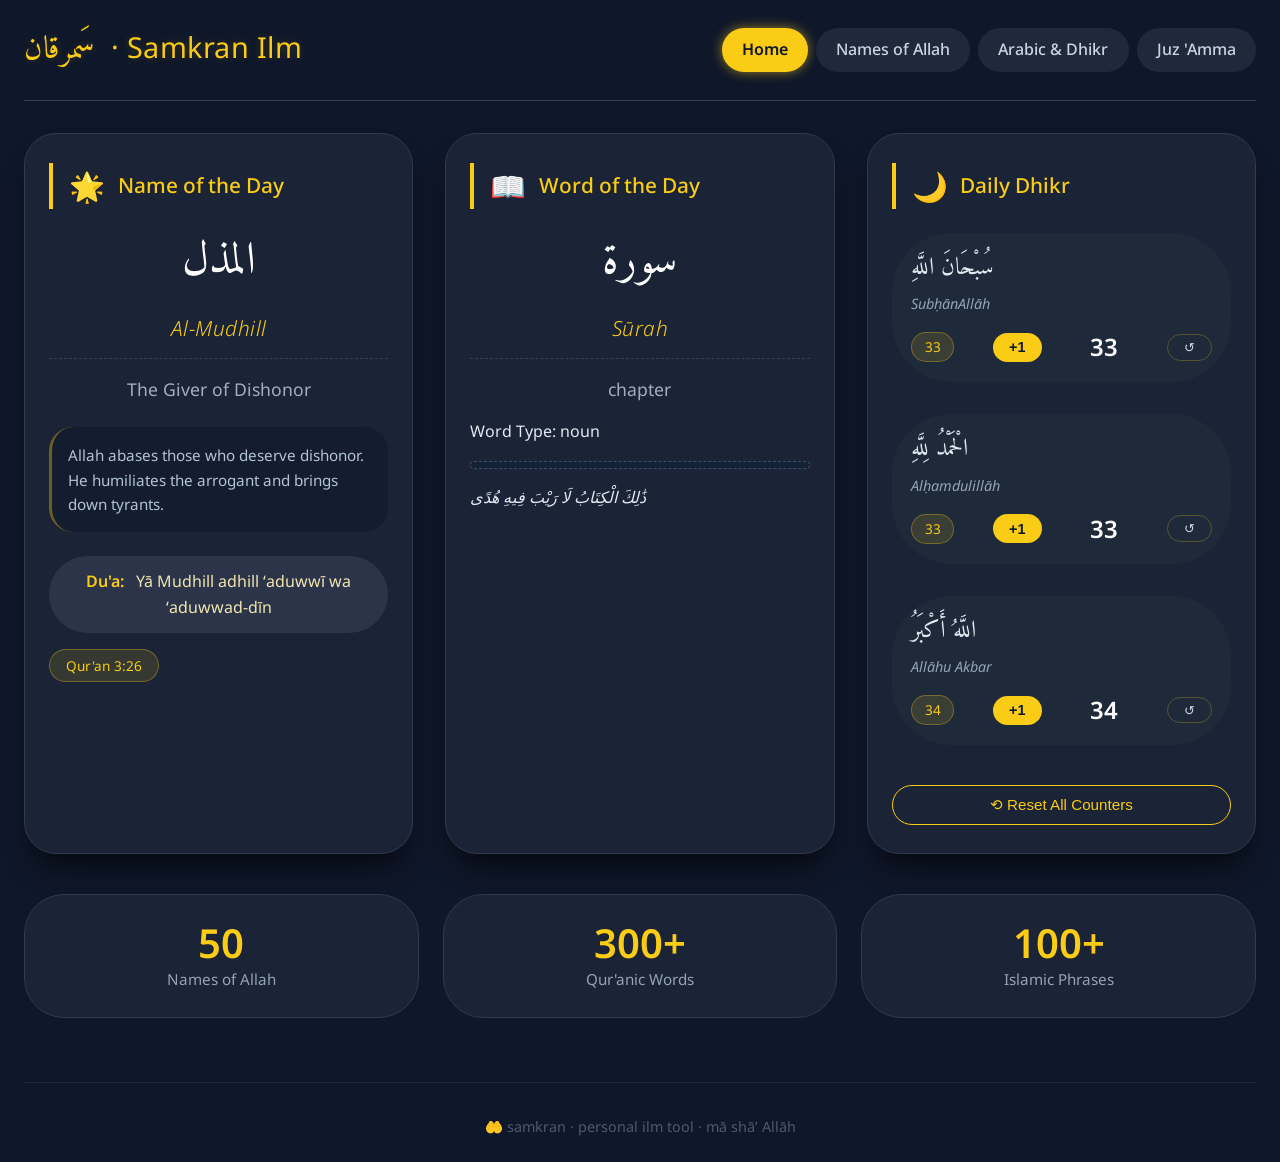
==== index.html @ 715481ab "Added Juz Amma tab and updated Swahili translations" ====
<!DOCTYPE html>
<html lang="en">
<head>
  <meta charset="UTF-8">
  <meta name="viewport" content="width=device-width, initial-scale=1.0">
  <title>Samkran Ilm · Home</title>
  <link rel="stylesheet" href="css/style.css">
  <link rel="preconnect" href="https://fonts.googleapis.com">
  <link rel="preconnect" href="https://fonts.gstatic.com" crossorigin>
  <link href="https://fonts.googleapis.com/css2?family=Amiri:wght@400;700&family=Noto+Sans:ital,wght@0,400;0,600;1,400&display=swap" rel="stylesheet">
</head>
<body>
  <div class="container">
    <header class="header">
      <div class="logo">
        <h1><span class="arabic-logo">سَمرقان</span> · Samkran Ilm</h1>
      </div>
      <nav class="nav">
        <a href="index.html" class="active">Home</a>
        <a href="names.html">Names of Allah</a>
        <a href="arabic.html">Arabic & Dhikr</a>
        <a href="juzAmma.html">Juz 'Amma</a>
      </nav>
    </header>

    <main>
      <div class="dashboard">
        <!-- Name of the Day Card -->
        <div class="card" id="nameOfDayCard">
          <div class="card-header">
            <span class="card-icon">🌟</span>
            <h2>Name of the Day</h2>
          </div>
          <div class="card-body">
            <div class="arabic-large" id="dailyNameArabic">الرحمن</div>
            <div class="transliteration" id="dailyNameTranslit">Ar-Raḥmān</div>
            <div class="meaning" id="dailyNameMeaning">The Most Gracious</div>
            <div class="reflection-box" id="dailyNameReflection">
              Allah's mercy encompasses all of creation.
            </div>
            <div class="dua-box" id="dailyNameDua">
              <span class="dua-label">Du'a:</span> Yā Raḥmān irḥamnī
            </div>
            <div class="evidence-badge" id="dailyNameEvidence">Qur'an 1:3</div>
          </div>
        </div>

        <!-- Arabic Word of the Day Card -->
        <div class="card" id="wordOfDayCard">
          <div class="card-header">
            <span class="card-icon">📖</span>
            <h2>Word of the Day</h2>
          </div>
          <div class="card-body">
            <div class="arabic-large" id="dailyWordArabic">هدى</div>
            <div class="transliteration" id="dailyWordTranslit">Hudā</div>
            <div class="meaning" id="dailyWordMeaning">guidance</div>
            <div class="root-box" id="dailyWordRoot">Root: هـ-د-ي (H-D-Y)</div>
            <div class="tajweed-note" id="dailyWordTajweed">ـ</div>
            <div class="example-box" id="dailyWordExample">
              <em>ذَٰلِكَ الْكِتَابُ لَا رَيْبَ فِيهِ هُدًى</em>
            </div>
          </div>
        </div>

        <!-- Daily Dhikr Card -->
        <div class="card">
          <div class="card-header">
            <span class="card-icon">🌙</span>
            <h2>Daily Dhikr</h2>
          </div>
          <div class="card-body">
            <div class="dhikr-item">
              <span class="dhikr-text">سُبْحَانَ اللَّهِ</span>
              <span class="dhikr-translit">SubḥānAllāh</span>
              <div class="counter-controls">
                <span class="badge" id="subhanTarget">33</span>
                <button class="counter-btn" id="subhanPlus">+1</button>
                <span class="counter-value" id="subhanValue">33</span>
                <button class="reset-btn" id="subhanReset">↺</button>
              </div>
            </div>
            
            <div class="dhikr-item">
              <span class="dhikr-text">الْحَمْدُ لِلَّهِ</span>
              <span class="dhikr-translit">Alḥamdulillāh</span>
              <div class="counter-controls">
                <span class="badge" id="hamdTarget">33</span>
                <button class="counter-btn" id="hamdPlus">+1</button>
                <span class="counter-value" id="hamdValue">33</span>
                <button class="reset-btn" id="hamdReset">↺</button>
              </div>
            </div>
            
            <div class="dhikr-item">
              <span class="dhikr-text">اللَّهُ أَكْبَرُ</span>
              <span class="dhikr-translit">Allāhu Akbar</span>
              <div class="counter-controls">
                <span class="badge" id="akbarTarget">34</span>
                <button class="counter-btn" id="akbarPlus">+1</button>
                <span class="counter-value" id="akbarValue">34</span>
                <button class="reset-btn" id="akbarReset">↺</button>
              </div>
            </div>
            
            <button class="btn-secondary" id="resetAllDhikr">⟲ Reset All Counters</button>
          </div>
        </div>
      </div>

      <!-- Quick Stats Row -->
      <div class="stats-row">
        <div class="stat-card">
          <span class="stat-value">50</span>
          <span class="stat-label">Names of Allah</span>
        </div>
        <div class="stat-card">
          <span class="stat-value">300+</span>
          <span class="stat-label">Qur'anic Words</span>
        </div>
        <div class="stat-card">
          <span class="stat-value">100+</span>
          <span class="stat-label">Islamic Phrases</span>
        </div>
      </div>
    </main>

    <footer class="footer">
      <p>🤲 samkran · personal ilm tool · mā shā’ Allāh</p>
    </footer>
  </div>

  <script src="js/namesData.js"></script>
  <script src="js/arabicData.js"></script>
  <script src="js/main.js"></script>
</body>
</html>
---- css/style.css ----
/* ===== SAMKRAN ILM · MAIN STYLESHEET ===== */
/* Dark navy · Gold accent · Academic transliteration */

* {
  margin: 0;
  padding: 0;
  box-sizing: border-box;
}

body {
  background-color: #0f172a; /* deep navy */
  color: #e2e8f0;
  font-family: 'Noto Sans', -apple-system, BlinkMacSystemFont, 'Segoe UI', sans-serif;
  line-height: 1.6;
  min-height: 100vh;
}

.container {
  max-width: 1400px;
  margin: 0 auto;
  padding: 1.5rem;
}

/* ===== HEADER & NAVIGATION ===== */
.header {
  display: flex;
  justify-content: space-between;
  align-items: center;
  flex-wrap: wrap;
  padding-bottom: 1.5rem;
  margin-bottom: 2rem;
  border-bottom: 1px solid #334155;
}

.logo h1 {
  font-size: 1.8rem;
  font-weight: 400;
  color: #facc15; /* gold */
  text-shadow: 0 0 8px rgba(250, 204, 21, 0.2);
  letter-spacing: 0.5px;
}

.arabic-logo {
  font-family: 'Amiri', serif;
  font-size: 2rem;
  margin-right: 0.5rem;
}

.nav {
  display: flex;
  gap: 0.5rem;
  flex-wrap: wrap;
}

.nav a {
  color: #cbd5e1;
  text-decoration: none;
  padding: 0.5rem 1.2rem;
  border-radius: 40px;
  background-color: #1e293b;
  border: 1px solid transparent;
  transition: all 0.2s ease;
  font-weight: 500;
}

.nav a:hover {
  border-color: #facc1540;
  color: #facc15;
  background-color: #2d3a4f;
}

.nav a.active {
  background-color: #facc15;
  color: #0f172a;
  font-weight: 600;
  box-shadow: 0 0 12px #facc1590;
}

/* ===== CARDS & GRIDS ===== */
.dashboard {
  display: grid;
  grid-template-columns: repeat(auto-fit, minmax(320px, 1fr));
  gap: 2rem;
  margin-bottom: 2.5rem;
}

.card {
  background: #1a2436;
  border-radius: 32px;
  padding: 1.8rem 1.5rem;
  border: 1px solid #2d3a4f;
  box-shadow: 0 20px 30px -10px rgba(0, 0, 0, 0.7);
  transition: transform 0.2s, border-color 0.2s;
}

.card:hover {
  border-color: #facc1550;
  transform: translateY(-4px);
}

.card-header {
  display: flex;
  align-items: center;
  gap: 0.8rem;
  margin-bottom: 1.5rem;
  border-left: 4px solid #facc15;
  padding-left: 1rem;
}

.card-header h2 {
  font-size: 1.3rem;
  font-weight: 500;
  color: #facc15;
}

.card-icon {
  font-size: 1.8rem;
}

.card-body {
  display: flex;
  flex-direction: column;
  gap: 1rem;
}

/* ===== TYPOGRAPHY ===== */
.arabic-large {
  font-family: 'Amiri', 'Traditional Arabic', serif;
  font-size: 2.8rem;
  color: #ffffff;
  line-height: 1.3;
  text-align: center;
  margin-bottom: 0.3rem;
}

.transliteration {
  font-size: 1.3rem;
  color: #facc15;
  font-style: italic;
  font-weight: 300;
  text-align: center;
  letter-spacing: 0.5px;
  border-bottom: 1px dashed #334155;
  padding-bottom: 0.8rem;
}

.meaning {
  font-size: 1.1rem;
  color: #a0afc0;
  text-align: center;
  font-weight: 400;
}

.reflection-box {
  background: #0f172a80;
  border-radius: 24px;
  padding: 1rem;
  font-size: 0.95rem;
  color: #b1c3d9;
  border-left: 3px solid #facc1560;
  margin: 0.5rem 0;
}

.dua-box {
  background: #2b3448;
  padding: 0.8rem 1rem;
  border-radius: 60px;
  font-size: 1rem;
  color: #f1e5b0;
  text-align: center;
}

.dua-label {
  color: #facc15;
  font-weight: 600;
  margin-right: 0.5rem;
}

.evidence-badge {
  background: #facc1520;
  color: #facc15;
  padding: 0.3rem 1rem;
  border-radius: 40px;
  font-size: 0.85rem;
  display: inline-block;
  align-self: flex-start;
  border: 1px solid #facc1550;
}

.badge {
  background: #facc1520;
  color: #facc15;
  padding: 0.2rem 0.8rem;
  border-radius: 30px;
  font-size: 0.85rem;
  border: 1px solid #facc1550;
  white-space: nowrap;
}

.badge.large {
  font-size: 1rem;
  padding: 0.4rem 1.2rem;
}

/* ===== COUNTERS ===== */
.dhikr-item {
  background: #1e2a3a;
  border-radius: 60px;
  padding: 1rem 1.2rem;
  margin-bottom: 1rem;
}

.dhikr-text {
  font-family: 'Amiri', serif;
  font-size: 1.5rem;
  display: block;
  margin-bottom: 0.3rem;
}

.dhikr-translit {
  font-size: 0.9rem;
  color: #94a3b8;
  font-style: italic;
  display: block;
  margin-bottom: 0.8rem;
}

.counter-controls {
  display: flex;
  align-items: center;
  justify-content: space-between;
  gap: 0.5rem;
}

.counter-btn {
  background: #facc15;
  border: none;
  color: #0f172a;
  font-weight: bold;
  padding: 0.4rem 1rem;
  border-radius: 30px;
  cursor: pointer;
  transition: 0.15s;
  font-size: 0.9rem;
}

.counter-btn:hover {
  background: #ffd966;
  transform: scale(1.02);
}

.counter-value {
  font-size: 1.5rem;
  font-weight: 600;
  color: white;
  min-width: 3rem;
  text-align: center;
}

.reset-btn {
  background: transparent;
  border: 1px solid #facc1540;
  color: #cbd5e1;
  padding: 0.3rem 1rem;
  border-radius: 30px;
  cursor: pointer;
  transition: 0.1s;
}

.reset-btn:hover {
  background: #facc1510;
  border-color: #facc15;
}

.btn-secondary {
  background: transparent;
  border: 1px solid #facc15;
  color: #facc15;
  padding: 0.6rem 1.5rem;
  border-radius: 40px;
  cursor: pointer;
  font-size: 0.95rem;
  margin-top: 0.5rem;
  width: 100%;
  transition: 0.15s;
}

.btn-secondary:hover {
  background: #facc1510;
}

/* ===== STATS ROW ===== */
.stats-row {
  display: grid;
  grid-template-columns: repeat(auto-fit, minmax(150px, 1fr));
  gap: 1.5rem;
  margin: 2rem 0;
}

.stat-card {
  background: #1a2436;
  border-radius: 40px;
  padding: 1.5rem;
  text-align: center;
  border: 1px solid #2d3a4f;
}

.stat-value {
  font-size: 2.5rem;
  font-weight: 600;
  color: #facc15;
  display: block;
  line-height: 1.2;
}

.stat-label {
  font-size: 0.95rem;
  color: #94a3b8;
}

/* ===== NAMES GRID ===== */
.names-grid {
  display: grid;
  grid-template-columns: repeat(auto-fill, minmax(280px, 1fr));
  gap: 1.8rem;
  margin: 2rem 0;
}

.name-card {
  background: #1a2436;
  border-radius: 32px;
  padding: 1.8rem 1.2rem;
  border: 1px solid #2d3a4f;
  cursor: pointer;
  transition: all 0.2s;
  display: flex;
  flex-direction: column;
  gap: 0.8rem;
}

.name-card:hover {
  border-color: #facc15;
  transform: translateY(-5px);
  box-shadow: 0 20px 25px -10px #000000cc;
}

.name-card .arabic-name {
  font-family: 'Amiri', serif;
  font-size: 2.2rem;
  color: white;
  text-align: center;
}

.name-card .transliteration {
  font-size: 1.1rem;
  border-bottom: none;
  padding-bottom: 0;
}

.name-card .meaning {
  font-size: 0.95rem;
}

/* ===== DETAIL VIEW ===== */
.hidden {
  display: none !important;
}

.btn-back {
  background: #1e2a3a;
  border: 1px solid #facc1540;
  color: white;
  padding: 0.6rem 1.8rem;
  border-radius: 40px;
  cursor: pointer;
  margin-bottom: 1.5rem;
  font-size: 1rem;
}

.btn-back:hover {
  background: #2a3a50;
  border-color: #facc15;
}

.detail-card {
  background: #1a2436;
  border-radius: 40px;
  padding: 2.5rem;
  border: 1px solid #2d3a4f;
}

.detail-header {
  text-align: center;
  margin-bottom: 2rem;
  border-bottom: 1px solid #334155;
  padding-bottom: 1.5rem;
}

.name-arabic-large {
  font-family: 'Amiri', serif;
  font-size: 4.5rem;
  color: #facc15;
  line-height: 1.3;
}

.name-translit-large {
  font-size: 2rem;
  color: #e2e8f0;
  font-style: italic;
}

.detail-row {
  display: flex;
  flex-wrap: wrap;
  border-bottom: 1px dashed #334155;
  padding: 1rem 0;
}

.detail-label {
  flex: 0 0 140px;
  color: #94a3b8;
  font-weight: 500;
}

.detail-value {
  flex: 1;
  color: white;
}

.personal-note-section {
  margin-top: 2rem;
  padding-top: 1rem;
}

.personal-note {
  width: 100%;
  background: #1e2a3a;
  border: 1px solid #3d4e66;
  border-radius: 28px;
  padding: 1.2rem;
  color: white;
  font-family: inherit;
  margin-top: 0.5rem;
  resize: vertical;
}

/* ===== WORDS GRID ===== */
.words-grid {
  display: grid;
  grid-template-columns: repeat(auto-fill, minmax(300px, 1fr));
  gap: 1.2rem;
  max-height: 600px;
  overflow-y: auto;
  padding-right: 0.5rem;
  margin: 1.5rem 0;
}

.word-card {
  background: #1b2538;
  border-radius: 24px;
  padding: 1.2rem;
  border: 1px solid #2e3b50;
  display: flex;
  flex-direction: column;
  gap: 0.5rem;
}

.word-arabic {
  font-family: 'Amiri', serif;
  font-size: 2rem;
  color: white;
}

.word-translit {
  color: #facc15;
  font-style: italic;
  font-size: 1rem;
}

.word-meaning {
  color: #a0afc0;
  font-size: 0.95rem;
}

.word-root {
  font-size: 0.85rem;
  color: #64748b;
  background: #0f172a;
  padding: 0.2rem 0.8rem;
  border-radius: 20px;
  display: inline-block;
  align-self: flex-start;
}

.tajweed-note {
  font-size: 0.8rem;
  background: #132237;
  padding: 0.2rem 1rem;
  border-radius: 30px;
  color: #aaccff;
  border: 1px dashed #3b4e6b;
  cursor: help;
}

/* ===== TABS ===== */
.tabs-container {
  display: flex;
  flex-wrap: wrap;
  gap: 0.5rem;
  margin: 2rem 0;
  background: #1a2436;
  padding: 0.8rem;
  border-radius: 60px;
  border: 1px solid #2d3a4f;
}

.tab-btn {
  background: transparent;
  border: none;
  color: #94a3b8;
  padding: 0.7rem 1.5rem;
  border-radius: 40px;
  cursor: pointer;
  font-size: 1rem;
  transition: all 0.2s;
  flex: 1;
  min-width: 120px;
}

.tab-btn:hover {
  background: #2d3a4f;
  color: white;
}

.tab-btn.active {
  background: #facc15;
  color: #0f172a;
  font-weight: 600;
}

.tab-content {
  display: block;
}

.tab-content.hidden {
  display: none;
}

/* ===== SEARCH BOX ===== */
.search-box {
  background: #1e2a3a;
  border: 1px solid #3d4e66;
  border-radius: 60px;
  padding: 0.8rem 1.5rem;
  color: white;
  font-size: 1rem;
  width: 100%;
  max-width: 400px;
  margin: 1rem 0;
}

.search-box:focus {
  outline: none;
  border-color: #facc15;
}

/* ===== PHRASES LIST ===== */
.phrases-list {
  max-height: 600px;
  overflow-y: auto;
  padding-right: 0.5rem;
}

.phrase-item {
  background: #1b2538;
  border-radius: 28px;
  padding: 1.2rem;
  margin-bottom: 0.8rem;
  border: 1px solid #2e3b50;
}

.phrase-arabic {
  font-family: 'Amiri', serif;
  font-size: 1.8rem;
  color: white;
  margin-right: 1rem;
}

.phrase-translit {
  color: #facc15;
  font-style: italic;
  font-size: 1rem;
}

.phrase-meaning {
  color: #a0afc0;
  margin: 0.5rem 0;
}

.phrase-usage {
  font-size: 0.85rem;
  color: #64748b;
  background: #0f172a;
  padding: 0.2rem 0.8rem;
  border-radius: 20px;
  display: inline-block;
}

/* ===== SLIDESHOW ===== */
.slideshow-container {
  background: #111e2e;
  border-radius: 48px;
  padding: 2.5rem 2rem;
  text-align: center;
  margin: 2rem 0;
  border: 1px solid #facc1520;
}

.slideshow-arabic {
  font-family: 'Amiri', serif;
  font-size: 3.5rem;
  color: #facc15;
  line-height: 1.4;
  margin-bottom: 0.5rem;
}

.slideshow-translit {
  font-size: 1.8rem;
  color: #e2e8f0;
  font-style: italic;
  margin-bottom: 1rem;
}

.slideshow-meaning {
  font-size: 1.3rem;
  color: #94a3b8;
  margin-bottom: 1.5rem;
}

.slideshow-count {
  background: #facc1520;
  color: #facc15;
  padding: 0.5rem 2rem;
  border-radius: 60px;
  display: inline-block;
  font-size: 1.2rem;
  border: 1px solid #facc1540;
  margin-bottom: 1.5rem;
}

.slideshow-nav {
  display: flex;
  justify-content: center;
  gap: 1rem;
  margin: 1.5rem 0;
}

.nav-btn {
  background: #1e2a3a;
  border: 1px solid #facc1540;
  color: white;
  padding: 0.6rem 2rem;
  border-radius: 40px;
  font-size: 1rem;
  cursor: pointer;
  transition: 0.1s;
}

.nav-btn:hover {
  background: #2a3a50;
  border-color: #facc15;
}

.timer-note {
  color: #64748b;
  font-size: 0.9rem;
}

.counter-card {
  background: #1a2436;
  border-radius: 40px;
  padding: 2rem;
  margin: 2rem 0;
  text-align: center;
  border: 1px solid #2d3a4f;
}

.current-dhikr {
  font-size: 2rem;
  color: #facc15;
  margin-bottom: 1rem;
}

.counter-large {
  display: flex;
  align-items: center;
  justify-content: center;
  gap: 2rem;
  margin: 1.5rem 0;
}

.counter-large-btn {
  background: #facc15;
  border: none;
  color: #0f172a;
  font-size: 2rem;
  width: 60px;
  height: 60px;
  border-radius: 50%;
  cursor: pointer;
  font-weight: bold;
}

.counter-large-value {
  font-size: 3rem;
  font-weight: 600;
  color: white;
  min-width: 80px;
}

.counter-presets {
  display: flex;
  gap: 1rem;
  justify-content: center;
}

.preset-btn {
  background: transparent;
  border: 1px solid #facc1540;
  color: #cbd5e1;
  padding: 0.5rem 1.5rem;
  border-radius: 30px;
  cursor: pointer;
}

.preset-btn:hover {
  border-color: #facc15;
  color: white;
}

/* ===== ROOTS & KHUTBAH ===== */
.roots-grid {
  display: grid;
  grid-template-columns: repeat(auto-fit, minmax(250px, 1fr));
  gap: 1.5rem;
  margin: 2rem 0;
}

.root-card {
  background: #1a2436;
  border-radius: 28px;
  padding: 1.5rem;
  border: 1px solid #2d3a4f;
}

.root-letters {
  font-family: 'Amiri', serif;
  font-size: 2.5rem;
  color: #facc15;
  margin-bottom: 0.5rem;
}

.root-meaning {
  color: white;
  font-weight: 500;
  margin-bottom: 1rem;
}

.root-words {
  list-style: none;
}

.root-words li {
  padding: 0.3rem 0;
  border-bottom: 1px dashed #334155;
  display: flex;
  justify-content: space-between;
}

.khutbah-grid {
  display: grid;
  grid-template-columns: repeat(auto-fill, minmax(200px, 1fr));
  gap: 1rem;
  margin: 1.5rem 0;
}

.khutbah-item {
  background: #1b2538;
  border-radius: 20px;
  padding: 1rem;
  text-align: center;
}

.khutbah-arabic {
  font-family: 'Amiri', serif;
  font-size: 1.8rem;
  color: white;
}

.khutbah-translit {
  color: #facc15;
  font-style: italic;
  font-size: 0.9rem;
}

.khutbah-meaning {
  color: #94a3b8;
  font-size: 0.85rem;
  margin-top: 0.3rem;
}

/* ===== FOOTER ===== */
.footer {
  margin-top: 4rem;
  text-align: center;
  color: #4b5b73;
  font-size: 0.9rem;
  border-top: 1px solid #1e2a3a;
  padding-top: 2rem;
}

/* ===== UTILITY CLASSES ===== */
.section-header {
  display: flex;
  justify-content: space-between;
  align-items: center;
  flex-wrap: wrap;
  margin: 1.5rem 0;
}

.section-header h2 {
  color: #facc15;
  font-weight: 500;
}

.info-box {
  background: #1a2436;
  border-radius: 28px;
  padding: 1.5rem;
  margin: 1.5rem 0;
  border-left: 4px solid #facc15;
}

/* ===== SCROLLBAR STYLING ===== */
::-webkit-scrollbar {
  width: 8px;
}

::-webkit-scrollbar-track {
  background: #1a2436;
  border-radius: 10px;
}

::-webkit-scrollbar-thumb {
  background: #3d4e66;
  border-radius: 10px;
}

::-webkit-scrollbar-thumb:hover {
  background: #facc1540;
}










/* ===== JUZ 'AMMA STYLES ===== */

.juz-content {
    min-height: 60vh;
    padding: 1rem 0;
}

/* Header Styles */
.juz-header {
    margin-bottom: 2rem;
}

.juz-header h2 {
    font-size: 2.2rem;
    color: #facc15;
    margin-bottom: 1rem;
    font-weight: 500;
}

.progress-summary {
    background: #1a2436;
    border-radius: 60px;
    padding: 1.5rem;
    margin-bottom: 2rem;
    border: 1px solid #2d3a4f;
}

.summary-stats {
    display: flex;
    justify-content: space-between;
    margin-bottom: 1rem;
    color: #e2e8f0;
}

.stat {
    font-size: 1.1rem;
}

.overall-progress-bar {
    height: 8px;
    background: #2d3a4f;
    border-radius: 10px;
    overflow: hidden;
}

.progress-fill {
    height: 100%;
    background: linear-gradient(90deg, #facc15, #4ade80);
    transition: width 0.3s ease;
}

/* Surah Grid */
.surah-grid {
    display: flex;
    flex-direction: column;
    gap: 1rem;
}

.surah-card {
    background: #1a2436;
    border-radius: 24px;
    padding: 1.2rem 1.5rem;
    border: 1px solid #2d3a4f;
    display: flex;
    align-items: center;
    gap: 1.5rem;
    position: relative;
    transition: all 0.2s ease;
    cursor: pointer;
}

.surah-card:hover {
    border-color: #facc15;
    transform: translateX(8px);
    box-shadow: 0 4px 12px rgba(250, 204, 21, 0.1);
}

.surah-card.memorized {
    border-left: 4px solid #4ade80;
}

.surah-number {
    font-size: 1.8rem;
    font-weight: 600;
    color: #facc15;
    opacity: 0.5;
    min-width: 50px;
    text-align: center;
}

.surah-info {
    flex: 1;
}

.surah-arabic {
    font-family: 'Amiri', serif;
    font-size: 1.8rem;
    color: white;
    line-height: 1.4;
}

.surah-english {
    font-size: 1.2rem;
    color: #e2e8f0;
    margin-bottom: 0.3rem;
}

.surah-ayahs {
    font-size: 0.9rem;
    color: #94a3b8;
}

.surah-progress {
    width: 100px;
    height: 4px;
    background: #2d3a4f;
    border-radius: 4px;
    overflow: hidden;
}

.surah-progress .progress-bar {
    height: 100%;
    background: #4ade80;
    transition: width 0.3s ease;
}

.memorized-badge {
    position: absolute;
    top: -8px;
    right: 20px;
    background: #4ade80;
    color: #0f172a;
    padding: 0.2rem 1rem;
    border-radius: 30px;
    font-size: 0.8rem;
    font-weight: 600;
}

.play-btn-small {
    background: #facc15;
    border: none;
    color: #0f172a;
    width: 40px;
    height: 40px;
    border-radius: 50%;
    font-size: 1.2rem;
    cursor: pointer;
    transition: all 0.2s;
    display: flex;
    align-items: center;
    justify-content: center;
}

.play-btn-small:hover {
    transform: scale(1.1);
    box-shadow: 0 0 20px #facc15;
}

/* Surah View */
.surah-view {
    animation: fadeIn 0.3s ease;
}

@keyframes fadeIn {
    from { opacity: 0; transform: translateY(10px); }
    to { opacity: 1; transform: translateY(0); }
}

.back-btn {
    background: #1e2a3a;
    border: 1px solid #facc1540;
    color: white;
    padding: 0.6rem 1.5rem;
    border-radius: 40px;
    cursor: pointer;
    margin-bottom: 2rem;
    font-size: 1rem;
    transition: all 0.2s;
}

.back-btn:hover {
    background: #2a3a50;
    border-color: #facc15;
}

.surah-header {
    text-align: center;
    margin-bottom: 2rem;
    padding: 2rem;
    background: #1a2436;
    border-radius: 40px;
    border: 1px solid #2d3a4f;
}

.surah-arabic-large {
    font-family: 'Amiri', serif;
    font-size: 3.5rem;
    color: #facc15;
    margin-bottom: 0.5rem;
}

.surah-english-large {
    font-size: 1.8rem;
    color: #e2e8f0;
    margin-bottom: 0.5rem;
}

.surah-meta {
    color: #94a3b8;
    font-size: 1rem;
}

/* Audio Player */
.audio-player {
    background: #1a2436;
    border-radius: 60px;
    padding: 1.5rem;
    margin-bottom: 2rem;
    border: 1px solid #2d3a4f;
}

.player-controls {
    display: flex;
    gap: 1rem;
    justify-content: center;
    flex-wrap: wrap;
    margin-bottom: 1rem;
}

.control-btn {
    background: #2d3a4f;
    border: none;
    color: white;
    padding: 0.6rem 1.5rem;
    border-radius: 40px;
    cursor: pointer;
    font-size: 1rem;
    transition: all 0.2s;
    min-width: 100px;
}

.control-btn:hover {
    background: #facc15;
    color: #0f172a;
}

.speed-control {
    display: flex;
    align-items: center;
    gap: 0.5rem;
}

.speed-control select {
    background: #2d3a4f;
    border: 1px solid #facc1540;
    color: white;
    padding: 0.5rem 1rem;
    border-radius: 30px;
    cursor: pointer;
}

.progress-container {
    position: relative;
    height: 10px;
    background: #2d3a4f;
    border-radius: 10px;
    overflow: hidden;
}

.progress-container .progress-bar {
    position: absolute;
    top: 0;
    left: 0;
    height: 100%;
    background: linear-gradient(90deg, #facc15, #4ade80);
    pointer-events: none;
}

.seek-slider {
    position: absolute;
    top: 0;
    left: 0;
    width: 100%;
    height: 100%;
    opacity: 0;
    cursor: pointer;
    z-index: 2;
}

.seek-slider:hover {
    opacity: 0.3;
}

/* View Controls */
.view-controls {
    display: flex;
    gap: 0.5rem;
    justify-content: center;
    margin-bottom: 2rem;
    flex-wrap: wrap;
}

.view-btn {
    background: transparent;
    border: 1px solid #2d3a4f;
    color: #94a3b8;
    padding: 0.6rem 1.2rem;
    border-radius: 40px;
    cursor: pointer;
    transition: all 0.2s;
    font-size: 0.95rem;
}

.view-btn:hover {
    border-color: #facc15;
    color: white;
}

.view-btn.active {
    background: #facc15;
    color: #0f172a;
    border-color: #facc15;
    font-weight: 600;
}

/* Ayah Container */
.ayah-container {
    background: #1a2436;
    border-radius: 40px;
    padding: 2rem;
    border: 1px solid #2d3a4f;
    max-height: 500px;
    overflow-y: auto;
}

.ayah {
    padding: 1rem;
    border-bottom: 1px solid #2d3a4f;
    transition: all 0.2s;
    font-size: 1.2rem;
    line-height: 1.8;
}

.ayah:last-child {
    border-bottom: none;
}

.ayah:hover {
    background: #2d3a4f;
}

.ayah.active-ayah {
    background: #facc1510;
    border-left: 4px solid #facc15;
}

.ayah-number {
    color: #facc15;
    font-weight: 600;
    margin-right: 1rem;
}

.ayah-arabic {
    font-family: 'Amiri', serif;
    font-size: 1.5rem;
    color: white;
}

.ayah-swahili {
    color: #e2e8f0;
    font-style: italic;
}

/* Memorization Mode */
.ayah-container.memorization-mode .ayah:not(.active-ayah) .ayah-arabic,
.ayah-container.memorization-mode .ayah:not(.active-ayah) .ayah-swahili,
.ayah-container.memorization-mode .ayah:not(.active-ayah) .ayah-translit {
    filter: blur(5px);
    user-select: none;
}

.ayah-container.memorization-mode .ayah.active-ayah {
    background: #facc1530;
}

/* Scrollbar */
.ayah-container::-webkit-scrollbar {
    width: 8px;
}

.ayah-container::-webkit-scrollbar-track {
    background: #1a2436;
    border-radius: 10px;
}

.ayah-container::-webkit-scrollbar-thumb {
    background: #3d4e66;
    border-radius: 10px;
}

.ayah-container::-webkit-scrollbar-thumb:hover {
    background: #facc1540;
}

/* Loading State */
.loading {
    text-align: center;
    padding: 3rem;
    color: #94a3b8;
    font-size: 1.2rem;
}

/* Error Message */
.error-message {
    text-align: center;
    padding: 2rem;
    background: #1a2436;
    border-radius: 40px;
    color: #ef4444;
    border: 1px solid #ef4444;
}

/* Responsive Design */
@media (max-width: 768px) {
    .surah-card {
        flex-wrap: wrap;
        padding: 1rem;
    }
    
    .surah-number {
        font-size: 1.5rem;
        min-width: 40px;
    }
    
    .surah-arabic {
        font-size: 1.5rem;
    }
    
    .surah-english {
        font-size: 1rem;
    }
    
    .surah-arabic-large {
        font-size: 2.5rem;
    }
    
    .surah-english-large {
        font-size: 1.4rem;
    }
    
    .player-controls {
        flex-direction: column;
        align-items: center;
    }
    
    .control-btn {
        width: 100%;
    }
}


/* ===== AYAH STYLES ===== */
.ayah {
    padding: 1rem;
    border-bottom: 1px solid #2d3a4f;
    cursor: pointer;
    transition: all 0.2s ease;
    font-size: 1.2rem;
    line-height: 2;
    border-radius: 8px;
    margin: 0.25rem 0;
}

.ayah:hover {
    background: #2d3a4f;
    transform: translateX(5px);
}

.ayah.active-ayah {
    background: rgba(250, 204, 21, 0.15);
    border-left: 4px solid #facc15;
    border-radius: 0 8px 8px 0;
}

.ayah-number {
    color: #facc15;
    font-weight: 600;
    margin-right: 1rem;
    min-width: 40px;
    display: inline-block;
    font-size: 1rem;
}

.ayah-arabic {
    font-family: 'Amiri', 'Traditional Arabic', serif;
    font-size: 1.8rem;
    color: white;
    line-height: 2.2;
    direction: rtl;
    display: inline-block;
    width: 100%;
    text-align: right;
}

.ayah-translit {
    color: #e2e8f0;
    font-style: italic;
    font-size: 1.2rem;
    line-height: 1.8;
}

.ayah-swahili {
    color: #94a3b8;
    font-size: 1.1rem;
    line-height: 1.8;
}

/* ===== MEMORIZATION MODE ===== */
.ayah-container.memorization-mode .ayah:not(.active-ayah) .ayah-arabic,
.ayah-container.memorization-mode .ayah:not(.active-ayah) .ayah-translit,
.ayah-container.memorization-mode .ayah:not(.active-ayah) .ayah-swahili {
    filter: blur(5px);
    user-select: none;
    opacity: 0.5;
}

.ayah-container.memorization-mode .ayah.active-ayah .ayah-arabic,
.ayah-container.memorization-mode .ayah.active-ayah .ayah-translit,
.ayah-container.memorization-mode .ayah.active-ayah .ayah-swahili {
    filter: none;
    opacity: 1;
    font-weight: bold;
}

/* ===== SURAH NAVIGATION ===== */
.surah-navigation {
    display: flex;
    justify-content: space-between;
    margin-top: 2rem;
    gap: 1rem;
    flex-wrap: wrap;
}

.surah-navigation .nav-btn {
    background: #1e2a3a;
    border: 1px solid #facc1540;
    color: white;
    padding: 0.8rem 1.5rem;
    border-radius: 40px;
    cursor: pointer;
    font-size: 1rem;
    transition: all 0.2s;
    flex: 1;
    min-width: 150px;
}

.surah-navigation .nav-btn:hover:not(:disabled) {
    background: #2a3a50;
    border-color: #facc15;
}

.surah-navigation .nav-btn:disabled {
    opacity: 0.3;
    cursor: not-allowed;
}

/* ===== VIEW BUTTONS ===== */
.view-controls {
    display: flex;
    gap: 0.5rem;
    justify-content: center;
    margin: 2rem 0;
    flex-wrap: wrap;
}

.view-btn {
    background: transparent;
    border: 1px solid #2d3a4f;
    color: #94a3b8;
    padding: 0.8rem 1.5rem;
    border-radius: 40px;
    cursor: pointer;
    transition: all 0.2s;
    font-size: 1rem;
    font-weight: 500;
}

.view-btn:hover {
    border-color: #facc15;
    color: white;
    background: #2d3a4f;
}

.view-btn.active {
    background: #facc15;
    color: #0f172a;
    border-color: #facc15;
    font-weight: 600;
}

/* ===== AUDIO PLAYER IMPROVEMENTS ===== */
.audio-player {
    background: #1a2436;
    border-radius: 60px;
    padding: 1.5rem 2rem;
    margin-bottom: 2rem;
    border: 1px solid #2d3a4f;
}

.player-controls {
    display: flex;
    gap: 1rem;
    justify-content: center;
    flex-wrap: wrap;
    margin-bottom: 1.5rem;
}

.control-btn {
    background: #2d3a4f;
    border: none;
    color: white;
    padding: 0.8rem 2rem;
    border-radius: 40px;
    cursor: pointer;
    font-size: 1.1rem;
    transition: all 0.2s;
    min-width: 120px;
    font-weight: 500;
}

.control-btn:hover {
    background: #facc15;
    color: #0f172a;
    transform: translateY(-2px);
    box-shadow: 0 5px 15px rgba(250, 204, 21, 0.3);
}

.speed-control {
    display: flex;
    align-items: center;
    gap: 0.8rem;
    background: #2d3a4f;
    padding: 0.5rem 1.5rem;
    border-radius: 40px;
}

.speed-control label {
    color: #94a3b8;
    font-weight: 500;
}

.speed-control select {
    background: #1a2436;
    border: 1px solid #facc1540;
    color: white;
    padding: 0.5rem 1rem;
    border-radius: 30px;
    cursor: pointer;
    font-size: 1rem;
}

.progress-container {
    position: relative;
    height: 10px;
    background: #2d3a4f;
    border-radius: 10px;
    overflow: visible;
}

.progress-container .progress-bar {
    position: absolute;
    top: 0;
    left: 0;
    height: 100%;
    background: linear-gradient(90deg, #facc15, #4ade80);
    border-radius: 10px;
    pointer-events: none;
}

.seek-slider {
    position: absolute;
    top: -5px;
    left: 0;
    width: 100%;
    height: 20px;
    opacity: 0;
    cursor: pointer;
    z-index: 2;
}

.seek-slider:hover {
    opacity: 0.3;
}

/* ===== RESPONSIVE DESIGN ===== */
@media (max-width: 768px) {
    .ayah-arabic {
        font-size: 1.4rem;
    }
    
    .ayah-translit,
    .ayah-swahili {
        font-size: 1rem;
    }
    
    .surah-navigation {
        flex-direction: column;
    }
    
    .surah-navigation .nav-btn {
        width: 100%;
    }
    
    .player-controls {
        flex-direction: column;
    }
    
    .control-btn {
        width: 100%;
    }
    
    .speed-control {
        justify-content: center;
    }
}
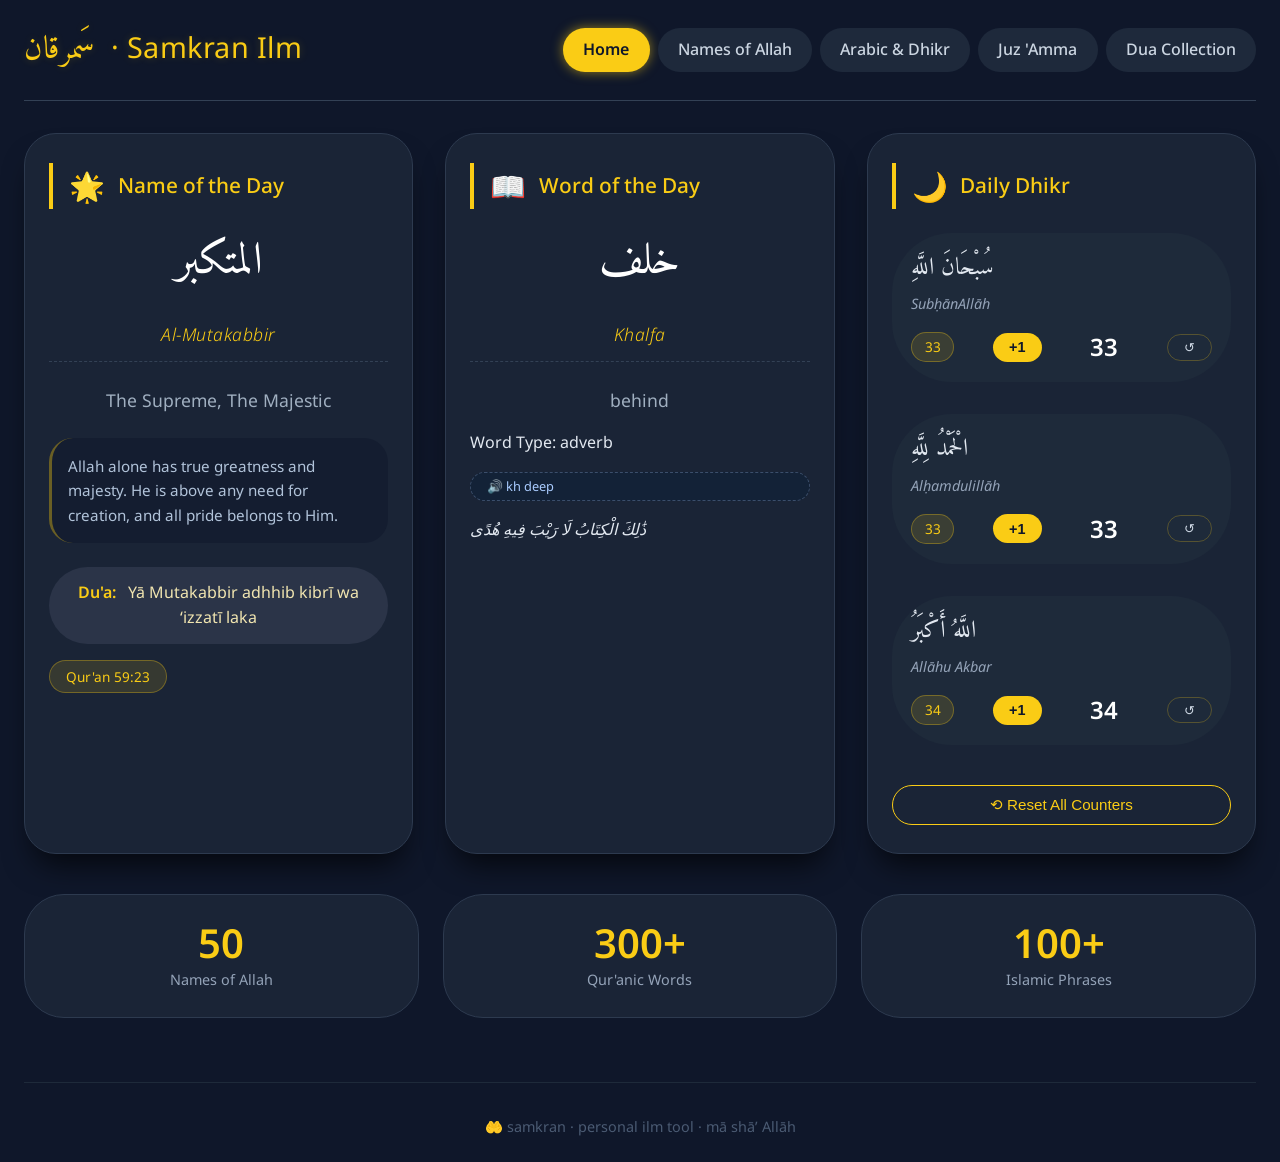
==== commit 354fbaaf: "Added Dua tab" ====
--- a/index.html
+++ b/index.html
@@ -20,6 +20,7 @@
         <a href="names.html">Names of Allah</a>
         <a href="arabic.html">Arabic & Dhikr</a>
         <a href="juzAmma.html">Juz 'Amma</a>
+        <a href="dua.html">Dua Collection</a>
       </nav>
     </header>
 
--- a/css/style.css
+++ b/css/style.css
@@ -1593,4 +1593,486 @@
     .speed-control {
         justify-content: center;
     }
+}
+
+
+
+
+
+
+
+
+
+
+
+
+
+
+
+/* ===== DUA TAB SPECIFIC STYLES ===== */
+/* Dark navy · Gold accent · Clean card design */
+
+.dua-container {
+    padding: 1rem 0;
+}
+
+/* Header Styles */
+.dua-header {
+    text-align: center;
+    margin-bottom: 2rem;
+    padding: 2rem;
+    background: linear-gradient(145deg, #1a2436, #0f1a2a);
+    border-radius: 60px;
+    border: 1px solid #2d3a4f;
+}
+
+.header-icon {
+    font-size: 4rem;
+    margin-bottom: 1rem;
+    animation: float 3s ease-in-out infinite;
+}
+
+@keyframes float {
+    0%, 100% { transform: translateY(0); }
+    50% { transform: translateY(-10px); }
+}
+
+.dua-header h2 {
+    font-size: 2.2rem;
+    color: #facc15;
+    margin-bottom: 0.5rem;
+    font-weight: 500;
+}
+
+.header-subtitle {
+    color: #94a3b8;
+    font-size: 1.1rem;
+}
+
+/* Stats Bar */
+.stats-bar {
+    display: grid;
+    grid-template-columns: repeat(auto-fit, minmax(120px, 1fr));
+    gap: 1rem;
+    margin-bottom: 2rem;
+    background: #1a2436;
+    border-radius: 60px;
+    padding: 1.5rem;
+    border: 1px solid #2d3a4f;
+}
+
+.stat-item {
+    text-align: center;
+    padding: 0.5rem;
+    border-right: 1px solid #2d3a4f;
+}
+
+.stat-item:last-child {
+    border-right: none;
+}
+
+.stat-number {
+    display: block;
+    font-size: 2rem;
+    font-weight: 600;
+    color: #facc15;
+    line-height: 1.2;
+}
+
+.stat-label {
+    font-size: 0.9rem;
+    color: #94a3b8;
+}
+
+/* Filter Bar */
+.filter-bar {
+    display: flex;
+    flex-wrap: wrap;
+    gap: 1rem;
+    margin-bottom: 1.5rem;
+    align-items: center;
+}
+
+.search-box-container {
+    flex: 1;
+    min-width: 280px;
+}
+
+.search-box {
+    width: 100%;
+    background: #1e2a3a;
+    border: 1px solid #3d4e66;
+    border-radius: 60px;
+    padding: 1rem 1.5rem;
+    color: white;
+    font-size: 1rem;
+    transition: all 0.2s;
+}
+
+.search-box:focus {
+    outline: none;
+    border-color: #facc15;
+    box-shadow: 0 0 0 3px rgba(250, 204, 21, 0.1);
+}
+
+.filter-buttons {
+    display: flex;
+    gap: 0.5rem;
+    flex-wrap: wrap;
+}
+
+.filter-btn {
+    background: #1e2a3a;
+    border: 1px solid #2d3a4f;
+    color: #94a3b8;
+    padding: 0.8rem 1.5rem;
+    border-radius: 40px;
+    cursor: pointer;
+    font-size: 0.95rem;
+    transition: all 0.2s;
+    font-weight: 500;
+}
+
+.filter-btn:hover {
+    border-color: #facc15;
+    color: white;
+    background: #2d3a4f;
+}
+
+.filter-btn.active {
+    background: #facc15;
+    color: #0f172a;
+    border-color: #facc15;
+    font-weight: 600;
+}
+
+/* Category Pills */
+.category-pills {
+    display: flex;
+    flex-wrap: wrap;
+    gap: 0.5rem;
+    margin-bottom: 1rem;
+    padding: 0.5rem 0;
+}
+
+.category-pill {
+    background: transparent;
+    border: 1px solid #2d3a4f;
+    color: #94a3b8;
+    padding: 0.5rem 1.2rem;
+    border-radius: 30px;
+    cursor: pointer;
+    font-size: 0.9rem;
+    transition: all 0.2s;
+}
+
+.category-pill:hover {
+    border-color: #facc15;
+    color: white;
+}
+
+.category-pill.active {
+    background: #facc15;
+    color: #0f172a;
+    border-color: #facc15;
+    font-weight: 500;
+}
+
+/* Prophet Strip */
+.prophet-strip {
+    background: #1a2436;
+    border-radius: 60px;
+    padding: 1rem 1.5rem;
+    margin-bottom: 2rem;
+    border: 1px solid #2d3a4f;
+    display: flex;
+    align-items: center;
+    gap: 1rem;
+    flex-wrap: wrap;
+}
+
+.prophet-label {
+    color: #facc15;
+    font-weight: 600;
+    font-size: 1rem;
+}
+
+.prophet-pills {
+    display: flex;
+    flex-wrap: wrap;
+    gap: 0.5rem;
+    flex: 1;
+}
+
+.prophet-pill {
+    background: transparent;
+    border: 1px solid #2d3a4f;
+    color: #94a3b8;
+    padding: 0.4rem 1rem;
+    border-radius: 30px;
+    cursor: pointer;
+    font-size: 0.85rem;
+    transition: all 0.2s;
+    white-space: nowrap;
+}
+
+.prophet-pill:hover {
+    border-color: #facc15;
+    color: white;
+    background: #2d3a4f;
+}
+
+.prophet-pill.active {
+    background: #facc15;
+    color: #0f172a;
+    border-color: #facc15;
+    font-weight: 600;
+}
+
+/* Duas Grid */
+.duas-grid {
+    display: grid;
+    grid-template-columns: repeat(auto-fill, minmax(350px, 1fr));
+    gap: 1.5rem;
+    margin: 2rem 0;
+    min-height: 400px;
+}
+
+/* Dua Card */
+.dua-card {
+    background: #1a2436;
+    border-radius: 32px;
+    padding: 1.8rem;
+    border: 1px solid #2d3a4f;
+    transition: all 0.3s ease;
+    position: relative;
+    animation: fadeIn 0.5s ease;
+}
+
+@keyframes fadeIn {
+    from { opacity: 0; transform: translateY(10px); }
+    to { opacity: 1; transform: translateY(0); }
+}
+
+.dua-card:hover {
+    border-color: #facc15;
+    transform: translateY(-5px);
+    box-shadow: 0 20px 25px -10px rgba(0, 0, 0, 0.7);
+}
+
+.card-badges {
+    display: flex;
+    justify-content: space-between;
+    align-items: center;
+    margin-bottom: 1rem;
+    flex-wrap: wrap;
+    gap: 0.5rem;
+}
+
+.source-badge {
+    background: #facc1520;
+    color: #facc15;
+    padding: 0.3rem 1rem;
+    border-radius: 30px;
+    font-size: 0.8rem;
+    font-weight: 500;
+    border: 1px solid #facc1540;
+}
+
+.source-badge.quran {
+    background: #4ade8020;
+    color: #4ade80;
+    border-color: #4ade8040;
+}
+
+.source-badge.hadith {
+    background: #60a5fa20;
+    color: #60a5fa;
+    border-color: #60a5fa40;
+}
+
+.category-badge {
+    background: #2d3a4f;
+    color: #e2e8f0;
+    padding: 0.3rem 1rem;
+    border-radius: 30px;
+    font-size: 0.8rem;
+}
+
+.favorite-btn {
+    background: transparent;
+    border: none;
+    color: #64748b;
+    font-size: 1.5rem;
+    cursor: pointer;
+    transition: all 0.2s;
+    padding: 0.2rem 0.5rem;
+    line-height: 1;
+}
+
+.favorite-btn:hover {
+    transform: scale(1.2);
+    color: #f43f5e;
+}
+
+.favorite-btn.active {
+    color: #f43f5e;
+    text-shadow: 0 0 10px #f43f5e80;
+}
+
+.prophet-name {
+    color: #94a3b8;
+    font-size: 0.95rem;
+    margin-bottom: 0.8rem;
+    padding-bottom: 0.5rem;
+    border-bottom: 1px dashed #2d3a4f;
+}
+
+.arabic-text {
+    font-family: 'Amiri', serif;
+    font-size: 2rem;
+    color: white;
+    text-align: center;
+    margin: 1rem 0;
+    line-height: 1.6;
+    direction: rtl;
+}
+
+.transliteration {
+    font-style: italic;
+    color: #facc15;
+    font-size: 1.1rem;
+    text-align: center;
+    margin: 0.5rem 0;
+}
+
+.swahili-text {
+    color: #a0afc0;
+    font-size: 1rem;
+    text-align: center;
+    margin: 0.5rem 0;
+    padding: 0.8rem;
+    background: #0f172a80;
+    border-radius: 24px;
+    border-left: 3px solid #facc1560;
+}
+
+.reference {
+    color: #64748b;
+    font-size: 0.9rem;
+    text-align: right;
+    margin-top: 1rem;
+    padding-top: 0.8rem;
+    border-top: 1px solid #2d3a4f;
+}
+
+/* No Results */
+.no-results {
+    text-align: center;
+    padding: 4rem;
+    background: #1a2436;
+    border-radius: 60px;
+    border: 1px solid #2d3a4f;
+}
+
+.no-results-icon {
+    font-size: 4rem;
+    margin-bottom: 1rem;
+    opacity: 0.5;
+}
+
+.no-results h3 {
+    color: #94a3b8;
+    font-size: 1.5rem;
+    margin-bottom: 0.5rem;
+}
+
+.no-results p {
+    color: #64748b;
+}
+
+/* Loading Spinner */
+.loading-spinner {
+    text-align: center;
+    padding: 4rem;
+}
+
+.spinner {
+    width: 50px;
+    height: 50px;
+    border: 3px solid #2d3a4f;
+    border-top-color: #facc15;
+    border-radius: 50%;
+    animation: spin 1s linear infinite;
+    margin: 0 auto 1rem;
+}
+
+@keyframes spin {
+    to { transform: rotate(360deg); }
+}
+
+/* Hidden Class */
+.hidden {
+    display: none !important;
+}
+
+/* Responsive Design */
+@media (max-width: 768px) {
+    .dua-header h2 {
+        font-size: 1.8rem;
+    }
+    
+    .header-icon {
+        font-size: 3rem;
+    }
+    
+    .stats-bar {
+        grid-template-columns: repeat(2, 1fr);
+    }
+    
+    .stat-item {
+        border-right: none;
+        border-bottom: 1px solid #2d3a4f;
+    }
+    
+    .stat-item:nth-child(even) {
+        border-right: none;
+    }
+    
+    .prophet-strip {
+        flex-direction: column;
+        align-items: flex-start;
+    }
+    
+    .prophet-pills {
+        width: 100%;
+        overflow-x: auto;
+        padding-bottom: 0.5rem;
+        -webkit-overflow-scrolling: touch;
+    }
+    
+    .prophet-pill {
+        white-space: nowrap;
+    }
+    
+    .duas-grid {
+        grid-template-columns: 1fr;
+    }
+    
+    .arabic-text {
+        font-size: 1.6rem;
+    }
+}
+
+/* Print Styles */
+@media print {
+    .header, .nav, .filter-bar, .category-pills, 
+    .prophet-strip, .footer, .favorite-btn {
+        display: none;
+    }
+    
+    .dua-card {
+        break-inside: avoid;
+        border: 1px solid #000;
+    }
 }
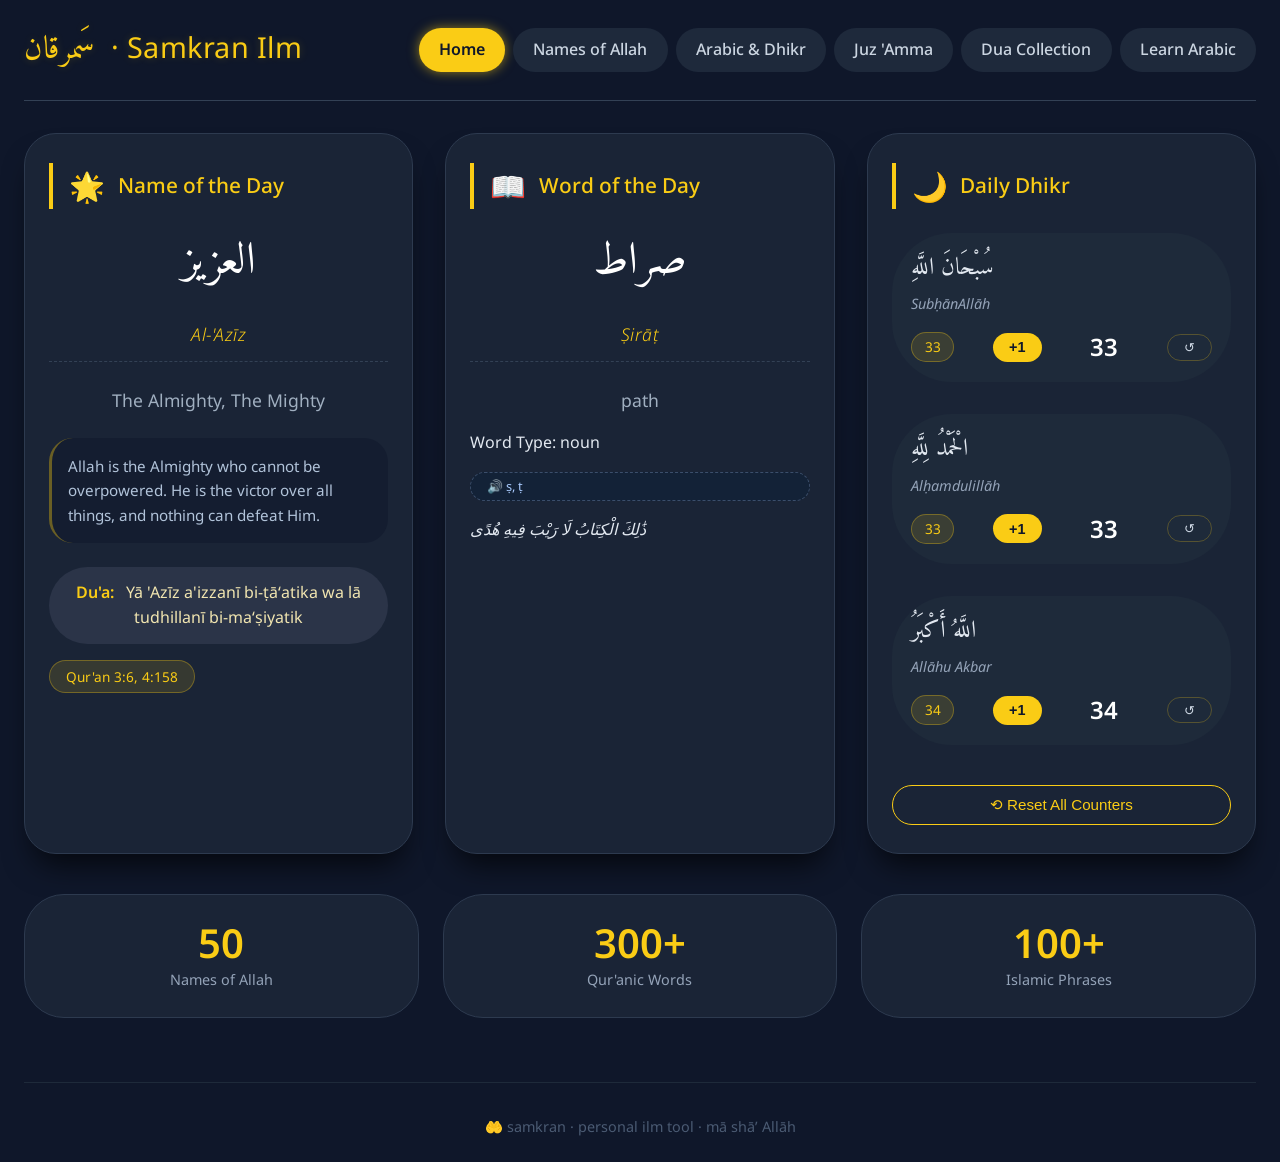
==== commit 175272b4: "Added edu tab and updated all files" ====
--- a/index.html
+++ b/index.html
@@ -21,6 +21,7 @@
         <a href="arabic.html">Arabic & Dhikr</a>
         <a href="juzAmma.html">Juz 'Amma</a>
         <a href="dua.html">Dua Collection</a>
+        <a href="edu.html">Learn Arabic</a>
       </nav>
     </header>
 
--- a/css/style.css
+++ b/css/style.css
@@ -2075,4 +2075,472 @@
         break-inside: avoid;
         border: 1px solid #000;
     }
+}
+
+
+
+
+/* ===== EDU TAB STYLES ===== */
+.edu-container {
+    background: #0f172a;
+    border-radius: 32px;
+    padding: 2rem;
+    border: 1px solid #2d3a4f;
+}
+
+.edu-header {
+    text-align: center;
+    margin-bottom: 2rem;
+}
+
+.edu-header h2 {
+    font-size: 2.2rem;
+    color: #facc15;
+    margin-bottom: 0.5rem;
+}
+
+.edu-subtitle {
+    color: #94a3b8;
+    font-size: 1.1rem;
+}
+
+.edu-subtabs {
+    display: flex;
+    gap: 0.5rem;
+    justify-content: center;
+    margin-bottom: 2rem;
+    flex-wrap: wrap;
+}
+
+.edu-subtab {
+    background: #1e2a3a;
+    border: 1px solid #2d3a4f;
+    color: #cbd5e1;
+    padding: 0.8rem 1.8rem;
+    border-radius: 40px;
+    cursor: pointer;
+    font-size: 1rem;
+    transition: all 0.2s;
+}
+
+.edu-subtab:hover {
+    border-color: #facc15;
+    color: white;
+}
+
+.edu-subtab.active {
+    background: #facc15;
+    color: #0f172a;
+    border-color: #facc15;
+    font-weight: 600;
+}
+
+.edu-section {
+    display: none;
+    animation: fadeIn 0.3s ease;
+}
+
+.edu-section.active {
+    display: block;
+}
+
+@keyframes fadeIn {
+    from { opacity: 0; transform: translateY(10px); }
+    to { opacity: 1; transform: translateY(0); }
+}
+
+/* Letters Grid */
+.letters-grid {
+    display: grid;
+    grid-template-columns: repeat(auto-fill, minmax(150px, 1fr));
+    gap: 1rem;
+    margin: 1.5rem 0;
+}
+
+.letter-card {
+    background: #1a2436;
+    border-radius: 20px;
+    padding: 1.5rem 1rem;
+    text-align: center;
+    border: 1px solid #2d3a4f;
+    transition: all 0.2s;
+    cursor: pointer;
+}
+
+.letter-card:hover {
+    border-color: #facc15;
+    transform: translateY(-3px);
+    box-shadow: 0 10px 20px rgba(0,0,0,0.3);
+}
+
+.letter-arabic {
+    font-family: 'Amiri', serif;
+    font-size: 3.5rem;
+    color: #facc15;
+    line-height: 1.2;
+}
+
+.letter-name {
+    font-size: 1.3rem;
+    color: white;
+    margin: 0.5rem 0;
+}
+
+.letter-sound {
+    color: #94a3b8;
+    font-size: 1rem;
+    margin-bottom: 0.5rem;
+}
+
+.letter-example {
+    font-size: 0.9rem;
+    color: #64748b;
+    border-top: 1px dashed #2d3a4f;
+    padding-top: 0.5rem;
+}
+
+/* Phrases Grid */
+.phrases-grid {
+    display: grid;
+    grid-template-columns: repeat(auto-fill, minmax(300px, 1fr));
+    gap: 1rem;
+    margin: 1.5rem 0;
+    max-height: 600px;
+    overflow-y: auto;
+    padding-right: 0.5rem;
+}
+
+.phrase-card {
+    background: #1a2436;
+    border-radius: 20px;
+    padding: 1.2rem;
+    border: 1px solid #2d3a4f;
+    transition: all 0.2s;
+}
+
+.phrase-card:hover {
+    border-color: #facc15;
+}
+
+.phrase-arabic {
+    font-family: 'Amiri', serif;
+    font-size: 1.8rem;
+    color: #facc15;
+    margin-bottom: 0.5rem;
+    direction: rtl;
+}
+
+.phrase-translit {
+    color: #e2e8f0;
+    font-style: italic;
+    font-size: 1rem;
+    margin-bottom: 0.3rem;
+}
+
+.phrase-meaning {
+    color: #94a3b8;
+    font-size: 0.95rem;
+}
+
+/* Vocabulary Grid */
+.vocabulary-grid {
+    display: grid;
+    grid-template-columns: repeat(auto-fill, minmax(250px, 1fr));
+    gap: 1rem;
+    margin: 1.5rem 0;
+    max-height: 600px;
+    overflow-y: auto;
+    padding-right: 0.5rem;
+}
+
+.vocab-card {
+    background: #1a2436;
+    border-radius: 16px;
+    padding: 1rem;
+    border: 1px solid #2d3a4f;
+    display: flex;
+    justify-content: space-between;
+    align-items: center;
+    transition: all 0.2s;
+}
+
+.vocab-card:hover {
+    border-color: #facc15;
+    transform: translateX(5px);
+}
+
+.vocab-right {
+    text-align: right;
+}
+
+.vocab-arabic {
+    font-family: 'Amiri', serif;
+    font-size: 1.8rem;
+    color: #facc15;
+}
+
+.vocab-translit {
+    color: #e2e8f0;
+    font-size: 0.95rem;
+    font-style: italic;
+}
+
+.vocab-meaning {
+    color: #94a3b8;
+    font-size: 1rem;
+}
+
+.vocab-category {
+    font-size: 0.8rem;
+    background: #2d3a4f;
+    color: #cbd5e1;
+    padding: 0.2rem 0.8rem;
+    border-radius: 20px;
+    margin-left: 0.5rem;
+}
+
+/* Category Filters */
+.category-filters {
+    display: flex;
+    gap: 0.5rem;
+    flex-wrap: wrap;
+    margin: 1rem 0;
+}
+
+.category-btn {
+    background: transparent;
+    border: 1px solid #2d3a4f;
+    color: #94a3b8;
+    padding: 0.5rem 1.2rem;
+    border-radius: 30px;
+    cursor: pointer;
+    transition: all 0.2s;
+    font-size: 0.95rem;
+}
+
+.category-btn:hover {
+    border-color: #facc15;
+    color: white;
+}
+
+.category-btn.active {
+    background: #facc15;
+    color: #0f172a;
+    border-color: #facc15;
+    font-weight: 600;
+}
+
+/* Quiz Section */
+.quiz-controls {
+    display: flex;
+    gap: 1rem;
+    justify-content: center;
+    margin: 1.5rem 0;
+    flex-wrap: wrap;
+}
+
+.quiz-btn {
+    background: #facc15;
+    border: none;
+    color: #0f172a;
+    padding: 0.8rem 2rem;
+    border-radius: 40px;
+    cursor: pointer;
+    font-size: 1rem;
+    font-weight: 600;
+    transition: all 0.2s;
+}
+
+.quiz-btn:hover {
+    background: #ffd966;
+    transform: translateY(-2px);
+    box-shadow: 0 5px 15px rgba(250, 204, 21, 0.3);
+}
+
+.quiz-select {
+    background: #1e2a3a;
+    border: 1px solid #2d3a4f;
+    color: white;
+    padding: 0.8rem 1.5rem;
+    border-radius: 40px;
+    cursor: pointer;
+    font-size: 1rem;
+    min-width: 200px;
+}
+
+.quiz-container {
+    max-width: 600px;
+    margin: 2rem auto;
+}
+
+.quiz-card {
+    background: #1a2436;
+    border-radius: 32px;
+    padding: 2rem;
+    border: 1px solid #2d3a4f;
+    text-align: center;
+}
+
+.quiz-question {
+    font-size: 1.5rem;
+    color: white;
+    margin-bottom: 2rem;
+    line-height: 1.6;
+}
+
+.quiz-question.arabic {
+    font-family: 'Amiri', serif;
+    font-size: 2rem;
+    direction: rtl;
+}
+
+.quiz-options {
+    display: grid;
+    grid-template-columns: repeat(2, 1fr);
+    gap: 1rem;
+    margin: 1.5rem 0;
+}
+
+.quiz-option {
+    background: #2d3a4f;
+    border: none;
+    color: white;
+    padding: 1rem;
+    border-radius: 16px;
+    cursor: pointer;
+    font-size: 1.1rem;
+    transition: all 0.2s;
+}
+
+.quiz-option:hover {
+    background: #3d4e66;
+    transform: scale(1.02);
+}
+
+.quiz-option.correct {
+    background: #4ade80;
+    color: #0f172a;
+}
+
+.quiz-option.wrong {
+    background: #ef4444;
+    color: white;
+}
+
+.quiz-input {
+    display: flex;
+    gap: 0.5rem;
+    margin: 1.5rem 0;
+}
+
+.quiz-input input {
+    flex: 1;
+    background: #2d3a4f;
+    border: 1px solid #3d4e66;
+    color: white;
+    padding: 1rem;
+    border-radius: 16px;
+    font-size: 1rem;
+}
+
+.quiz-input button {
+    background: #facc15;
+    border: none;
+    color: #0f172a;
+    padding: 0 2rem;
+    border-radius: 16px;
+    cursor: pointer;
+    font-weight: 600;
+}
+
+.quiz-result {
+    font-size: 1.3rem;
+    margin: 1rem 0;
+    font-weight: 600;
+}
+
+.quiz-result.correct {
+    color: #4ade80;
+}
+
+.quiz-result.wrong {
+    color: #ef4444;
+}
+
+.quiz-feedback {
+    color: #94a3b8;
+    font-size: 1rem;
+    margin-top: 1rem;
+}
+
+/* Search Box */
+.search-box {
+    background: #1e2a3a;
+    border: 1px solid #3d4e66;
+    color: white;
+    padding: 0.8rem 1.5rem;
+    border-radius: 40px;
+    width: 100%;
+    max-width: 400px;
+    margin: 1rem 0;
+    font-size: 1rem;
+}
+
+.search-box:focus {
+    outline: none;
+    border-color: #facc15;
+}
+
+/* Scrollbar */
+.phrases-grid::-webkit-scrollbar,
+.vocabulary-grid::-webkit-scrollbar {
+    width: 8px;
+}
+
+.phrases-grid::-webkit-scrollbar-track,
+.vocabulary-grid::-webkit-scrollbar-track {
+    background: #1a2436;
+    border-radius: 10px;
+}
+
+.phrases-grid::-webkit-scrollbar-thumb,
+.vocabulary-grid::-webkit-scrollbar-thumb {
+    background: #3d4e66;
+    border-radius: 10px;
+}
+
+.phrases-grid::-webkit-scrollbar-thumb:hover,
+.vocabulary-grid::-webkit-scrollbar-thumb:hover {
+    background: #facc1540;
+}
+
+/* Loading Message */
+.loading-message {
+    text-align: center;
+    padding: 3rem;
+    color: #94a3b8;
+    font-size: 1.2rem;
+}
+
+/* Responsive */
+@media (max-width: 768px) {
+    .letters-grid {
+        grid-template-columns: repeat(3, 1fr);
+    }
+    
+    .letter-arabic {
+        font-size: 2.5rem;
+    }
+    
+    .quiz-options {
+        grid-template-columns: 1fr;
+    }
+    
+    .quiz-controls {
+        flex-direction: column;
+    }
+    
+    .quiz-btn, .quiz-select {
+        width: 100%;
+    }
 }
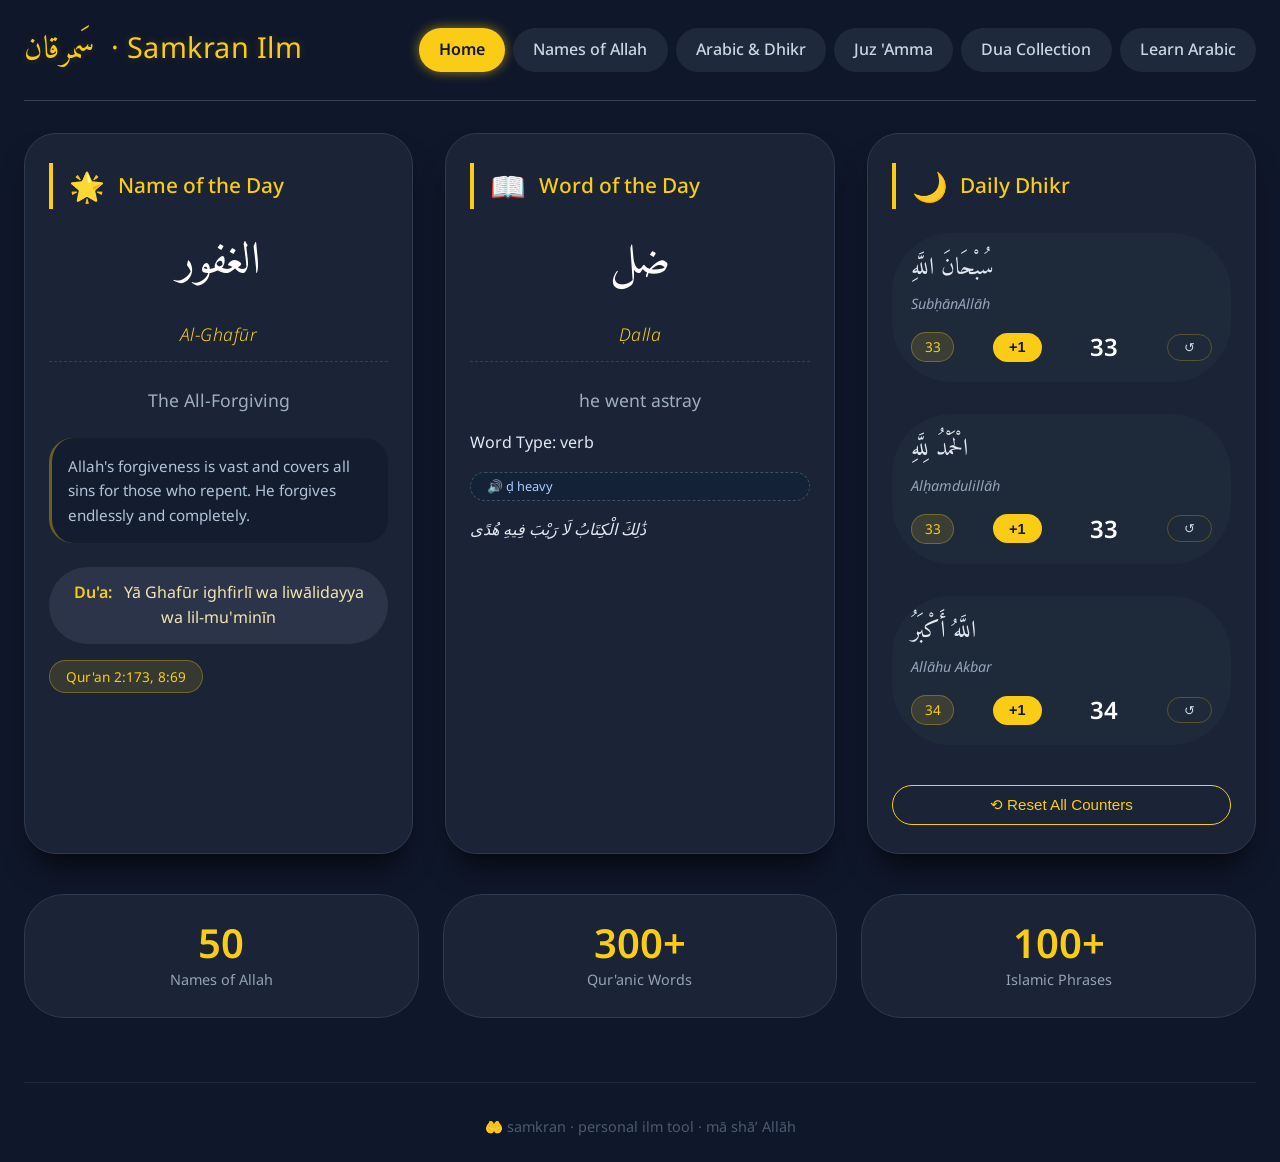
==== commit 234b7cb5: "PWA update" ====
--- a/index.html
+++ b/index.html
@@ -8,6 +8,21 @@
   <link rel="preconnect" href="https://fonts.googleapis.com">
   <link rel="preconnect" href="https://fonts.gstatic.com" crossorigin>
   <link href="https://fonts.googleapis.com/css2?family=Amiri:wght@400;700&family=Noto+Sans:ital,wght@0,400;0,600;1,400&display=swap" rel="stylesheet">
+
+  <!-- PWA Manifest and Theme -->
+<link rel="manifest" href="manifest.json">
+<meta name="theme-color" content="#facc15">
+<meta name="apple-mobile-web-app-capable" content="yes">
+<meta name="apple-mobile-web-app-status-bar-style" content="black-translucent">
+<meta name="apple-mobile-web-app-title" content="Samkran Ilm">
+<link rel="apple-touch-icon" href="icons/icon-192.png">
+<link rel="mask-icon" href="icons/icon-512.svg" color="#facc15">
+
+<!-- PWA Install Button - Add this in your header or sidebar -->
+<button id="installBtn" class="install-btn" style="display: none;">
+  <span class="install-icon">📲</span>
+  <span class="install-text">Install App</span>
+</button>
 </head>
 <body>
   <div class="container">
--- a/css/style.css
+++ b/css/style.css
@@ -2543,4 +2543,135 @@
     .quiz-btn, .quiz-select {
         width: 100%;
     }
+}
+
+
+
+/* ===== PWA INSTALL BUTTON STYLES ===== */
+.install-btn {
+  background: linear-gradient(135deg, #facc15 0%, #fbbf24 100%);
+  color: #0f172a;
+  border: none;
+  padding: 0.8rem 1.5rem;
+  border-radius: 50px;
+  font-size: 1rem;
+  font-weight: 600;
+  cursor: pointer;
+  display: flex;
+  align-items: center;
+  gap: 0.5rem;
+  box-shadow: 0 4px 15px rgba(250, 204, 21, 0.3);
+  transition: all 0.3s ease;
+  margin: 1rem auto;
+}
+
+.install-btn:hover {
+  transform: translateY(-2px);
+  box-shadow: 0 6px 20px rgba(250, 204, 21, 0.5);
+}
+
+.install-btn .install-icon {
+  font-size: 1.2rem;
+}
+
+/* Offline indicator */
+.offline-indicator {
+  position: fixed;
+  bottom: 20px;
+  right: 20px;
+  background: #ef4444;
+  color: white;
+  padding: 0.5rem 1rem;
+  border-radius: 30px;
+  font-size: 0.9rem;
+  display: none;
+  z-index: 1000;
+  box-shadow: 0 4px 10px rgba(0,0,0,0.3);
+}
+
+.offline-indicator.show {
+  display: block;
+  animation: slideIn 0.3s ease;
+}
+
+@keyframes slideIn {
+  from {
+    transform: translateX(100%);
+    opacity: 0;
+  }
+  to {
+    transform: translateX(0);
+    opacity: 1;
+  }
+}
+
+/* App update notification */
+.update-notification {
+  position: fixed;
+  bottom: 20px;
+  left: 20px;
+  right: 20px;
+  max-width: 400px;
+  margin: 0 auto;
+  background: #1a2436;
+  border: 1px solid #facc15;
+  border-radius: 16px;
+  padding: 1rem;
+  display: none;
+  z-index: 1000;
+  box-shadow: 0 10px 30px rgba(0,0,0,0.5);
+}
+
+.update-notification.show {
+  display: block;
+  animation: fadeInUp 0.3s ease;
+}
+
+.update-content {
+  display: flex;
+  align-items: center;
+  gap: 1rem;
+}
+
+.update-icon {
+  font-size: 2rem;
+}
+
+.update-text {
+  flex: 1;
+}
+
+.update-text h4 {
+  color: #facc15;
+  margin-bottom: 0.25rem;
+}
+
+.update-text p {
+  color: #94a3b8;
+  font-size: 0.9rem;
+}
+
+.update-btn {
+  background: #facc15;
+  border: none;
+  color: #0f172a;
+  padding: 0.5rem 1rem;
+  border-radius: 30px;
+  font-weight: 600;
+  cursor: pointer;
+}
+
+.update-btn:hover {
+  background: #ffd966;
+}
+
+@keyframes fadeInUp {
+  from {
+    opacity: 0;
+    transform: translateY(20px);
+  }
+  to {
+    opacity: 1;
+    transform: translateY(0);
+  }
 }
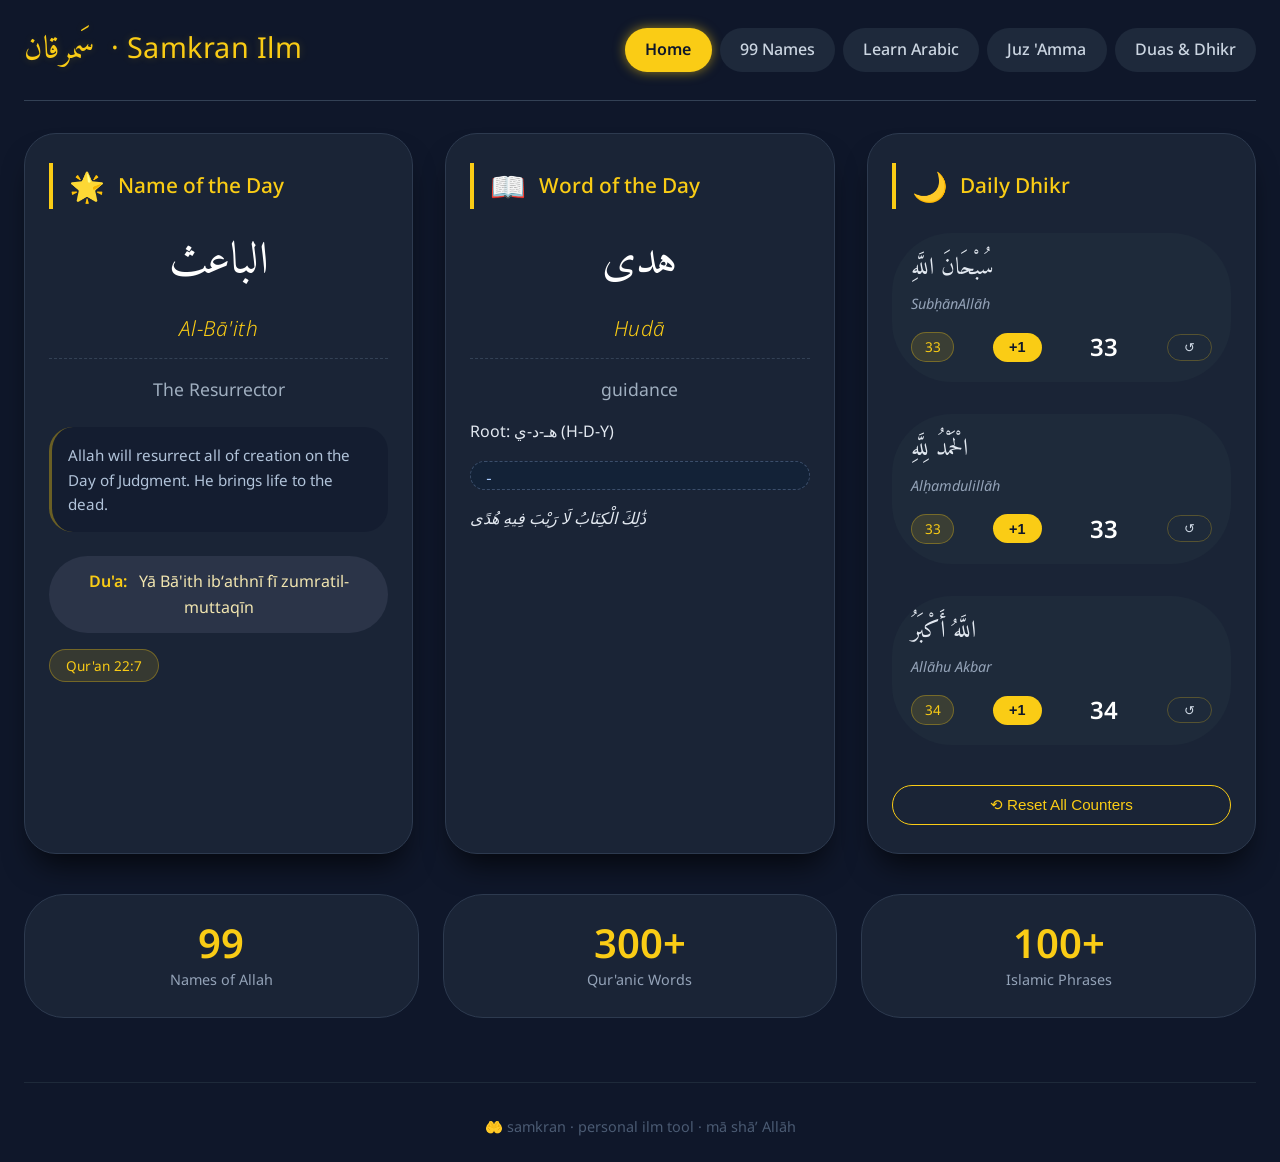
==== commit 2225f481: "Updated all files" ====
--- a/index.html
+++ b/index.html
@@ -10,19 +10,19 @@
   <link href="https://fonts.googleapis.com/css2?family=Amiri:wght@400;700&family=Noto+Sans:ital,wght@0,400;0,600;1,400&display=swap" rel="stylesheet">
 
   <!-- PWA Manifest and Theme -->
-<link rel="manifest" href="manifest.json">
-<meta name="theme-color" content="#facc15">
-<meta name="apple-mobile-web-app-capable" content="yes">
-<meta name="apple-mobile-web-app-status-bar-style" content="black-translucent">
-<meta name="apple-mobile-web-app-title" content="Samkran Ilm">
-<link rel="apple-touch-icon" href="icons/icon-192.png">
-<link rel="mask-icon" href="icons/icon-512.svg" color="#facc15">
+  <link rel="manifest" href="manifest.json">
+  <meta name="theme-color" content="#facc15">
+  <meta name="apple-mobile-web-app-capable" content="yes">
+  <meta name="apple-mobile-web-app-status-bar-style" content="black-translucent">
+  <meta name="apple-mobile-web-app-title" content="Samkran Ilm">
+  <link rel="apple-touch-icon" href="icons/icon-192.png">
+  <link rel="mask-icon" href="icons/icon-512.svg" color="#facc15">
 
-<!-- PWA Install Button - Add this in your header or sidebar -->
-<button id="installBtn" class="install-btn" style="display: none;">
-  <span class="install-icon">📲</span>
-  <span class="install-text">Install App</span>
-</button>
+  <!-- PWA Install Button -->
+  <button id="installBtn" class="install-btn" style="display: none;">
+    <span class="install-icon">📲</span>
+    <span class="install-text">Install App</span>
+  </button>
 </head>
 <body>
   <div class="container">
@@ -32,11 +32,10 @@
       </div>
       <nav class="nav">
         <a href="index.html" class="active">Home</a>
-        <a href="names.html">Names of Allah</a>
-        <a href="arabic.html">Arabic & Dhikr</a>
+        <a href="names.html">99 Names</a>
+        <a href="arabic.html">Learn Arabic</a>
         <a href="juzAmma.html">Juz 'Amma</a>
-        <a href="dua.html">Dua Collection</a>
-        <a href="edu.html">Learn Arabic</a>
+        <a href="dua.html">Duas & Dhikr</a>
       </nav>
     </header>
 
@@ -128,15 +127,15 @@
       <!-- Quick Stats Row -->
       <div class="stats-row">
         <div class="stat-card">
-          <span class="stat-value">50</span>
+          <span class="stat-value" id="totalNamesCount">99</span>
           <span class="stat-label">Names of Allah</span>
         </div>
         <div class="stat-card">
-          <span class="stat-value">300+</span>
+          <span class="stat-value" id="totalWordsCount">300+</span>
           <span class="stat-label">Qur'anic Words</span>
         </div>
         <div class="stat-card">
-          <span class="stat-value">100+</span>
+          <span class="stat-value" id="totalPhrasesCount">100+</span>
           <span class="stat-label">Islamic Phrases</span>
         </div>
       </div>
@@ -147,8 +146,9 @@
     </footer>
   </div>
 
+  <!-- Scripts - Updated with correct file names -->
   <script src="js/namesData.js"></script>
-  <script src="js/arabicData.js"></script>
+  <script src="js/arabic-data.js"></script>
   <script src="js/main.js"></script>
 </body>
 </html>
--- a/css/style.css
+++ b/css/style.css
@@ -860,23 +860,12 @@
   background: #facc1540;
 }
 
-
-
-
-
-
-
-
-
-
 /* ===== JUZ 'AMMA STYLES ===== */
-
 .juz-content {
     min-height: 60vh;
     padding: 1rem 0;
 }
 
-/* Header Styles */
 .juz-header {
     margin-bottom: 2rem;
 }
@@ -920,7 +909,6 @@
     transition: width 0.3s ease;
 }
 
-/* Surah Grid */
 .surah-grid {
     display: flex;
     flex-direction: column;
@@ -1027,14 +1015,8 @@
     box-shadow: 0 0 20px #facc15;
 }
 
-/* Surah View */
 .surah-view {
     animation: fadeIn 0.3s ease;
-}
-
-@keyframes fadeIn {
-    from { opacity: 0; transform: translateY(10px); }
-    to { opacity: 1; transform: translateY(0); }
 }
 
 .back-btn {
@@ -1081,7 +1063,6 @@
     font-size: 1rem;
 }
 
-/* Audio Player */
 .audio-player {
     background: #1a2436;
     border-radius: 60px;
@@ -1162,7 +1143,6 @@
     opacity: 0.3;
 }
 
-/* View Controls */
 .view-controls {
     display: flex;
     gap: 0.5rem;
@@ -1194,7 +1174,6 @@
     font-weight: 600;
 }
 
-/* Ayah Container */
 .ayah-container {
     background: #1a2436;
     border-radius: 40px;
@@ -1210,136 +1189,11 @@
     transition: all 0.2s;
     font-size: 1.2rem;
     line-height: 1.8;
+    cursor: pointer;
 }
 
 .ayah:last-child {
     border-bottom: none;
-}
-
-.ayah:hover {
-    background: #2d3a4f;
-}
-
-.ayah.active-ayah {
-    background: #facc1510;
-    border-left: 4px solid #facc15;
-}
-
-.ayah-number {
-    color: #facc15;
-    font-weight: 600;
-    margin-right: 1rem;
-}
-
-.ayah-arabic {
-    font-family: 'Amiri', serif;
-    font-size: 1.5rem;
-    color: white;
-}
-
-.ayah-swahili {
-    color: #e2e8f0;
-    font-style: italic;
-}
-
-/* Memorization Mode */
-.ayah-container.memorization-mode .ayah:not(.active-ayah) .ayah-arabic,
-.ayah-container.memorization-mode .ayah:not(.active-ayah) .ayah-swahili,
-.ayah-container.memorization-mode .ayah:not(.active-ayah) .ayah-translit {
-    filter: blur(5px);
-    user-select: none;
-}
-
-.ayah-container.memorization-mode .ayah.active-ayah {
-    background: #facc1530;
-}
-
-/* Scrollbar */
-.ayah-container::-webkit-scrollbar {
-    width: 8px;
-}
-
-.ayah-container::-webkit-scrollbar-track {
-    background: #1a2436;
-    border-radius: 10px;
-}
-
-.ayah-container::-webkit-scrollbar-thumb {
-    background: #3d4e66;
-    border-radius: 10px;
-}
-
-.ayah-container::-webkit-scrollbar-thumb:hover {
-    background: #facc1540;
-}
-
-/* Loading State */
-.loading {
-    text-align: center;
-    padding: 3rem;
-    color: #94a3b8;
-    font-size: 1.2rem;
-}
-
-/* Error Message */
-.error-message {
-    text-align: center;
-    padding: 2rem;
-    background: #1a2436;
-    border-radius: 40px;
-    color: #ef4444;
-    border: 1px solid #ef4444;
-}
-
-/* Responsive Design */
-@media (max-width: 768px) {
-    .surah-card {
-        flex-wrap: wrap;
-        padding: 1rem;
-    }
-    
-    .surah-number {
-        font-size: 1.5rem;
-        min-width: 40px;
-    }
-    
-    .surah-arabic {
-        font-size: 1.5rem;
-    }
-    
-    .surah-english {
-        font-size: 1rem;
-    }
-    
-    .surah-arabic-large {
-        font-size: 2.5rem;
-    }
-    
-    .surah-english-large {
-        font-size: 1.4rem;
-    }
-    
-    .player-controls {
-        flex-direction: column;
-        align-items: center;
-    }
-    
-    .control-btn {
-        width: 100%;
-    }
-}
-
-
-/* ===== AYAH STYLES ===== */
-.ayah {
-    padding: 1rem;
-    border-bottom: 1px solid #2d3a4f;
-    cursor: pointer;
-    transition: all 0.2s ease;
-    font-size: 1.2rem;
-    line-height: 2;
-    border-radius: 8px;
-    margin: 0.25rem 0;
 }
 
 .ayah:hover {
@@ -1363,7 +1217,7 @@
 }
 
 .ayah-arabic {
-    font-family: 'Amiri', 'Traditional Arabic', serif;
+    font-family: 'Amiri', serif;
     font-size: 1.8rem;
     color: white;
     line-height: 2.2;
@@ -1386,7 +1240,7 @@
     line-height: 1.8;
 }
 
-/* ===== MEMORIZATION MODE ===== */
+/* Memorization Mode */
 .ayah-container.memorization-mode .ayah:not(.active-ayah) .ayah-arabic,
 .ayah-container.memorization-mode .ayah:not(.active-ayah) .ayah-translit,
 .ayah-container.memorization-mode .ayah:not(.active-ayah) .ayah-swahili {
@@ -1403,7 +1257,7 @@
     font-weight: bold;
 }
 
-/* ===== SURAH NAVIGATION ===== */
+/* Surah Navigation */
 .surah-navigation {
     display: flex;
     justify-content: space-between;
@@ -1435,188 +1289,1033 @@
     cursor: not-allowed;
 }
 
-/* ===== VIEW BUTTONS ===== */
-.view-controls {
+/* ===== ARABIC LEARNING PAGE STYLES ===== */
+.arabic-page {
+    max-width: 1200px;
+    margin: 0 auto;
+    padding: 2rem 1rem;
+}
+
+.arabic-header {
+    text-align: center;
+    margin-bottom: 2rem;
+}
+
+.arabic-header h2 {
+    font-size: 2rem;
+    color: #facc15;
+    margin-bottom: 0.5rem;
+    font-family: 'Amiri', serif;
+}
+
+.arabic-subtitle {
+    color: #94a3b8;
+    font-size: 1.1rem;
+}
+
+/* Learning Progress */
+.learning-progress {
+    display: grid;
+    grid-template-columns: repeat(auto-fit, minmax(200px, 1fr));
+    gap: 1.5rem;
+    margin-bottom: 2.5rem;
+    padding: 1.5rem;
+    background: #1a2436;
+    border-radius: 16px;
+    border: 1px solid #2d3a4f;
+}
+
+.progress-item {
+    text-align: center;
+}
+
+.progress-label {
+    display: block;
+    font-weight: 600;
+    color: #e2e8f0;
+    margin-bottom: 0.5rem;
+}
+
+.progress-bar-container {
+    height: 8px;
+    background: #2d3a4f;
+    border-radius: 4px;
+    margin-bottom: 0.5rem;
+    overflow: hidden;
+}
+
+.progress-bar-fill {
+    height: 100%;
+    background: linear-gradient(90deg, #facc15, #4ade80);
+    border-radius: 4px;
+    transition: width 0.5s ease;
+}
+
+.progress-count {
+    color: #94a3b8;
+    font-size: 0.9rem;
+}
+
+/* Learning Tabs */
+.learning-tabs {
+    display: flex;
+    flex-wrap: wrap;
+    justify-content: center;
+    gap: 0.5rem;
+    margin-bottom: 2rem;
+    background: #1a2436;
+    padding: 0.8rem;
+    border-radius: 60px;
+    border: 1px solid #2d3a4f;
+}
+
+.learning-tabs .tab-btn {
+    padding: 0.75rem 1.5rem;
+    border: none;
+    background: transparent;
+    color: #94a3b8;
+    font-weight: 500;
+    cursor: pointer;
+    border-radius: 40px;
+    transition: all 0.2s ease;
+    font-size: 1rem;
+}
+
+.learning-tabs .tab-btn:hover {
+    background: #2d3a4f;
+    color: white;
+}
+
+.learning-tabs .tab-btn.active {
+    background: #facc15;
+    color: #0f172a;
+    font-weight: 600;
+}
+
+.learning-tab-content {
+    display: none;
+    animation: fadeIn 0.5s ease;
+}
+
+.learning-tab-content.active {
+    display: block;
+}
+
+/* Letters Master Grid */
+.letters-master-grid {
+    display: grid;
+    grid-template-columns: repeat(auto-fill, minmax(100px, 1fr));
+    gap: 1rem;
+    margin-bottom: 2rem;
+}
+
+.letter-master-card {
+    background: #1a2436;
+    border: 2px solid #2d3a4f;
+    border-radius: 12px;
+    padding: 1rem;
+    text-align: center;
+    cursor: pointer;
+    transition: all 0.3s ease;
+    position: relative;
+}
+
+.letter-master-card:hover {
+    transform: translateY(-5px);
+    border-color: #facc15;
+    box-shadow: 0 10px 20px rgba(0, 0, 0, 0.5);
+}
+
+.letter-main {
+    font-family: 'Amiri', serif;
+    font-size: 3rem;
+    color: #facc15;
+    line-height: 1;
+    margin-bottom: 0.5rem;
+}
+
+.letter-name {
+    display: block;
+    font-weight: 600;
+    color: #e2e8f0;
+    font-size: 0.9rem;
+}
+
+.letter-sound {
+    display: block;
+    color: #94a3b8;
+    font-size: 0.8rem;
+}
+
+.viewed-badge {
+    position: absolute;
+    top: 5px;
+    right: 5px;
+    background: #facc15;
+    color: #0f172a;
+    width: 20px;
+    height: 20px;
+    border-radius: 50%;
+    display: flex;
+    align-items: center;
+    justify-content: center;
+    font-size: 0.8rem;
+    font-weight: bold;
+}
+
+.viewed-badge-small {
+    position: absolute;
+    top: 5px;
+    right: 5px;
+    color: #facc15;
+    font-size: 1rem;
+}
+
+/* Letter Modal */
+.letter-modal {
+    position: fixed;
+    top: 0;
+    left: 0;
+    width: 100%;
+    height: 100%;
+    background: rgba(0, 0, 0, 0.9);
+    display: flex;
+    align-items: center;
+    justify-content: center;
+    z-index: 1000;
+}
+
+.letter-modal-content {
+    background: #1a2436;
+    border: 2px solid #facc15;
+    border-radius: 20px;
+    padding: 2rem;
+    max-width: 500px;
+    width: 90%;
+    max-height: 80vh;
+    overflow-y: auto;
+    position: relative;
+}
+
+.close-modal {
+    position: absolute;
+    top: 1rem;
+    right: 1rem;
+    background: none;
+    border: none;
+    font-size: 1.5rem;
+    cursor: pointer;
+    color: #94a3b8;
+}
+
+.close-modal:hover {
+    color: #facc15;
+}
+
+.letter-modal-header {
+    text-align: center;
+    margin-bottom: 2rem;
+    padding-bottom: 1rem;
+    border-bottom: 1px solid #2d3a4f;
+}
+
+.letter-modal-arabic {
+    font-family: 'Amiri', serif;
+    font-size: 5rem;
+    color: #facc15;
+    line-height: 1;
+}
+
+.letter-modal-name {
+    font-size: 1.2rem;
+    color: #e2e8f0;
+}
+
+.letter-detail-item {
+    margin-bottom: 1.5rem;
+}
+
+.detail-label {
+    display: block;
+    font-weight: 600;
+    color: #facc15;
+    margin-bottom: 0.25rem;
+}
+
+.detail-value {
+    color: #e2e8f0;
+}
+
+.example-list {
+    margin: 0.5rem 0 0 1.5rem;
+    color: #94a3b8;
+}
+
+.letter-practice-btn {
+    width: 100%;
+    padding: 1rem;
+    background: #facc15;
+    color: #0f172a;
+    border: none;
+    border-radius: 8px;
+    font-weight: 600;
+    cursor: pointer;
+    transition: all 0.3s ease;
+    margin-top: 1rem;
+}
+
+.letter-practice-btn:hover {
+    background: #ffd966;
+    transform: translateY(-2px);
+}
+
+/* Writing Practice */
+.letter-practice {
+    background: #1a2436;
+    border: 1px solid #2d3a4f;
+    border-radius: 16px;
+    padding: 2rem;
+    margin-top: 2rem;
+    text-align: center;
+}
+
+.letter-practice h4 {
+    color: #facc15;
+    margin-bottom: 1.5rem;
+}
+
+.writing-practice {
+    display: flex;
+    align-items: center;
+    justify-content: center;
+    gap: 1rem;
+    flex-wrap: wrap;
+}
+
+.writing-letter {
+    font-family: 'Amiri', serif;
+    font-size: 4rem;
+    color: #facc15;
+    background: #0f172a;
+    padding: 1rem 2rem;
+    border-radius: 12px;
+    border: 1px solid #2d3a4f;
+}
+
+.writing-input {
+    padding: 1rem;
+    font-size: 1.5rem;
+    width: 100px;
+    text-align: center;
+    border: 2px solid #2d3a4f;
+    border-radius: 8px;
+    font-family: 'Amiri', serif;
+    background: #0f172a;
+    color: white;
+}
+
+.writing-check, .writing-next {
+    padding: 0.75rem 1.5rem;
+    border: none;
+    border-radius: 8px;
+    font-weight: 600;
+    cursor: pointer;
+    transition: all 0.3s ease;
+}
+
+.writing-check {
+    background: #facc15;
+    color: #0f172a;
+}
+
+.writing-check:hover {
+    background: #ffd966;
+}
+
+.writing-next {
+    background: #2d3a4f;
+    color: white;
+}
+
+.writing-next:hover {
+    background: #3d4e66;
+}
+
+/* Word Cards */
+.word-card {
+    background: #1a2436;
+    border: 1px solid #2d3a4f;
+    border-radius: 12px;
+    padding: 1.5rem 1rem;
+    text-align: center;
+    cursor: pointer;
+    transition: all 0.3s ease;
+    position: relative;
+}
+
+.word-card:hover {
+    transform: translateY(-5px);
+    border-color: #facc15;
+    box-shadow: 0 10px 20px rgba(0, 0, 0, 0.5);
+}
+
+.word-arabic {
+    font-family: 'Amiri', serif;
+    font-size: 2rem;
+    color: #facc15;
+    margin-bottom: 0.5rem;
+}
+
+.word-meaning {
+    font-weight: 600;
+    color: #e2e8f0;
+    margin-bottom: 0.25rem;
+}
+
+.word-category {
+    display: inline-block;
+    padding: 0.25rem 0.75rem;
+    background: #facc1520;
+    color: #facc15;
+    border-radius: 20px;
+    font-size: 0.8rem;
+    border: 1px solid #facc1540;
+}
+
+/* Flashcard */
+.word-flashcard {
+    position: fixed;
+    top: 50%;
+    left: 50%;
+    transform: translate(-50%, -50%);
+    background: #1a2436;
+    border: 2px solid #facc15;
+    border-radius: 20px;
+    padding: 2rem;
+    max-width: 500px;
+    width: 90%;
+    z-index: 1000;
+    box-shadow: 0 20px 40px rgba(0, 0, 0, 0.8);
+}
+
+.flashcard-content {
+    text-align: center;
+}
+
+.flashcard-arabic {
+    font-family: 'Amiri', serif;
+    font-size: 4rem;
+    color: #facc15;
+    margin-bottom: 1rem;
+}
+
+.flashcard-translit {
+    font-size: 1.2rem;
+    color: #e2e8f0;
+    margin-bottom: 0.5rem;
+}
+
+.flashcard-meaning {
+    font-size: 1.5rem;
+    font-weight: 600;
+    color: white;
+    margin-bottom: 1rem;
+}
+
+.flashcard-example {
+    background: #0f172a;
+    padding: 1rem;
+    border-radius: 8px;
+    margin: 1rem 0;
+    color: #94a3b8;
+    font-style: italic;
+}
+
+.flashcard-navigation {
+    display: flex;
+    justify-content: center;
+    gap: 1rem;
+    margin-top: 1.5rem;
+}
+
+.flashcard-navigation button {
+    padding: 0.5rem 2rem;
+    border: 1px solid #2d3a4f;
+    border-radius: 8px;
+    background: #0f172a;
+    color: white;
+    cursor: pointer;
+    transition: all 0.3s ease;
+}
+
+.flashcard-navigation button:hover {
+    background: #facc15;
+    color: #0f172a;
+    border-color: #facc15;
+}
+
+.close-flashcard {
+    position: absolute;
+    top: 1rem;
+    right: 1rem;
+    background: none;
+    border: none;
+    font-size: 1.5rem;
+    cursor: pointer;
+    color: #94a3b8;
+}
+
+.close-flashcard:hover {
+    color: #facc15;
+}
+
+/* Phrase Cards */
+.phrase-card {
+    background: #1a2436;
+    border: 1px solid #2d3a4f;
+    border-radius: 16px;
+    padding: 1.5rem;
+    transition: all 0.3s ease;
+    position: relative;
+}
+
+.phrase-card:hover {
+    transform: translateY(-5px);
+    border-color: #facc15;
+    box-shadow: 0 10px 20px rgba(0, 0, 0, 0.5);
+}
+
+.phrase-arabic-large {
+    font-family: 'Amiri', serif;
+    font-size: 2.2rem;
+    color: #facc15;
+    margin-bottom: 0.5rem;
+    line-height: 1.4;
+    direction: rtl;
+}
+
+.phrase-translit {
+    color: #94a3b8;
+    font-size: 0.9rem;
+    margin-bottom: 0.5rem;
+    font-style: italic;
+}
+
+.phrase-meaning-large {
+    font-size: 1.2rem;
+    font-weight: 600;
+    color: #e2e8f0;
+    margin-bottom: 0.5rem;
+}
+
+.phrase-usage {
+    display: inline-block;
+    padding: 0.25rem 1rem;
+    background: #2d3a4f;
+    border-radius: 20px;
+    font-size: 0.8rem;
+    color: #94a3b8;
+}
+
+/* Sentence Cards */
+.sentences-grid {
+    display: grid;
+    grid-template-columns: repeat(auto-fill, minmax(280px, 1fr));
+    gap: 1.5rem;
+}
+
+.sentence-card {
+    background: #1a2436;
+    border: 1px solid #2d3a4f;
+    border-radius: 16px;
+    padding: 1.5rem;
+    transition: all 0.3s ease;
+}
+
+.sentence-card:hover {
+    transform: translateY(-5px);
+    border-color: #facc15;
+    box-shadow: 0 10px 20px rgba(0, 0, 0, 0.5);
+}
+
+.sentence-arabic {
+    font-family: 'Amiri', serif;
+    font-size: 1.8rem;
+    color: #facc15;
+    margin-bottom: 0.5rem;
+    line-height: 1.4;
+    direction: rtl;
+}
+
+.sentence-translit {
+    color: #94a3b8;
+    font-size: 0.9rem;
+    margin-bottom: 0.5rem;
+    font-style: italic;
+}
+
+.sentence-meaning {
+    color: #e2e8f0;
+    margin-bottom: 0.5rem;
+}
+
+.sentence-type {
+    display: inline-block;
+    padding: 0.25rem 1rem;
+    background: #facc1520;
+    color: #facc15;
+    border-radius: 20px;
+    font-size: 0.8rem;
+    border: 1px solid #facc1540;
+}
+
+/* Conversation Container */
+.conversation-container {
+    background: #1a2436;
+    border-radius: 20px;
+    padding: 2rem;
+    border: 1px solid #2d3a4f;
+}
+
+.conversation-header {
+    display: flex;
+    gap: 1rem;
+    margin-bottom: 2rem;
+    flex-wrap: wrap;
+}
+
+.category-select {
+    flex: 1;
+    min-width: 200px;
+    padding: 0.75rem;
+    border: 2px solid #2d3a4f;
+    border-radius: 8px;
+    font-size: 1rem;
+    color: white;
+    background: #0f172a;
+}
+
+.shuffle-btn {
+    padding: 0.75rem 1.5rem;
+    background: #facc15;
+    color: #0f172a;
+    border: none;
+    border-radius: 8px;
+    cursor: pointer;
+    transition: all 0.3s ease;
+    font-weight: 600;
+}
+
+.shuffle-btn:hover {
+    background: #ffd966;
+    transform: translateY(-2px);
+}
+
+.conversation-dialogue {
+    margin-bottom: 2rem;
+}
+
+.conversation-line {
+    padding: 1rem;
+    margin-bottom: 1rem;
+    border-radius: 12px;
+    cursor: pointer;
+    transition: all 0.3s ease;
+    position: relative;
+}
+
+.conversation-line.speaker-a {
+    background: #1e2a3a;
+    border-left: 4px solid #facc15;
+}
+
+.conversation-line.speaker-b {
+    background: #2a3a4f;
+    border-left: 4px solid #4ade80;
+}
+
+.conversation-line:hover {
+    transform: translateX(5px);
+    box-shadow: 0 5px 10px rgba(0, 0, 0, 0.3);
+}
+
+.speaker-label {
+    font-weight: 600;
+    color: #facc15;
+    margin-bottom: 0.5rem;
+}
+
+.conversation-arabic {
+    font-family: 'Amiri', serif;
+    font-size: 1.5rem;
+    color: white;
+    margin-bottom: 0.25rem;
+    line-height: 1.4;
+    direction: rtl;
+}
+
+.conversation-translit {
+    font-size: 0.9rem;
+    color: #94a3b8;
+    font-style: italic;
+    margin-bottom: 0.25rem;
+}
+
+.conversation-meaning {
+    color: #e2e8f0;
+}
+
+.current-line {
+    position: absolute;
+    top: 0.5rem;
+    right: 0.5rem;
+    background: #facc15;
+    color: #0f172a;
+    padding: 0.2rem 0.5rem;
+    border-radius: 4px;
+    font-size: 0.8rem;
+    font-weight: bold;
+}
+
+/* Conversation Practice */
+.conversation-practice {
+    background: #0f172a;
+    border: 1px solid #2d3a4f;
+    border-radius: 16px;
+    padding: 2rem;
+    margin-top: 2rem;
+}
+
+.conversation-practice h4 {
+    color: #facc15;
+    margin-bottom: 1rem;
+}
+
+.practice-role {
+    margin-bottom: 1rem;
+    font-weight: 600;
+    color: #e2e8f0;
+}
+
+.practice-role span {
+    color: #facc15;
+}
+
+.practice-line {
+    background: #1a2436;
+    padding: 1rem;
+    border-radius: 8px;
+    margin-bottom: 1rem;
+    border: 1px solid #2d3a4f;
+    color: white;
+}
+
+.practice-input-group {
     display: flex;
     gap: 0.5rem;
+    margin-bottom: 1rem;
+}
+
+.practice-input-group input {
+    flex: 1;
+    padding: 1rem;
+    border: 2px solid #2d3a4f;
+    border-radius: 8px;
+    font-size: 1rem;
+    background: #0f172a;
+    color: white;
+}
+
+.practice-input-group button {
+    padding: 0 2rem;
+    background: #facc15;
+    color: #0f172a;
+    border: none;
+    border-radius: 8px;
+    cursor: pointer;
+    transition: all 0.3s ease;
+    font-weight: 600;
+}
+
+.practice-input-group button:hover {
+    background: #ffd966;
+}
+
+.practice-feedback {
+    padding: 1rem;
+    border-radius: 8px;
+    font-weight: 600;
+}
+
+.practice-feedback.success {
+    background: #4ade8020;
+    color: #4ade80;
+    border: 1px solid #4ade80;
+}
+
+.practice-feedback.error {
+    background: #ef444420;
+    color: #ef4444;
+    border: 1px solid #ef4444;
+}
+
+/* Quiz Container */
+.quiz-master-container {
+    background: #1a2436;
+    border-radius: 20px;
+    padding: 2rem;
+    border: 1px solid #2d3a4f;
+}
+
+.quiz-controls-panel {
+    display: flex;
+    gap: 1rem;
+    margin-bottom: 2rem;
+    flex-wrap: wrap;
+    align-items: center;
+}
+
+.quiz-new-btn {
+    padding: 0.75rem 1.5rem;
+    background: #facc15;
+    color: #0f172a;
+    border: none;
+    border-radius: 8px;
+    cursor: pointer;
+    transition: all 0.3s ease;
+    font-weight: 600;
+}
+
+.quiz-new-btn:hover {
+    background: #ffd966;
+}
+
+.quiz-counter {
+    margin-left: auto;
+    padding: 0.5rem 1rem;
+    background: #2d3a4f;
+    border-radius: 20px;
+    font-weight: 600;
+    color: #e2e8f0;
+}
+
+.quiz-card-large {
+    background: linear-gradient(135deg, #1a2436 0%, #0f172a 100%);
+    border: 1px solid #facc15;
+    border-radius: 16px;
+    padding: 3rem 2rem;
+    margin-bottom: 2rem;
+    color: white;
+}
+
+.quiz-question-large {
+    font-size: 1.5rem;
+    margin-bottom: 2rem;
+    text-align: center;
+    line-height: 1.6;
+    color: #facc15;
+}
+
+.quiz-options-grid {
+    display: grid;
+    grid-template-columns: repeat(auto-fit, minmax(200px, 1fr));
+    gap: 1rem;
+    margin-bottom: 2rem;
+}
+
+.quiz-option-btn {
+    padding: 1rem;
+    background: #1e2a3a;
+    border: 2px solid #2d3a4f;
+    border-radius: 8px;
+    color: white;
+    font-size: 1rem;
+    cursor: pointer;
+    transition: all 0.3s ease;
+}
+
+.quiz-option-btn:hover:not(:disabled) {
+    background: #2d3a4f;
+    border-color: #facc15;
+    transform: translateY(-2px);
+}
+
+.quiz-option-btn.correct {
+    background: #4ade80;
+    border-color: #4ade80;
+    color: #0f172a;
+}
+
+.quiz-option-btn.wrong {
+    background: #ef4444;
+    border-color: #ef4444;
+}
+
+.quiz-option-btn:disabled {
+    cursor: not-allowed;
+    opacity: 0.7;
+}
+
+.quiz-input-group {
+    display: flex;
+    gap: 0.5rem;
+    margin-bottom: 2rem;
+}
+
+.quiz-input-group input {
+    flex: 1;
+    padding: 1rem;
+    border: 2px solid #2d3a4f;
+    border-radius: 8px;
+    background: #0f172a;
+    color: white;
+    font-size: 1rem;
+}
+
+.quiz-input-group input::placeholder {
+    color: #94a3b8;
+}
+
+.quiz-input-group button {
+    padding: 0 2rem;
+    background: #facc15;
+    color: #0f172a;
+    border: none;
+    border-radius: 8px;
+    cursor: pointer;
+    transition: all 0.3s ease;
+    font-weight: 600;
+}
+
+.quiz-input-group button:hover {
+    background: #ffd966;
+}
+
+.quiz-feedback-large {
+    padding: 1rem;
+    border-radius: 8px;
+    margin-bottom: 1rem;
+    text-align: center;
+    font-weight: 600;
+    font-size: 1.2rem;
+}
+
+.quiz-feedback-large.correct {
+    background: #4ade8020;
+    color: #4ade80;
+    border: 1px solid #4ade80;
+}
+
+.quiz-feedback-large.wrong {
+    background: #ef444420;
+    color: #ef4444;
+    border: 1px solid #ef4444;
+}
+
+.quiz-explanation {
+    background: #0f172a;
+    padding: 1rem;
+    border-radius: 8px;
+    font-style: italic;
+    color: #94a3b8;
+}
+
+.quiz-stats {
+    display: flex;
     justify-content: center;
-    margin: 2rem 0;
+    gap: 2rem;
+    margin-top: 2rem;
+}
+
+.quiz-stat-item {
+    text-align: center;
+}
+
+.quiz-stat-label {
+    display: block;
+    color: #94a3b8;
+    font-size: 0.9rem;
+    margin-bottom: 0.25rem;
+}
+
+.quiz-stat-value {
+    font-size: 2rem;
+    font-weight: 700;
+    color: #facc15;
+}
+
+/* Category Filters */
+.category-filters {
+    display: flex;
+    gap: 0.5rem;
     flex-wrap: wrap;
-}
-
-.view-btn {
+    margin: 1rem 0;
+}
+
+.category-btn {
     background: transparent;
     border: 1px solid #2d3a4f;
     color: #94a3b8;
-    padding: 0.8rem 1.5rem;
-    border-radius: 40px;
+    padding: 0.5rem 1.2rem;
+    border-radius: 30px;
     cursor: pointer;
     transition: all 0.2s;
-    font-size: 1rem;
-    font-weight: 500;
-}
-
-.view-btn:hover {
+    font-size: 0.95rem;
+}
+
+.category-btn:hover {
     border-color: #facc15;
     color: white;
-    background: #2d3a4f;
-}
-
-.view-btn.active {
+}
+
+.category-btn.active {
     background: #facc15;
     color: #0f172a;
     border-color: #facc15;
     font-weight: 600;
 }
 
-/* ===== AUDIO PLAYER IMPROVEMENTS ===== */
-.audio-player {
+/* Error & Loading Messages */
+.error-message {
+    text-align: center;
+    padding: 2rem;
     background: #1a2436;
-    border-radius: 60px;
-    padding: 1.5rem 2rem;
-    margin-bottom: 2rem;
-    border: 1px solid #2d3a4f;
-}
-
-.player-controls {
+    border-radius: 40px;
+    color: #ef4444;
+    border: 1px solid #ef4444;
+}
+
+.loading-message {
+    text-align: center;
+    padding: 3rem;
+    color: #94a3b8;
+    font-size: 1.2rem;
+}
+
+/* Filter Bar */
+.filter-bar {
     display: flex;
     gap: 1rem;
-    justify-content: center;
+    margin-bottom: 2rem;
     flex-wrap: wrap;
-    margin-bottom: 1.5rem;
-}
-
-.control-btn {
-    background: #2d3a4f;
-    border: none;
+    align-items: center;
+}
+
+.category-select {
+    padding: 0.75rem;
+    border: 2px solid #2d3a4f;
+    border-radius: 8px;
+    font-size: 1rem;
+    min-width: 150px;
+    background: #0f172a;
     color: white;
-    padding: 0.8rem 2rem;
-    border-radius: 40px;
-    cursor: pointer;
-    font-size: 1.1rem;
-    transition: all 0.2s;
-    min-width: 120px;
-    font-weight: 500;
-}
-
-.control-btn:hover {
-    background: #facc15;
-    color: #0f172a;
-    transform: translateY(-2px);
-    box-shadow: 0 5px 15px rgba(250, 204, 21, 0.3);
-}
-
-.speed-control {
-    display: flex;
-    align-items: center;
-    gap: 0.8rem;
-    background: #2d3a4f;
-    padding: 0.5rem 1.5rem;
-    border-radius: 40px;
-}
-
-.speed-control label {
-    color: #94a3b8;
-    font-weight: 500;
-}
-
-.speed-control select {
-    background: #1a2436;
-    border: 1px solid #facc1540;
-    color: white;
-    padding: 0.5rem 1rem;
-    border-radius: 30px;
-    cursor: pointer;
-    font-size: 1rem;
-}
-
-.progress-container {
-    position: relative;
-    height: 10px;
-    background: #2d3a4f;
-    border-radius: 10px;
-    overflow: visible;
-}
-
-.progress-container .progress-bar {
-    position: absolute;
-    top: 0;
-    left: 0;
-    height: 100%;
-    background: linear-gradient(90deg, #facc15, #4ade80);
-    border-radius: 10px;
-    pointer-events: none;
-}
-
-.seek-slider {
-    position: absolute;
-    top: -5px;
-    left: 0;
-    width: 100%;
-    height: 20px;
-    opacity: 0;
-    cursor: pointer;
-    z-index: 2;
-}
-
-.seek-slider:hover {
-    opacity: 0.3;
-}
-
-/* ===== RESPONSIVE DESIGN ===== */
-@media (max-width: 768px) {
-    .ayah-arabic {
-        font-size: 1.4rem;
-    }
-    
-    .ayah-translit,
-    .ayah-swahili {
-        font-size: 1rem;
-    }
-    
-    .surah-navigation {
-        flex-direction: column;
-    }
-    
-    .surah-navigation .nav-btn {
-        width: 100%;
-    }
-    
-    .player-controls {
-        flex-direction: column;
-    }
-    
-    .control-btn {
-        width: 100%;
-    }
-    
-    .speed-control {
-        justify-content: center;
-    }
-}
-
-
-
-
-
-
-
-
-
-
-
-
-
-
+}
 
 /* ===== DUA TAB SPECIFIC STYLES ===== */
-/* Dark navy · Gold accent · Clean card design */
-
 .dua-container {
     padding: 1rem 0;
 }
 
-/* Header Styles */
 .dua-header {
     text-align: center;
     margin-bottom: 2rem;
@@ -1632,11 +2331,6 @@
     animation: float 3s ease-in-out infinite;
 }
 
-@keyframes float {
-    0%, 100% { transform: translateY(0); }
-    50% { transform: translateY(-10px); }
-}
-
 .dua-header h2 {
     font-size: 2.2rem;
     color: #facc15;
@@ -1649,7 +2343,6 @@
     font-size: 1.1rem;
 }
 
-/* Stats Bar */
 .stats-bar {
     display: grid;
     grid-template-columns: repeat(auto-fit, minmax(120px, 1fr));
@@ -1682,37 +2375,6 @@
 .stat-label {
     font-size: 0.9rem;
     color: #94a3b8;
-}
-
-/* Filter Bar */
-.filter-bar {
-    display: flex;
-    flex-wrap: wrap;
-    gap: 1rem;
-    margin-bottom: 1.5rem;
-    align-items: center;
-}
-
-.search-box-container {
-    flex: 1;
-    min-width: 280px;
-}
-
-.search-box {
-    width: 100%;
-    background: #1e2a3a;
-    border: 1px solid #3d4e66;
-    border-radius: 60px;
-    padding: 1rem 1.5rem;
-    color: white;
-    font-size: 1rem;
-    transition: all 0.2s;
-}
-
-.search-box:focus {
-    outline: none;
-    border-color: #facc15;
-    box-shadow: 0 0 0 3px rgba(250, 204, 21, 0.1);
 }
 
 .filter-buttons {
@@ -1746,7 +2408,6 @@
     font-weight: 600;
 }
 
-/* Category Pills */
 .category-pills {
     display: flex;
     flex-wrap: wrap;
@@ -1778,7 +2439,6 @@
     font-weight: 500;
 }
 
-/* Prophet Strip */
 .prophet-strip {
     background: #1a2436;
     border-radius: 60px;
@@ -1829,7 +2489,6 @@
     font-weight: 600;
 }
 
-/* Duas Grid */
 .duas-grid {
     display: grid;
     grid-template-columns: repeat(auto-fill, minmax(350px, 1fr));
@@ -1838,7 +2497,6 @@
     min-height: 400px;
 }
 
-/* Dua Card */
 .dua-card {
     background: #1a2436;
     border-radius: 32px;
@@ -1847,11 +2505,6 @@
     transition: all 0.3s ease;
     position: relative;
     animation: fadeIn 0.5s ease;
-}
-
-@keyframes fadeIn {
-    from { opacity: 0; transform: translateY(10px); }
-    to { opacity: 1; transform: translateY(0); }
 }
 
 .dua-card:hover {
@@ -1938,14 +2591,6 @@
     direction: rtl;
 }
 
-.transliteration {
-    font-style: italic;
-    color: #facc15;
-    font-size: 1.1rem;
-    text-align: center;
-    margin: 0.5rem 0;
-}
-
 .swahili-text {
     color: #a0afc0;
     font-size: 1rem;
@@ -1966,7 +2611,6 @@
     border-top: 1px solid #2d3a4f;
 }
 
-/* No Results */
 .no-results {
     text-align: center;
     padding: 4rem;
@@ -1991,7 +2635,6 @@
     color: #64748b;
 }
 
-/* Loading Spinner */
 .loading-spinner {
     text-align: center;
     padding: 4rem;
@@ -2011,13 +2654,197 @@
     to { transform: rotate(360deg); }
 }
 
-/* Hidden Class */
-.hidden {
-    display: none !important;
-}
-
-/* Responsive Design */
+@keyframes float {
+    0%, 100% { transform: translateY(0); }
+    50% { transform: translateY(-10px); }
+}
+
+@keyframes fadeIn {
+    from { opacity: 0; transform: translateY(10px); }
+    to { opacity: 1; transform: translateY(0); }
+}
+
+/* ===== PWA INSTALL BUTTON STYLES ===== */
+.install-btn {
+    background: linear-gradient(135deg, #facc15 0%, #fbbf24 100%);
+    color: #0f172a;
+    border: none;
+    padding: 0.8rem 1.5rem;
+    border-radius: 50px;
+    font-size: 1rem;
+    font-weight: 600;
+    cursor: pointer;
+    display: flex;
+    align-items: center;
+    gap: 0.5rem;
+    box-shadow: 0 4px 15px rgba(250, 204, 21, 0.3);
+    transition: all 0.3s ease;
+    margin: 1rem auto;
+}
+
+.install-btn:hover {
+    transform: translateY(-2px);
+    box-shadow: 0 6px 20px rgba(250, 204, 21, 0.5);
+}
+
+.install-btn .install-icon {
+    font-size: 1.2rem;
+}
+
+/* Offline indicator */
+.offline-indicator {
+    position: fixed;
+    bottom: 20px;
+    right: 20px;
+    background: #ef4444;
+    color: white;
+    padding: 0.5rem 1rem;
+    border-radius: 30px;
+    font-size: 0.9rem;
+    display: none;
+    z-index: 1000;
+    box-shadow: 0 4px 10px rgba(0,0,0,0.3);
+}
+
+.offline-indicator.show {
+    display: block;
+    animation: slideIn 0.3s ease;
+}
+
+@keyframes slideIn {
+    from {
+        transform: translateX(100%);
+        opacity: 0;
+    }
+    to {
+        transform: translateX(0);
+        opacity: 1;
+    }
+}
+
+/* App update notification */
+.update-notification {
+    position: fixed;
+    bottom: 20px;
+    left: 20px;
+    right: 20px;
+    max-width: 400px;
+    margin: 0 auto;
+    background: #1a2436;
+    border: 1px solid #facc15;
+    border-radius: 16px;
+    padding: 1rem;
+    display: none;
+    z-index: 1000;
+    box-shadow: 0 10px 30px rgba(0,0,0,0.5);
+}
+
+.update-notification.show {
+    display: block;
+    animation: fadeInUp 0.3s ease;
+}
+
+.update-content {
+    display: flex;
+    align-items: center;
+    gap: 1rem;
+}
+
+.update-icon {
+    font-size: 2rem;
+}
+
+.update-text {
+    flex: 1;
+}
+
+.update-text h4 {
+    color: #facc15;
+    margin-bottom: 0.25rem;
+}
+
+.update-text p {
+    color: #94a3b8;
+    font-size: 0.9rem;
+}
+
+.update-btn {
+    background: #facc15;
+    border: none;
+    color: #0f172a;
+    padding: 0.5rem 1rem;
+    border-radius: 30px;
+    font-weight: 600;
+    cursor: pointer;
+}
+
+.update-btn:hover {
+    background: #ffd966;
+}
+
+@keyframes fadeInUp {
+    from {
+        opacity: 0;
+        transform: translateY(20px);
+    }
+    to {
+        opacity: 1;
+        transform: translateY(0);
+    }
+}
+
+/* ===== RESPONSIVE DESIGN ===== */
 @media (max-width: 768px) {
+    .header {
+        flex-direction: column;
+        align-items: flex-start;
+        gap: 1rem;
+    }
+    
+    .nav {
+        width: 100%;
+        justify-content: flex-start;
+    }
+    
+    .learning-progress {
+        grid-template-columns: repeat(2, 1fr);
+    }
+    
+    .letters-master-grid {
+        grid-template-columns: repeat(auto-fill, minmax(80px, 1fr));
+    }
+    
+    .letter-main {
+        font-size: 2.5rem;
+    }
+    
+    .conversation-line.speaker-a,
+    .conversation-line.speaker-b {
+        margin: 0 0 1rem 0;
+    }
+    
+    .quiz-options-grid {
+        grid-template-columns: 1fr;
+    }
+    
+    .quiz-controls-panel {
+        flex-direction: column;
+    }
+    
+    .quiz-counter {
+        margin-left: 0;
+        width: 100%;
+        text-align: center;
+    }
+    
+    .writing-practice {
+        flex-direction: column;
+    }
+    
+    .writing-letter {
+        font-size: 3rem;
+    }
+    
     .dua-header h2 {
         font-size: 1.8rem;
     }
@@ -2062,6 +2889,44 @@
     .arabic-text {
         font-size: 1.6rem;
     }
+    
+    .letters-grid {
+        grid-template-columns: repeat(3, 1fr);
+    }
+    
+    .letter-arabic {
+        font-size: 2.5rem;
+    }
+    
+    .quiz-options {
+        grid-template-columns: 1fr;
+    }
+    
+    .quiz-controls {
+        flex-direction: column;
+    }
+    
+    .quiz-btn, .quiz-select {
+        width: 100%;
+    }
+}
+
+@media (max-width: 480px) {
+    .learning-progress {
+        grid-template-columns: 1fr;
+    }
+    
+    .learning-tabs .tab-btn {
+        width: 100%;
+    }
+    
+    .letter-modal-content {
+        padding: 1.5rem;
+    }
+    
+    .letter-modal-arabic {
+        font-size: 3rem;
+    }
 }
 
 /* Print Styles */
@@ -2075,603 +2940,4 @@
         break-inside: avoid;
         border: 1px solid #000;
     }
-}
-
-
-
-
-/* ===== EDU TAB STYLES ===== */
-.edu-container {
-    background: #0f172a;
-    border-radius: 32px;
-    padding: 2rem;
-    border: 1px solid #2d3a4f;
-}
-
-.edu-header {
-    text-align: center;
-    margin-bottom: 2rem;
-}
-
-.edu-header h2 {
-    font-size: 2.2rem;
-    color: #facc15;
-    margin-bottom: 0.5rem;
-}
-
-.edu-subtitle {
-    color: #94a3b8;
-    font-size: 1.1rem;
-}
-
-.edu-subtabs {
-    display: flex;
-    gap: 0.5rem;
-    justify-content: center;
-    margin-bottom: 2rem;
-    flex-wrap: wrap;
-}
-
-.edu-subtab {
-    background: #1e2a3a;
-    border: 1px solid #2d3a4f;
-    color: #cbd5e1;
-    padding: 0.8rem 1.8rem;
-    border-radius: 40px;
-    cursor: pointer;
-    font-size: 1rem;
-    transition: all 0.2s;
-}
-
-.edu-subtab:hover {
-    border-color: #facc15;
-    color: white;
-}
-
-.edu-subtab.active {
-    background: #facc15;
-    color: #0f172a;
-    border-color: #facc15;
-    font-weight: 600;
-}
-
-.edu-section {
-    display: none;
-    animation: fadeIn 0.3s ease;
-}
-
-.edu-section.active {
-    display: block;
-}
-
-@keyframes fadeIn {
-    from { opacity: 0; transform: translateY(10px); }
-    to { opacity: 1; transform: translateY(0); }
-}
-
-/* Letters Grid */
-.letters-grid {
-    display: grid;
-    grid-template-columns: repeat(auto-fill, minmax(150px, 1fr));
-    gap: 1rem;
-    margin: 1.5rem 0;
-}
-
-.letter-card {
-    background: #1a2436;
-    border-radius: 20px;
-    padding: 1.5rem 1rem;
-    text-align: center;
-    border: 1px solid #2d3a4f;
-    transition: all 0.2s;
-    cursor: pointer;
-}
-
-.letter-card:hover {
-    border-color: #facc15;
-    transform: translateY(-3px);
-    box-shadow: 0 10px 20px rgba(0,0,0,0.3);
-}
-
-.letter-arabic {
-    font-family: 'Amiri', serif;
-    font-size: 3.5rem;
-    color: #facc15;
-    line-height: 1.2;
-}
-
-.letter-name {
-    font-size: 1.3rem;
-    color: white;
-    margin: 0.5rem 0;
-}
-
-.letter-sound {
-    color: #94a3b8;
-    font-size: 1rem;
-    margin-bottom: 0.5rem;
-}
-
-.letter-example {
-    font-size: 0.9rem;
-    color: #64748b;
-    border-top: 1px dashed #2d3a4f;
-    padding-top: 0.5rem;
-}
-
-/* Phrases Grid */
-.phrases-grid {
-    display: grid;
-    grid-template-columns: repeat(auto-fill, minmax(300px, 1fr));
-    gap: 1rem;
-    margin: 1.5rem 0;
-    max-height: 600px;
-    overflow-y: auto;
-    padding-right: 0.5rem;
-}
-
-.phrase-card {
-    background: #1a2436;
-    border-radius: 20px;
-    padding: 1.2rem;
-    border: 1px solid #2d3a4f;
-    transition: all 0.2s;
-}
-
-.phrase-card:hover {
-    border-color: #facc15;
-}
-
-.phrase-arabic {
-    font-family: 'Amiri', serif;
-    font-size: 1.8rem;
-    color: #facc15;
-    margin-bottom: 0.5rem;
-    direction: rtl;
-}
-
-.phrase-translit {
-    color: #e2e8f0;
-    font-style: italic;
-    font-size: 1rem;
-    margin-bottom: 0.3rem;
-}
-
-.phrase-meaning {
-    color: #94a3b8;
-    font-size: 0.95rem;
-}
-
-/* Vocabulary Grid */
-.vocabulary-grid {
-    display: grid;
-    grid-template-columns: repeat(auto-fill, minmax(250px, 1fr));
-    gap: 1rem;
-    margin: 1.5rem 0;
-    max-height: 600px;
-    overflow-y: auto;
-    padding-right: 0.5rem;
-}
-
-.vocab-card {
-    background: #1a2436;
-    border-radius: 16px;
-    padding: 1rem;
-    border: 1px solid #2d3a4f;
-    display: flex;
-    justify-content: space-between;
-    align-items: center;
-    transition: all 0.2s;
-}
-
-.vocab-card:hover {
-    border-color: #facc15;
-    transform: translateX(5px);
-}
-
-.vocab-right {
-    text-align: right;
-}
-
-.vocab-arabic {
-    font-family: 'Amiri', serif;
-    font-size: 1.8rem;
-    color: #facc15;
-}
-
-.vocab-translit {
-    color: #e2e8f0;
-    font-size: 0.95rem;
-    font-style: italic;
-}
-
-.vocab-meaning {
-    color: #94a3b8;
-    font-size: 1rem;
-}
-
-.vocab-category {
-    font-size: 0.8rem;
-    background: #2d3a4f;
-    color: #cbd5e1;
-    padding: 0.2rem 0.8rem;
-    border-radius: 20px;
-    margin-left: 0.5rem;
-}
-
-/* Category Filters */
-.category-filters {
-    display: flex;
-    gap: 0.5rem;
-    flex-wrap: wrap;
-    margin: 1rem 0;
-}
-
-.category-btn {
-    background: transparent;
-    border: 1px solid #2d3a4f;
-    color: #94a3b8;
-    padding: 0.5rem 1.2rem;
-    border-radius: 30px;
-    cursor: pointer;
-    transition: all 0.2s;
-    font-size: 0.95rem;
-}
-
-.category-btn:hover {
-    border-color: #facc15;
-    color: white;
-}
-
-.category-btn.active {
-    background: #facc15;
-    color: #0f172a;
-    border-color: #facc15;
-    font-weight: 600;
-}
-
-/* Quiz Section */
-.quiz-controls {
-    display: flex;
-    gap: 1rem;
-    justify-content: center;
-    margin: 1.5rem 0;
-    flex-wrap: wrap;
-}
-
-.quiz-btn {
-    background: #facc15;
-    border: none;
-    color: #0f172a;
-    padding: 0.8rem 2rem;
-    border-radius: 40px;
-    cursor: pointer;
-    font-size: 1rem;
-    font-weight: 600;
-    transition: all 0.2s;
-}
-
-.quiz-btn:hover {
-    background: #ffd966;
-    transform: translateY(-2px);
-    box-shadow: 0 5px 15px rgba(250, 204, 21, 0.3);
-}
-
-.quiz-select {
-    background: #1e2a3a;
-    border: 1px solid #2d3a4f;
-    color: white;
-    padding: 0.8rem 1.5rem;
-    border-radius: 40px;
-    cursor: pointer;
-    font-size: 1rem;
-    min-width: 200px;
-}
-
-.quiz-container {
-    max-width: 600px;
-    margin: 2rem auto;
-}
-
-.quiz-card {
-    background: #1a2436;
-    border-radius: 32px;
-    padding: 2rem;
-    border: 1px solid #2d3a4f;
-    text-align: center;
-}
-
-.quiz-question {
-    font-size: 1.5rem;
-    color: white;
-    margin-bottom: 2rem;
-    line-height: 1.6;
-}
-
-.quiz-question.arabic {
-    font-family: 'Amiri', serif;
-    font-size: 2rem;
-    direction: rtl;
-}
-
-.quiz-options {
-    display: grid;
-    grid-template-columns: repeat(2, 1fr);
-    gap: 1rem;
-    margin: 1.5rem 0;
-}
-
-.quiz-option {
-    background: #2d3a4f;
-    border: none;
-    color: white;
-    padding: 1rem;
-    border-radius: 16px;
-    cursor: pointer;
-    font-size: 1.1rem;
-    transition: all 0.2s;
-}
-
-.quiz-option:hover {
-    background: #3d4e66;
-    transform: scale(1.02);
-}
-
-.quiz-option.correct {
-    background: #4ade80;
-    color: #0f172a;
-}
-
-.quiz-option.wrong {
-    background: #ef4444;
-    color: white;
-}
-
-.quiz-input {
-    display: flex;
-    gap: 0.5rem;
-    margin: 1.5rem 0;
-}
-
-.quiz-input input {
-    flex: 1;
-    background: #2d3a4f;
-    border: 1px solid #3d4e66;
-    color: white;
-    padding: 1rem;
-    border-radius: 16px;
-    font-size: 1rem;
-}
-
-.quiz-input button {
-    background: #facc15;
-    border: none;
-    color: #0f172a;
-    padding: 0 2rem;
-    border-radius: 16px;
-    cursor: pointer;
-    font-weight: 600;
-}
-
-.quiz-result {
-    font-size: 1.3rem;
-    margin: 1rem 0;
-    font-weight: 600;
-}
-
-.quiz-result.correct {
-    color: #4ade80;
-}
-
-.quiz-result.wrong {
-    color: #ef4444;
-}
-
-.quiz-feedback {
-    color: #94a3b8;
-    font-size: 1rem;
-    margin-top: 1rem;
-}
-
-/* Search Box */
-.search-box {
-    background: #1e2a3a;
-    border: 1px solid #3d4e66;
-    color: white;
-    padding: 0.8rem 1.5rem;
-    border-radius: 40px;
-    width: 100%;
-    max-width: 400px;
-    margin: 1rem 0;
-    font-size: 1rem;
-}
-
-.search-box:focus {
-    outline: none;
-    border-color: #facc15;
-}
-
-/* Scrollbar */
-.phrases-grid::-webkit-scrollbar,
-.vocabulary-grid::-webkit-scrollbar {
-    width: 8px;
-}
-
-.phrases-grid::-webkit-scrollbar-track,
-.vocabulary-grid::-webkit-scrollbar-track {
-    background: #1a2436;
-    border-radius: 10px;
-}
-
-.phrases-grid::-webkit-scrollbar-thumb,
-.vocabulary-grid::-webkit-scrollbar-thumb {
-    background: #3d4e66;
-    border-radius: 10px;
-}
-
-.phrases-grid::-webkit-scrollbar-thumb:hover,
-.vocabulary-grid::-webkit-scrollbar-thumb:hover {
-    background: #facc1540;
-}
-
-/* Loading Message */
-.loading-message {
-    text-align: center;
-    padding: 3rem;
-    color: #94a3b8;
-    font-size: 1.2rem;
-}
-
-/* Responsive */
-@media (max-width: 768px) {
-    .letters-grid {
-        grid-template-columns: repeat(3, 1fr);
-    }
-    
-    .letter-arabic {
-        font-size: 2.5rem;
-    }
-    
-    .quiz-options {
-        grid-template-columns: 1fr;
-    }
-    
-    .quiz-controls {
-        flex-direction: column;
-    }
-    
-    .quiz-btn, .quiz-select {
-        width: 100%;
-    }
-}
-
-
-
-/* ===== PWA INSTALL BUTTON STYLES ===== */
-.install-btn {
-  background: linear-gradient(135deg, #facc15 0%, #fbbf24 100%);
-  color: #0f172a;
-  border: none;
-  padding: 0.8rem 1.5rem;
-  border-radius: 50px;
-  font-size: 1rem;
-  font-weight: 600;
-  cursor: pointer;
-  display: flex;
-  align-items: center;
-  gap: 0.5rem;
-  box-shadow: 0 4px 15px rgba(250, 204, 21, 0.3);
-  transition: all 0.3s ease;
-  margin: 1rem auto;
-}
-
-.install-btn:hover {
-  transform: translateY(-2px);
-  box-shadow: 0 6px 20px rgba(250, 204, 21, 0.5);
-}
-
-.install-btn .install-icon {
-  font-size: 1.2rem;
-}
-
-/* Offline indicator */
-.offline-indicator {
-  position: fixed;
-  bottom: 20px;
-  right: 20px;
-  background: #ef4444;
-  color: white;
-  padding: 0.5rem 1rem;
-  border-radius: 30px;
-  font-size: 0.9rem;
-  display: none;
-  z-index: 1000;
-  box-shadow: 0 4px 10px rgba(0,0,0,0.3);
-}
-
-.offline-indicator.show {
-  display: block;
-  animation: slideIn 0.3s ease;
-}
-
-@keyframes slideIn {
-  from {
-    transform: translateX(100%);
-    opacity: 0;
-  }
-  to {
-    transform: translateX(0);
-    opacity: 1;
-  }
-}
-
-/* App update notification */
-.update-notification {
-  position: fixed;
-  bottom: 20px;
-  left: 20px;
-  right: 20px;
-  max-width: 400px;
-  margin: 0 auto;
-  background: #1a2436;
-  border: 1px solid #facc15;
-  border-radius: 16px;
-  padding: 1rem;
-  display: none;
-  z-index: 1000;
-  box-shadow: 0 10px 30px rgba(0,0,0,0.5);
-}
-
-.update-notification.show {
-  display: block;
-  animation: fadeInUp 0.3s ease;
-}
-
-.update-content {
-  display: flex;
-  align-items: center;
-  gap: 1rem;
-}
-
-.update-icon {
-  font-size: 2rem;
-}
-
-.update-text {
-  flex: 1;
-}
-
-.update-text h4 {
-  color: #facc15;
-  margin-bottom: 0.25rem;
-}
-
-.update-text p {
-  color: #94a3b8;
-  font-size: 0.9rem;
-}
-
-.update-btn {
-  background: #facc15;
-  border: none;
-  color: #0f172a;
-  padding: 0.5rem 1rem;
-  border-radius: 30px;
-  font-weight: 600;
-  cursor: pointer;
-}
-
-.update-btn:hover {
-  background: #ffd966;
-}
-
-@keyframes fadeInUp {
-  from {
-    opacity: 0;
-    transform: translateY(20px);
-  }
-  to {
-    opacity: 1;
-    transform: translateY(0);
-  }
 }
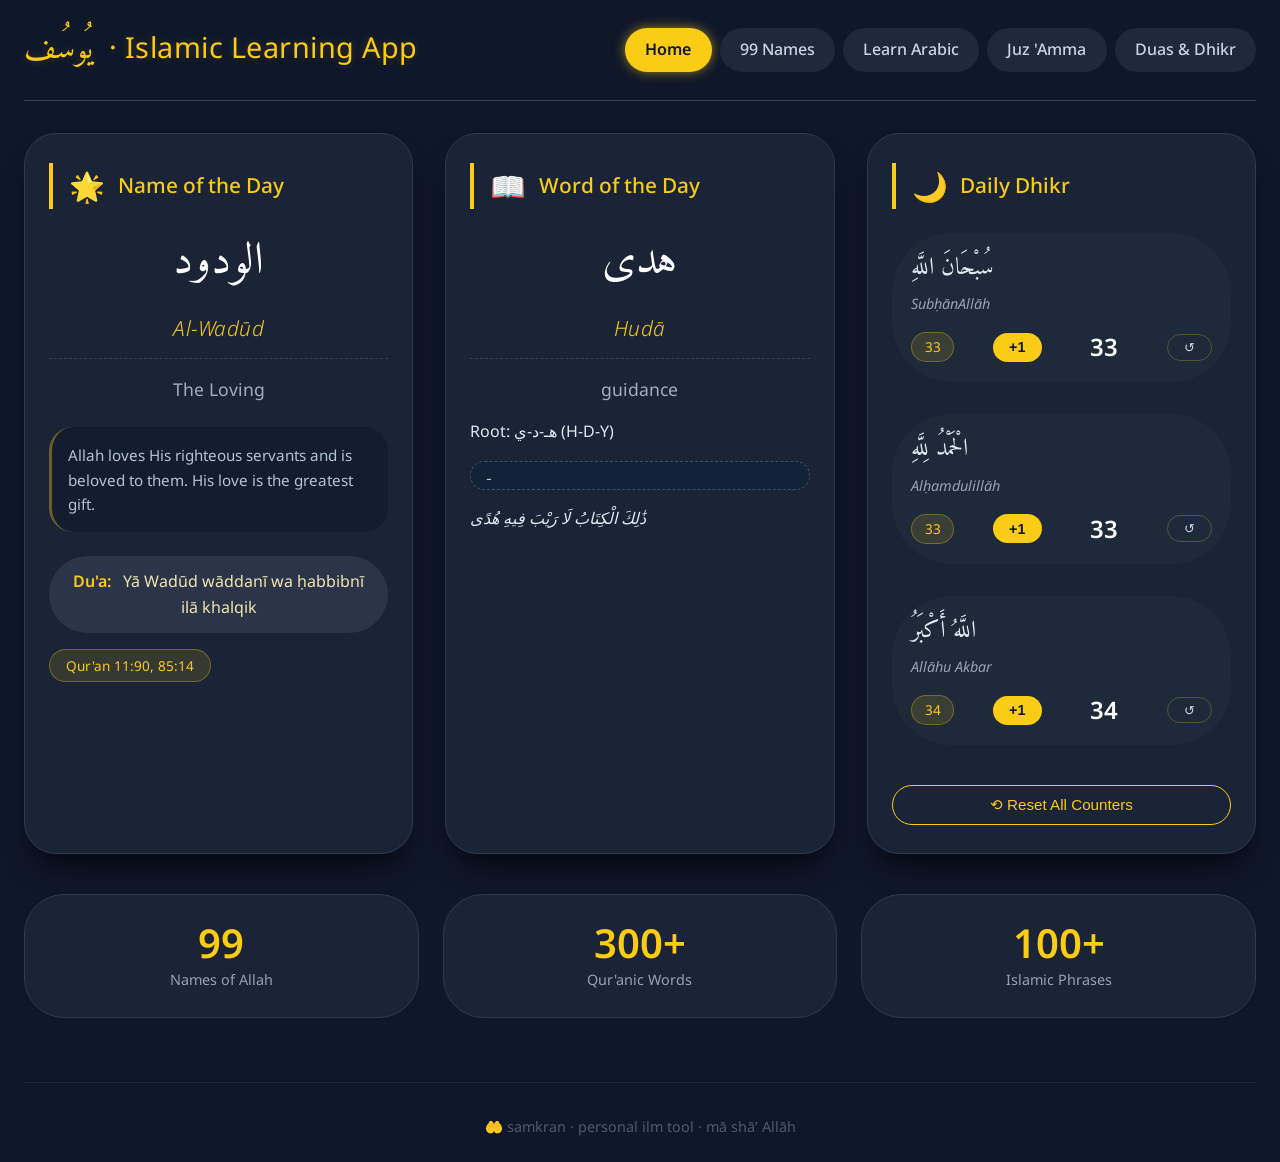
==== commit e04f7e0c: "Updated my app name" ====
--- a/index.html
+++ b/index.html
@@ -3,7 +3,7 @@
 <head>
   <meta charset="UTF-8">
   <meta name="viewport" content="width=device-width, initial-scale=1.0">
-  <title>Samkran Ilm · Home</title>
+  <title>Yusuf · Islamic Learning App</title>
   <link rel="stylesheet" href="css/style.css">
   <link rel="preconnect" href="https://fonts.googleapis.com">
   <link rel="preconnect" href="https://fonts.gstatic.com" crossorigin>
@@ -28,7 +28,7 @@
   <div class="container">
     <header class="header">
       <div class="logo">
-        <h1><span class="arabic-logo">سَمرقان</span> · Samkran Ilm</h1>
+        <h1><span class="arabic-logo">يُوسُف</span> · Islamic Learning App</h1>
       </div>
       <nav class="nav">
         <a href="index.html" class="active">Home</a>
--- a/css/style.css
+++ b/css/style.css
@@ -2940,4 +2940,213 @@
         break-inside: avoid;
         border: 1px solid #000;
     }
+}
+
+
+/* Add these mobile-specific styles at the end of your style.css */
+
+/* Base mobile styles */
+@media screen and (max-width: 768px) {
+    .container {
+        width: 100%;
+        padding: 10px;
+        overflow-x: hidden;
+    }
+
+    /* Header navigation for mobile */
+    .nav {
+        display: flex;
+        flex-wrap: wrap;
+        justify-content: center;
+        gap: 8px;
+        margin-top: 15px;
+    }
+
+    .nav a {
+        padding: 8px 12px;
+        font-size: 14px;
+        white-space: nowrap;
+    }
+
+    /* Arabic header */
+    .arabic-header h2 {
+        font-size: 1.8em;
+        word-break: break-word;
+    }
+
+    /* Progress bars - stack vertically on mobile */
+    .learning-progress {
+        grid-template-columns: 1fr;
+        gap: 15px;
+        padding: 15px;
+    }
+
+    /* Tabs - make them scrollable horizontally */
+    .learning-tabs {
+        flex-wrap: nowrap;
+        overflow-x: auto;
+        justify-content: flex-start;
+        padding: 10px 0;
+        -webkit-overflow-scrolling: touch;
+        scrollbar-width: none; /* Firefox */
+    }
+
+    .learning-tabs::-webkit-scrollbar {
+        display: none; /* Chrome/Safari */
+    }
+
+    .tab-btn {
+        flex: 0 0 auto;
+        padding: 10px 18px;
+        font-size: 14px;
+    }
+
+    /* Letters grid - adjust for mobile */
+    .letters-master-grid {
+        grid-template-columns: repeat(3, 1fr) !important;
+        gap: 8px;
+        padding: 10px;
+    }
+
+    .letter-card {
+        padding: 10px 5px;
+    }
+
+    .letter-arabic {
+        font-size: 28px;
+    }
+
+    /* Words grid */
+    .words-grid {
+        grid-template-columns: repeat(2, 1fr) !important;
+        gap: 10px;
+    }
+
+    .word-card {
+        padding: 12px;
+    }
+
+    /* Filter bar */
+    .filter-bar {
+        flex-direction: column;
+        gap: 10px;
+    }
+
+    .search-box, .category-select {
+        width: 100%;
+        padding: 12px;
+        font-size: 16px; /* Prevents zoom on mobile */
+    }
+
+    /* Conversation container */
+    .conversation-header {
+        flex-direction: column;
+        gap: 10px;
+    }
+
+    .conversation-bubble {
+        max-width: 90%;
+        padding: 12px;
+        font-size: 14px;
+    }
+
+    /* Quiz section */
+    .quiz-controls-panel {
+        flex-direction: column;
+        gap: 10px;
+    }
+
+    .quiz-options-grid {
+        grid-template-columns: 1fr !important;
+    }
+
+    .quiz-card-large {
+        padding: 15px;
+    }
+
+    /* Practice section */
+    .practice-input-group {
+        flex-direction: column;
+    }
+
+    .practice-input-group input,
+    .practice-input-group button {
+        width: 100%;
+        border-radius: 8px !important;
+    }
+
+    /* Writing practice */
+    .writing-practice {
+        flex-direction: column;
+        align-items: center;
+    }
+
+    .writing-input {
+        width: 80px;
+        height: 80px;
+        font-size: 40px;
+    }
+
+    /* Footer */
+    .footer {
+        padding: 15px;
+        font-size: 14px;
+    }
+}
+
+/* Small phones */
+@media screen and (max-width: 480px) {
+    .letters-master-grid {
+        grid-template-columns: repeat(2, 1fr) !important;
+    }
+
+    .words-grid {
+        grid-template-columns: 1fr !important;
+    }
+
+    .arabic-header h2 {
+        font-size: 1.5em;
+    }
+
+    .tab-btn {
+        padding: 8px 14px;
+        font-size: 13px;
+    }
+
+    .conversation-bubble {
+        max-width: 100%;
+    }
+}
+
+/* Fix for touch interactions */
+.tab-btn, 
+.letter-card, 
+.word-card,
+.quiz-option,
+button {
+    cursor: pointer;
+    -webkit-tap-highlight-color: transparent;
+}
+
+.tab-btn:active,
+.letter-card:active,
+.word-card:active {
+    transform: scale(0.98);
+    opacity: 0.9;
+}
+
+/* Ensure text doesn't overflow */
+h1, h2, h3, h4, p, span {
+    word-wrap: break-word;
+    overflow-wrap: break-word;
+}
+
+/* Fix for 100vh on mobile */
+.arabic-page {
+    min-height: 100vh;
+    min-height: -webkit-fill-available;
+}
+
+html {
+    height: -webkit-fill-available;
 }
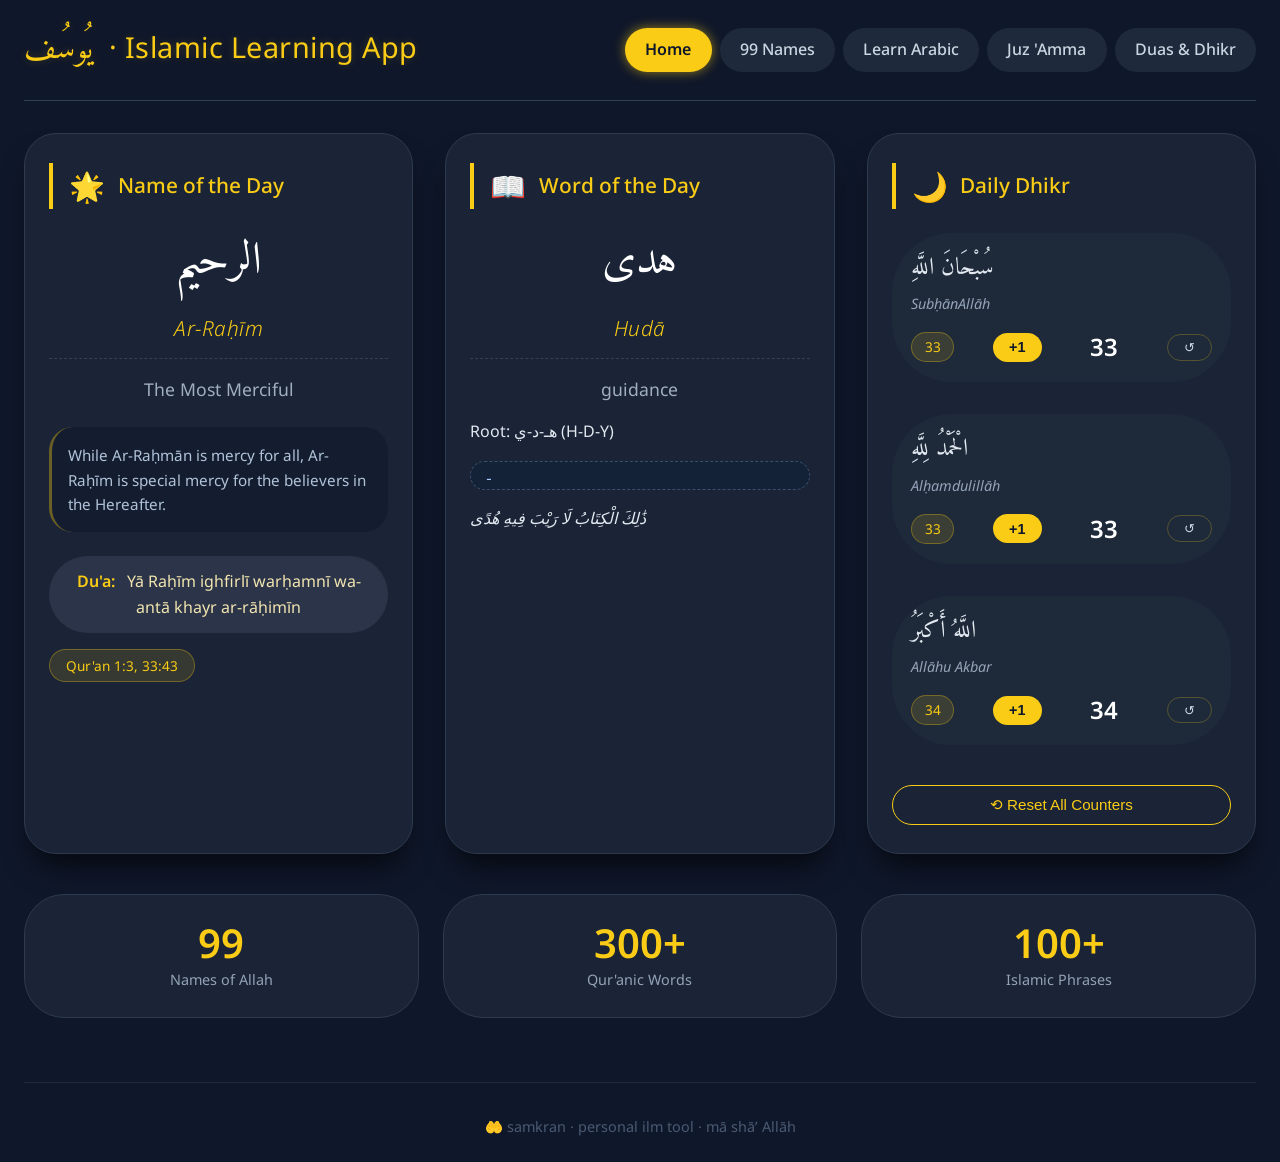
==== commit 6488537d: "Added sw.js file plus install button" ====
--- a/index.html
+++ b/index.html
@@ -150,5 +150,40 @@
   <script src="js/namesData.js"></script>
   <script src="js/arabic-data.js"></script>
   <script src="js/main.js"></script>
+
+  <script>
+  if ('serviceWorker' in navigator) {
+    navigator.serviceWorker.register('/sw.js')
+      .then(reg => console.log('✅ Service Worker registered'))
+      .catch(err => console.log('❌ Service Worker error:', err));
+  }
+</script>
+
+<div id="install-btn" style="display: none; position: fixed; bottom: 20px; left: 20px; right: 20px; background: #facc15; color: #0f172a; text-align: center; padding: 15px; border-radius: 50px; font-weight: bold; cursor: pointer; z-index: 1000;">
+  📲 Install App
+</div>
+
+<script>
+  let deferredPrompt;
+  const installBtn = document.getElementById('install-btn');
+  
+  window.addEventListener('beforeinstallprompt', (e) => {
+    e.preventDefault();
+    deferredPrompt = e;
+    installBtn.style.display = 'block';
+  });
+  
+  installBtn.addEventListener('click', async () => {
+    if (!deferredPrompt) return;
+    installBtn.style.display = 'none';
+    deferredPrompt.prompt();
+    const { outcome } = await deferredPrompt.userChoice;
+    console.log('Install result:', outcome);
+  });
+  
+  window.addEventListener('appinstalled', () => {
+    installBtn.style.display = 'none';
+  });
+</script>
 </body>
 </html>
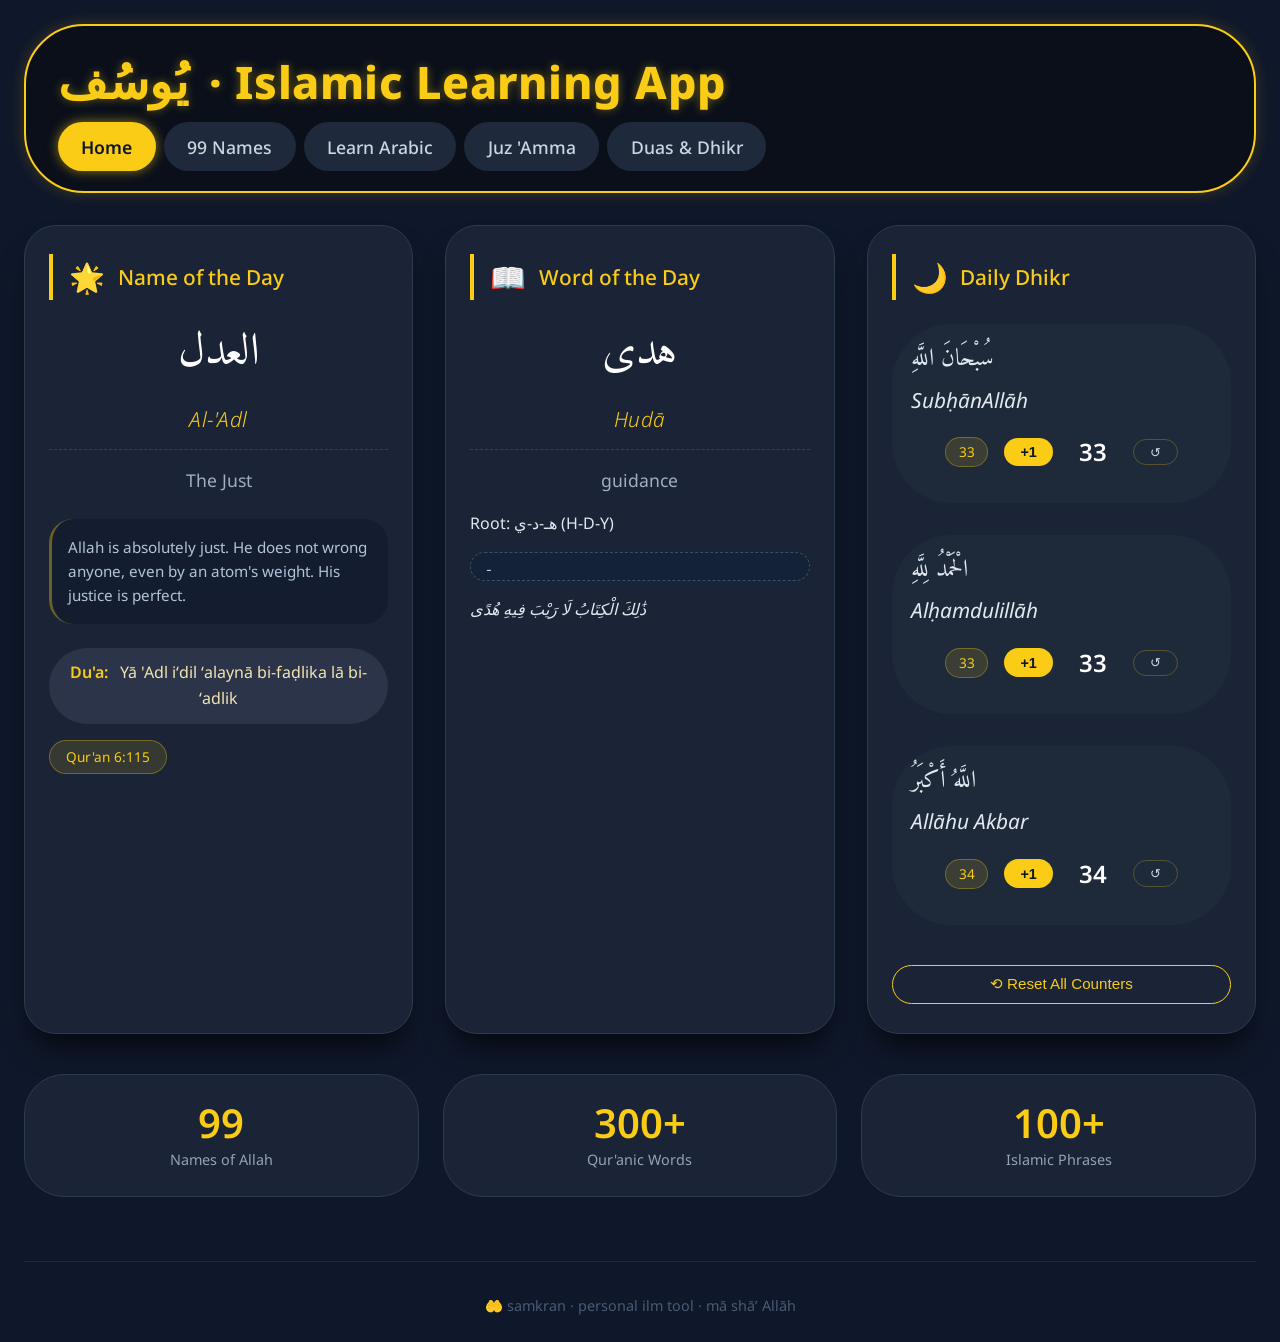
==== commit 0ad8cd82: "Updated dua tab" ====
--- a/index.html
+++ b/index.html
@@ -35,7 +35,7 @@
         <a href="names.html">99 Names</a>
         <a href="arabic.html">Learn Arabic</a>
         <a href="juzAmma.html">Juz 'Amma</a>
-        <a href="dua.html">Duas & Dhikr</a>
+        <a href="dua-dhikr.html">Duas & Dhikr</a>
       </nav>
     </header>
 
--- a/css/style.css
+++ b/css/style.css
@@ -8,7 +8,7 @@
 }
 
 body {
-  background-color: #0f172a; /* deep navy */
+  background-color: #0f172a;
   color: #e2e8f0;
   font-family: 'Noto Sans', -apple-system, BlinkMacSystemFont, 'Segoe UI', sans-serif;
   line-height: 1.6;
@@ -27,23 +27,27 @@
   justify-content: space-between;
   align-items: center;
   flex-wrap: wrap;
-  padding-bottom: 1.5rem;
+  background-color: #0a0f1a;
+  padding: 1.2rem 2rem;
+  border-radius: 60px;
+  border: 2px solid #facc15;
+  box-shadow: 0 0 15px rgba(250, 204, 21, 0.2);
   margin-bottom: 2rem;
-  border-bottom: 1px solid #334155;
 }
 
 .logo h1 {
-  font-size: 1.8rem;
-  font-weight: 400;
-  color: #facc15; /* gold */
-  text-shadow: 0 0 8px rgba(250, 204, 21, 0.2);
+  font-size: 2.8rem;
+  font-weight: 800;
+  color: #facc15;
+  text-shadow: 0 0 10px rgba(250, 204, 21, 0.4);
   letter-spacing: 0.5px;
 }
 
 .arabic-logo {
   font-family: 'Amiri', serif;
-  font-size: 2rem;
+  font-size: 3rem;
   margin-right: 0.5rem;
+  font-weight: 800;
 }
 
 .nav {
@@ -55,12 +59,13 @@
 .nav a {
   color: #cbd5e1;
   text-decoration: none;
-  padding: 0.5rem 1.2rem;
+  padding: 0.6rem 1.4rem;
   border-radius: 40px;
   background-color: #1e293b;
   border: 1px solid transparent;
   transition: all 0.2s ease;
   font-weight: 500;
+  font-size: 1.1rem;
 }
 
 .nav a:hover {
@@ -76,7 +81,7 @@
   box-shadow: 0 0 12px #facc1590;
 }
 
-/* ===== CARDS & GRIDS ===== */
+/* ===== CARDS & GRIDS (GENERAL) ===== */
 .dashboard {
   display: grid;
   grid-template-columns: repeat(auto-fit, minmax(320px, 1fr));
@@ -202,7 +207,7 @@
   padding: 0.4rem 1.2rem;
 }
 
-/* ===== COUNTERS ===== */
+/* ===== COUNTERS (used in Dhikr) ===== */
 .dhikr-item {
   background: #1e2a3a;
   border-radius: 60px;
@@ -502,7 +507,7 @@
   cursor: help;
 }
 
-/* ===== TABS ===== */
+/* ===== TABS (general) ===== */
 .tabs-container {
   display: flex;
   flex-wrap: wrap;
@@ -676,19 +681,2207 @@
   font-size: 0.9rem;
 }
 
-.counter-card {
+/* ===== ROOTS & KHUTBAH ===== */
+.roots-grid {
+  display: grid;
+  grid-template-columns: repeat(auto-fit, minmax(250px, 1fr));
+  gap: 1.5rem;
+  margin: 2rem 0;
+}
+
+.root-card {
+  background: #1a2436;
+  border-radius: 28px;
+  padding: 1.5rem;
+  border: 1px solid #2d3a4f;
+}
+
+.root-letters {
+  font-family: 'Amiri', serif;
+  font-size: 2.5rem;
+  color: #facc15;
+  margin-bottom: 0.5rem;
+}
+
+.root-meaning {
+  color: white;
+  font-weight: 500;
+  margin-bottom: 1rem;
+}
+
+.root-words {
+  list-style: none;
+}
+
+.root-words li {
+  padding: 0.3rem 0;
+  border-bottom: 1px dashed #334155;
+  display: flex;
+  justify-content: space-between;
+}
+
+.khutbah-grid {
+  display: grid;
+  grid-template-columns: repeat(auto-fill, minmax(200px, 1fr));
+  gap: 1rem;
+  margin: 1.5rem 0;
+}
+
+.khutbah-item {
+  background: #1b2538;
+  border-radius: 20px;
+  padding: 1rem;
+  text-align: center;
+}
+
+.khutbah-arabic {
+  font-family: 'Amiri', serif;
+  font-size: 1.8rem;
+  color: white;
+}
+
+.khutbah-translit {
+  color: #facc15;
+  font-style: italic;
+  font-size: 0.9rem;
+}
+
+.khutbah-meaning {
+  color: #94a3b8;
+  font-size: 0.85rem;
+  margin-top: 0.3rem;
+}
+
+/* ===== FOOTER ===== */
+.footer {
+  margin-top: 4rem;
+  text-align: center;
+  color: #4b5b73;
+  font-size: 0.9rem;
+  border-top: 1px solid #1e2a3a;
+  padding-top: 2rem;
+}
+
+/* ===== UTILITY CLASSES ===== */
+.section-header {
+  display: flex;
+  justify-content: space-between;
+  align-items: center;
+  flex-wrap: wrap;
+  margin: 1.5rem 0;
+}
+
+.section-header h2 {
+  color: #facc15;
+  font-weight: 500;
+}
+
+.info-box {
+  background: #1a2436;
+  border-radius: 28px;
+  padding: 1.5rem;
+  margin: 1.5rem 0;
+  border-left: 4px solid #facc15;
+}
+
+/* ===== SCROLLBAR STYLING ===== */
+::-webkit-scrollbar {
+  width: 8px;
+}
+
+::-webkit-scrollbar-track {
+  background: #1a2436;
+  border-radius: 10px;
+}
+
+::-webkit-scrollbar-thumb {
+  background: #3d4e66;
+  border-radius: 10px;
+}
+
+::-webkit-scrollbar-thumb:hover {
+  background: #facc1540;
+}
+
+/* ===== JUZ 'AMMA STYLES ===== */
+.juz-content {
+  min-height: 60vh;
+  padding: 1rem 0;
+}
+
+.juz-header {
+  margin-bottom: 2rem;
+}
+
+.juz-header h2 {
+  font-size: 2.2rem;
+  color: #facc15;
+  margin-bottom: 1rem;
+  font-weight: 500;
+}
+
+.progress-summary {
+  background: #1a2436;
+  border-radius: 60px;
+  padding: 1.5rem;
+  margin-bottom: 2rem;
+  border: 1px solid #2d3a4f;
+}
+
+.summary-stats {
+  display: flex;
+  justify-content: space-between;
+  margin-bottom: 1rem;
+  color: #e2e8f0;
+}
+
+.stat {
+  font-size: 1.1rem;
+}
+
+.overall-progress-bar {
+  height: 8px;
+  background: #2d3a4f;
+  border-radius: 10px;
+  overflow: hidden;
+}
+
+.progress-fill {
+  height: 100%;
+  background: linear-gradient(90deg, #facc15, #4ade80);
+  transition: width 0.3s ease;
+}
+
+.surah-grid {
+  display: flex;
+  flex-direction: column;
+  gap: 1rem;
+}
+
+.surah-card {
+  background: #1a2436;
+  border-radius: 24px;
+  padding: 1.2rem 1.5rem;
+  border: 1px solid #2d3a4f;
+  display: flex;
+  align-items: center;
+  gap: 1.5rem;
+  position: relative;
+  transition: all 0.2s ease;
+  cursor: pointer;
+}
+
+.surah-card:hover {
+  border-color: #facc15;
+  transform: translateX(8px);
+  box-shadow: 0 4px 12px rgba(250, 204, 21, 0.1);
+}
+
+.surah-card.memorized {
+  border-left: 4px solid #4ade80;
+}
+
+.surah-number {
+  font-size: 1.8rem;
+  font-weight: 600;
+  color: #facc15;
+  opacity: 0.5;
+  min-width: 50px;
+  text-align: center;
+}
+
+.surah-info {
+  flex: 1;
+}
+
+.surah-arabic {
+  font-family: 'Amiri', serif;
+  font-size: 1.8rem;
+  color: white;
+  line-height: 1.4;
+}
+
+.surah-english {
+  font-size: 1.2rem;
+  color: #e2e8f0;
+  margin-bottom: 0.3rem;
+}
+
+.surah-ayahs {
+  font-size: 0.9rem;
+  color: #94a3b8;
+}
+
+.surah-progress {
+  width: 100px;
+  height: 4px;
+  background: #2d3a4f;
+  border-radius: 4px;
+  overflow: hidden;
+}
+
+.surah-progress .progress-bar {
+  height: 100%;
+  background: #4ade80;
+  transition: width 0.3s ease;
+}
+
+.memorized-badge {
+  position: absolute;
+  top: -8px;
+  right: 20px;
+  background: #4ade80;
+  color: #0f172a;
+  padding: 0.2rem 1rem;
+  border-radius: 30px;
+  font-size: 0.8rem;
+  font-weight: 600;
+}
+
+.play-btn-small {
+  background: #facc15;
+  border: none;
+  color: #0f172a;
+  width: 40px;
+  height: 40px;
+  border-radius: 50%;
+  font-size: 1.2rem;
+  cursor: pointer;
+  transition: all 0.2s;
+  display: flex;
+  align-items: center;
+  justify-content: center;
+}
+
+.play-btn-small:hover {
+  transform: scale(1.1);
+  box-shadow: 0 0 20px #facc15;
+}
+
+.surah-view {
+  animation: fadeIn 0.3s ease;
+}
+
+.back-btn {
+  background: #1e2a3a;
+  border: 1px solid #facc1540;
+  color: white;
+  padding: 0.6rem 1.5rem;
+  border-radius: 40px;
+  cursor: pointer;
+  margin-bottom: 2rem;
+  font-size: 1rem;
+  transition: all 0.2s;
+}
+
+.back-btn:hover {
+  background: #2a3a50;
+  border-color: #facc15;
+}
+
+.surah-header {
+  text-align: center;
+  margin-bottom: 2rem;
+  padding: 2rem;
+  background: #1a2436;
+  border-radius: 40px;
+  border: 1px solid #2d3a4f;
+}
+
+.surah-arabic-large {
+  font-family: 'Amiri', serif;
+  font-size: 3.5rem;
+  color: #facc15;
+  margin-bottom: 0.5rem;
+}
+
+.surah-english-large {
+  font-size: 1.8rem;
+  color: #e2e8f0;
+  margin-bottom: 0.5rem;
+}
+
+.surah-meta {
+  color: #94a3b8;
+  font-size: 1rem;
+}
+
+.audio-player {
+  background: #1a2436;
+  border-radius: 60px;
+  padding: 1.5rem;
+  margin-bottom: 2rem;
+  border: 1px solid #2d3a4f;
+}
+
+.player-controls {
+  display: flex;
+  gap: 1rem;
+  justify-content: center;
+  flex-wrap: wrap;
+  margin-bottom: 1rem;
+}
+
+.control-btn {
+  background: #2d3a4f;
+  border: none;
+  color: white;
+  padding: 0.6rem 1.5rem;
+  border-radius: 40px;
+  cursor: pointer;
+  font-size: 1rem;
+  transition: all 0.2s;
+  min-width: 100px;
+}
+
+.control-btn:hover {
+  background: #facc15;
+  color: #0f172a;
+}
+
+.speed-control {
+  display: flex;
+  align-items: center;
+  gap: 0.5rem;
+}
+
+.speed-control select {
+  background: #2d3a4f;
+  border: 1px solid #facc1540;
+  color: white;
+  padding: 0.5rem 1rem;
+  border-radius: 30px;
+  cursor: pointer;
+}
+
+.progress-container {
+  position: relative;
+  height: 10px;
+  background: #2d3a4f;
+  border-radius: 10px;
+  overflow: hidden;
+}
+
+.progress-container .progress-bar {
+  position: absolute;
+  top: 0;
+  left: 0;
+  height: 100%;
+  background: linear-gradient(90deg, #facc15, #4ade80);
+  pointer-events: none;
+}
+
+.seek-slider {
+  position: absolute;
+  top: 0;
+  left: 0;
+  width: 100%;
+  height: 100%;
+  opacity: 0;
+  cursor: pointer;
+  z-index: 2;
+}
+
+.seek-slider:hover {
+  opacity: 0.3;
+}
+
+.view-controls {
+  display: flex;
+  gap: 0.5rem;
+  justify-content: center;
+  margin-bottom: 2rem;
+  flex-wrap: wrap;
+}
+
+.view-btn {
+  background: transparent;
+  border: 1px solid #2d3a4f;
+  color: #94a3b8;
+  padding: 0.6rem 1.2rem;
+  border-radius: 40px;
+  cursor: pointer;
+  transition: all 0.2s;
+  font-size: 0.95rem;
+}
+
+.view-btn:hover {
+  border-color: #facc15;
+  color: white;
+}
+
+.view-btn.active {
+  background: #facc15;
+  color: #0f172a;
+  border-color: #facc15;
+  font-weight: 600;
+}
+
+.ayah-container {
   background: #1a2436;
   border-radius: 40px;
   padding: 2rem;
+  border: 1px solid #2d3a4f;
+  max-height: 500px;
+  overflow-y: auto;
+}
+
+.ayah {
+  padding: 1rem;
+  border-bottom: 1px solid #2d3a4f;
+  transition: all 0.2s;
+  font-size: 1.2rem;
+  line-height: 1.8;
+  cursor: pointer;
+}
+
+.ayah:last-child {
+  border-bottom: none;
+}
+
+.ayah:hover {
+  background: #2d3a4f;
+  transform: translateX(5px);
+}
+
+.ayah.active-ayah {
+  background: rgba(250, 204, 21, 0.15);
+  border-left: 4px solid #facc15;
+  border-radius: 0 8px 8px 0;
+}
+
+.ayah-number {
+  color: #facc15;
+  font-weight: 600;
+  margin-right: 1rem;
+  min-width: 40px;
+  display: inline-block;
+  font-size: 1rem;
+}
+
+.ayah-arabic {
+  font-family: 'Amiri', serif;
+  font-size: 1.8rem;
+  color: white;
+  line-height: 2.2;
+  direction: rtl;
+  display: inline-block;
+  width: 100%;
+  text-align: right;
+}
+
+.ayah-translit {
+  color: #e2e8f0;
+  font-style: italic;
+  font-size: 1.2rem;
+  line-height: 1.8;
+}
+
+.ayah-swahili {
+  color: #94a3b8;
+  font-size: 1.1rem;
+  line-height: 1.8;
+}
+
+/* Memorization Mode */
+.ayah-container.memorization-mode .ayah:not(.active-ayah) .ayah-arabic,
+.ayah-container.memorization-mode .ayah:not(.active-ayah) .ayah-translit,
+.ayah-container.memorization-mode .ayah:not(.active-ayah) .ayah-swahili {
+  filter: blur(5px);
+  user-select: none;
+  opacity: 0.5;
+}
+
+.ayah-container.memorization-mode .ayah.active-ayah .ayah-arabic,
+.ayah-container.memorization-mode .ayah.active-ayah .ayah-translit,
+.ayah-container.memorization-mode .ayah.active-ayah .ayah-swahili {
+  filter: none;
+  opacity: 1;
+  font-weight: bold;
+}
+
+/* Surah Navigation */
+.surah-navigation {
+  display: flex;
+  justify-content: space-between;
+  margin-top: 2rem;
+  gap: 1rem;
+  flex-wrap: wrap;
+}
+
+.surah-navigation .nav-btn {
+  background: #1e2a3a;
+  border: 1px solid #facc1540;
+  color: white;
+  padding: 0.8rem 1.5rem;
+  border-radius: 40px;
+  cursor: pointer;
+  font-size: 1rem;
+  transition: all 0.2s;
+  flex: 1;
+  min-width: 150px;
+}
+
+.surah-navigation .nav-btn:hover:not(:disabled) {
+  background: #2a3a50;
+  border-color: #facc15;
+}
+
+.surah-navigation .nav-btn:disabled {
+  opacity: 0.3;
+  cursor: not-allowed;
+}
+
+/* ===== ARABIC LEARNING PAGE STYLES ===== */
+.arabic-page {
+  max-width: 1200px;
+  margin: 0 auto;
+  padding: 2rem 1rem;
+}
+
+.arabic-header {
+  text-align: center;
+  margin-bottom: 2rem;
+}
+
+.arabic-header h2 {
+  font-size: 2rem;
+  color: #facc15;
+  margin-bottom: 0.5rem;
+  font-family: 'Amiri', serif;
+}
+
+.arabic-subtitle {
+  color: #94a3b8;
+  font-size: 1.1rem;
+}
+
+/* Learning Progress */
+.learning-progress {
+  display: grid;
+  grid-template-columns: repeat(auto-fit, minmax(200px, 1fr));
+  gap: 1.5rem;
+  margin-bottom: 2.5rem;
+  padding: 1.5rem;
+  background: #1a2436;
+  border-radius: 16px;
+  border: 1px solid #2d3a4f;
+}
+
+.progress-item {
+  text-align: center;
+}
+
+.progress-label {
+  display: block;
+  font-weight: 600;
+  color: #e2e8f0;
+  margin-bottom: 0.5rem;
+}
+
+.progress-bar-container {
+  height: 8px;
+  background: #2d3a4f;
+  border-radius: 4px;
+  margin-bottom: 0.5rem;
+  overflow: hidden;
+}
+
+.progress-bar-fill {
+  height: 100%;
+  background: linear-gradient(90deg, #facc15, #4ade80);
+  border-radius: 4px;
+  transition: width 0.5s ease;
+}
+
+.progress-count {
+  color: #94a3b8;
+  font-size: 0.9rem;
+}
+
+/* Learning Tabs */
+.learning-tabs {
+  display: flex;
+  flex-wrap: wrap;
+  justify-content: center;
+  gap: 0.5rem;
+  margin-bottom: 2rem;
+  background: #1a2436;
+  padding: 0.8rem;
+  border-radius: 60px;
+  border: 1px solid #2d3a4f;
+}
+
+.learning-tabs .tab-btn {
+  padding: 0.75rem 1.5rem;
+  border: none;
+  background: transparent;
+  color: #94a3b8;
+  font-weight: 500;
+  cursor: pointer;
+  border-radius: 40px;
+  transition: all 0.2s ease;
+  font-size: 1rem;
+}
+
+.learning-tabs .tab-btn:hover {
+  background: #2d3a4f;
+  color: white;
+}
+
+.learning-tabs .tab-btn.active {
+  background: #facc15;
+  color: #0f172a;
+  font-weight: 600;
+}
+
+.learning-tab-content {
+  display: none;
+  animation: fadeIn 0.5s ease;
+}
+
+.learning-tab-content.active {
+  display: block;
+}
+
+/* Letters Master Grid */
+.letters-master-grid {
+  display: grid;
+  grid-template-columns: repeat(auto-fill, minmax(100px, 1fr));
+  gap: 1rem;
+  margin-bottom: 2rem;
+}
+
+.letter-master-card {
+  background: #1a2436;
+  border: 2px solid #2d3a4f;
+  border-radius: 12px;
+  padding: 1rem;
+  text-align: center;
+  cursor: pointer;
+  transition: all 0.3s ease;
+  position: relative;
+}
+
+.letter-master-card:hover {
+  transform: translateY(-5px);
+  border-color: #facc15;
+  box-shadow: 0 10px 20px rgba(0, 0, 0, 0.5);
+}
+
+.letter-main {
+  font-family: 'Amiri', serif;
+  font-size: 3rem;
+  color: #facc15;
+  line-height: 1;
+  margin-bottom: 0.5rem;
+}
+
+.letter-name {
+  display: block;
+  font-weight: 600;
+  color: #e2e8f0;
+  font-size: 0.9rem;
+}
+
+.letter-sound {
+  display: block;
+  color: #94a3b8;
+  font-size: 0.8rem;
+}
+
+.viewed-badge {
+  position: absolute;
+  top: 5px;
+  right: 5px;
+  background: #facc15;
+  color: #0f172a;
+  width: 20px;
+  height: 20px;
+  border-radius: 50%;
+  display: flex;
+  align-items: center;
+  justify-content: center;
+  font-size: 0.8rem;
+  font-weight: bold;
+}
+
+.viewed-badge-small {
+  position: absolute;
+  top: 5px;
+  right: 5px;
+  color: #facc15;
+  font-size: 1rem;
+}
+
+/* Letter Modal */
+.letter-modal {
+  position: fixed;
+  top: 0;
+  left: 0;
+  width: 100%;
+  height: 100%;
+  background: rgba(0, 0, 0, 0.9);
+  display: flex;
+  align-items: center;
+  justify-content: center;
+  z-index: 1000;
+}
+
+.letter-modal-content {
+  background: #1a2436;
+  border: 2px solid #facc15;
+  border-radius: 20px;
+  padding: 2rem;
+  max-width: 500px;
+  width: 90%;
+  max-height: 80vh;
+  overflow-y: auto;
+  position: relative;
+}
+
+.close-modal {
+  position: absolute;
+  top: 1rem;
+  right: 1rem;
+  background: none;
+  border: none;
+  font-size: 1.5rem;
+  cursor: pointer;
+  color: #94a3b8;
+}
+
+.close-modal:hover {
+  color: #facc15;
+}
+
+.letter-modal-header {
+  text-align: center;
+  margin-bottom: 2rem;
+  padding-bottom: 1rem;
+  border-bottom: 1px solid #2d3a4f;
+}
+
+.letter-modal-arabic {
+  font-family: 'Amiri', serif;
+  font-size: 5rem;
+  color: #facc15;
+  line-height: 1;
+}
+
+.letter-modal-name {
+  font-size: 1.2rem;
+  color: #e2e8f0;
+}
+
+.letter-detail-item {
+  margin-bottom: 1.5rem;
+}
+
+.detail-label {
+  display: block;
+  font-weight: 600;
+  color: #facc15;
+  margin-bottom: 0.25rem;
+}
+
+.detail-value {
+  color: #e2e8f0;
+}
+
+.example-list {
+  margin: 0.5rem 0 0 1.5rem;
+  color: #94a3b8;
+}
+
+.letter-practice-btn {
+  width: 100%;
+  padding: 1rem;
+  background: #facc15;
+  color: #0f172a;
+  border: none;
+  border-radius: 8px;
+  font-weight: 600;
+  cursor: pointer;
+  transition: all 0.3s ease;
+  margin-top: 1rem;
+}
+
+.letter-practice-btn:hover {
+  background: #ffd966;
+  transform: translateY(-2px);
+}
+
+/* Writing Practice */
+.letter-practice {
+  background: #1a2436;
+  border: 1px solid #2d3a4f;
+  border-radius: 16px;
+  padding: 2rem;
+  margin-top: 2rem;
+  text-align: center;
+}
+
+.letter-practice h4 {
+  color: #facc15;
+  margin-bottom: 1.5rem;
+}
+
+.writing-practice {
+  display: flex;
+  align-items: center;
+  justify-content: center;
+  gap: 1rem;
+  flex-wrap: wrap;
+}
+
+.writing-letter {
+  font-family: 'Amiri', serif;
+  font-size: 4rem;
+  color: #facc15;
+  background: #0f172a;
+  padding: 1rem 2rem;
+  border-radius: 12px;
+  border: 1px solid #2d3a4f;
+}
+
+.writing-input {
+  padding: 1rem;
+  font-size: 1.5rem;
+  width: 100px;
+  text-align: center;
+  border: 2px solid #2d3a4f;
+  border-radius: 8px;
+  font-family: 'Amiri', serif;
+  background: #0f172a;
+  color: white;
+}
+
+.writing-check, .writing-next {
+  padding: 0.75rem 1.5rem;
+  border: none;
+  border-radius: 8px;
+  font-weight: 600;
+  cursor: pointer;
+  transition: all 0.3s ease;
+}
+
+.writing-check {
+  background: #facc15;
+  color: #0f172a;
+}
+
+.writing-check:hover {
+  background: #ffd966;
+}
+
+.writing-next {
+  background: #2d3a4f;
+  color: white;
+}
+
+.writing-next:hover {
+  background: #3d4e66;
+}
+
+/* Word Cards (Learning) */
+.word-card {
+  background: #1a2436;
+  border: 1px solid #2d3a4f;
+  border-radius: 12px;
+  padding: 1.5rem 1rem;
+  text-align: center;
+  cursor: pointer;
+  transition: all 0.3s ease;
+  position: relative;
+}
+
+.word-card:hover {
+  transform: translateY(-5px);
+  border-color: #facc15;
+  box-shadow: 0 10px 20px rgba(0, 0, 0, 0.5);
+}
+
+.word-arabic {
+  font-family: 'Amiri', serif;
+  font-size: 2rem;
+  color: #facc15;
+  margin-bottom: 0.5rem;
+}
+
+.word-meaning {
+  font-weight: 600;
+  color: #e2e8f0;
+  margin-bottom: 0.25rem;
+}
+
+.word-category {
+  display: inline-block;
+  padding: 0.25rem 0.75rem;
+  background: #facc1520;
+  color: #facc15;
+  border-radius: 20px;
+  font-size: 0.8rem;
+  border: 1px solid #facc1540;
+}
+
+/* Flashcard */
+.word-flashcard {
+  position: fixed;
+  top: 50%;
+  left: 50%;
+  transform: translate(-50%, -50%);
+  background: #1a2436;
+  border: 2px solid #facc15;
+  border-radius: 20px;
+  padding: 2rem;
+  max-width: 500px;
+  width: 90%;
+  z-index: 1000;
+  box-shadow: 0 20px 40px rgba(0, 0, 0, 0.8);
+}
+
+.flashcard-content {
+  text-align: center;
+}
+
+.flashcard-arabic {
+  font-family: 'Amiri', serif;
+  font-size: 4rem;
+  color: #facc15;
+  margin-bottom: 1rem;
+}
+
+.flashcard-translit {
+  font-size: 1.2rem;
+  color: #e2e8f0;
+  margin-bottom: 0.5rem;
+}
+
+.flashcard-meaning {
+  font-size: 1.5rem;
+  font-weight: 600;
+  color: white;
+  margin-bottom: 1rem;
+}
+
+.flashcard-example {
+  background: #0f172a;
+  padding: 1rem;
+  border-radius: 8px;
+  margin: 1rem 0;
+  color: #94a3b8;
+  font-style: italic;
+}
+
+.flashcard-navigation {
+  display: flex;
+  justify-content: center;
+  gap: 1rem;
+  margin-top: 1.5rem;
+}
+
+.flashcard-navigation button {
+  padding: 0.5rem 2rem;
+  border: 1px solid #2d3a4f;
+  border-radius: 8px;
+  background: #0f172a;
+  color: white;
+  cursor: pointer;
+  transition: all 0.3s ease;
+}
+
+.flashcard-navigation button:hover {
+  background: #facc15;
+  color: #0f172a;
+  border-color: #facc15;
+}
+
+.close-flashcard {
+  position: absolute;
+  top: 1rem;
+  right: 1rem;
+  background: none;
+  border: none;
+  font-size: 1.5rem;
+  cursor: pointer;
+  color: #94a3b8;
+}
+
+.close-flashcard:hover {
+  color: #facc15;
+}
+
+/* Phrase Cards */
+.phrase-card {
+  background: #1a2436;
+  border: 1px solid #2d3a4f;
+  border-radius: 16px;
+  padding: 1.5rem;
+  transition: all 0.3s ease;
+  position: relative;
+}
+
+.phrase-card:hover {
+  transform: translateY(-5px);
+  border-color: #facc15;
+  box-shadow: 0 10px 20px rgba(0, 0, 0, 0.5);
+}
+
+.phrase-arabic-large {
+  font-family: 'Amiri', serif;
+  font-size: 2.2rem;
+  color: #facc15;
+  margin-bottom: 0.5rem;
+  line-height: 1.4;
+  direction: rtl;
+}
+
+.phrase-translit {
+  color: #94a3b8;
+  font-size: 0.9rem;
+  margin-bottom: 0.5rem;
+  font-style: italic;
+}
+
+.phrase-meaning-large {
+  font-size: 1.2rem;
+  font-weight: 600;
+  color: #e2e8f0;
+  margin-bottom: 0.5rem;
+}
+
+.phrase-usage {
+  display: inline-block;
+  padding: 0.25rem 1rem;
+  background: #2d3a4f;
+  border-radius: 20px;
+  font-size: 0.8rem;
+  color: #94a3b8;
+}
+
+/* Sentence Cards */
+.sentences-grid {
+  display: grid;
+  grid-template-columns: repeat(auto-fill, minmax(280px, 1fr));
+  gap: 1.5rem;
+}
+
+.sentence-card {
+  background: #1a2436;
+  border: 1px solid #2d3a4f;
+  border-radius: 16px;
+  padding: 1.5rem;
+  transition: all 0.3s ease;
+}
+
+.sentence-card:hover {
+  transform: translateY(-5px);
+  border-color: #facc15;
+  box-shadow: 0 10px 20px rgba(0, 0, 0, 0.5);
+}
+
+.sentence-arabic {
+  font-family: 'Amiri', serif;
+  font-size: 1.8rem;
+  color: #facc15;
+  margin-bottom: 0.5rem;
+  line-height: 1.4;
+  direction: rtl;
+}
+
+.sentence-translit {
+  color: #94a3b8;
+  font-size: 0.9rem;
+  margin-bottom: 0.5rem;
+  font-style: italic;
+}
+
+.sentence-meaning {
+  color: #e2e8f0;
+  margin-bottom: 0.5rem;
+}
+
+.sentence-type {
+  display: inline-block;
+  padding: 0.25rem 1rem;
+  background: #facc1520;
+  color: #facc15;
+  border-radius: 20px;
+  font-size: 0.8rem;
+  border: 1px solid #facc1540;
+}
+
+/* Conversation Container */
+.conversation-container {
+  background: #1a2436;
+  border-radius: 20px;
+  padding: 2rem;
+  border: 1px solid #2d3a4f;
+}
+
+.conversation-header {
+  display: flex;
+  gap: 1rem;
+  margin-bottom: 2rem;
+  flex-wrap: wrap;
+}
+
+.category-select {
+  flex: 1;
+  min-width: 200px;
+  padding: 0.75rem;
+  border: 2px solid #2d3a4f;
+  border-radius: 8px;
+  font-size: 1rem;
+  color: white;
+  background: #0f172a;
+}
+
+.shuffle-btn {
+  padding: 0.75rem 1.5rem;
+  background: #facc15;
+  color: #0f172a;
+  border: none;
+  border-radius: 8px;
+  cursor: pointer;
+  transition: all 0.3s ease;
+  font-weight: 600;
+}
+
+.shuffle-btn:hover {
+  background: #ffd966;
+  transform: translateY(-2px);
+}
+
+.conversation-dialogue {
+  margin-bottom: 2rem;
+}
+
+.conversation-line {
+  padding: 1rem;
+  margin-bottom: 1rem;
+  border-radius: 12px;
+  cursor: pointer;
+  transition: all 0.3s ease;
+  position: relative;
+}
+
+.conversation-line.speaker-a {
+  background: #1e2a3a;
+  border-left: 4px solid #facc15;
+}
+
+.conversation-line.speaker-b {
+  background: #2a3a4f;
+  border-left: 4px solid #4ade80;
+}
+
+.conversation-line:hover {
+  transform: translateX(5px);
+  box-shadow: 0 5px 10px rgba(0, 0, 0, 0.3);
+}
+
+.speaker-label {
+  font-weight: 600;
+  color: #facc15;
+  margin-bottom: 0.5rem;
+}
+
+.conversation-arabic {
+  font-family: 'Amiri', serif;
+  font-size: 1.5rem;
+  color: white;
+  margin-bottom: 0.25rem;
+  line-height: 1.4;
+  direction: rtl;
+}
+
+.conversation-translit {
+  font-size: 0.9rem;
+  color: #94a3b8;
+  font-style: italic;
+  margin-bottom: 0.25rem;
+}
+
+.conversation-meaning {
+  color: #e2e8f0;
+}
+
+.current-line {
+  position: absolute;
+  top: 0.5rem;
+  right: 0.5rem;
+  background: #facc15;
+  color: #0f172a;
+  padding: 0.2rem 0.5rem;
+  border-radius: 4px;
+  font-size: 0.8rem;
+  font-weight: bold;
+}
+
+/* Conversation Practice */
+.conversation-practice {
+  background: #0f172a;
+  border: 1px solid #2d3a4f;
+  border-radius: 16px;
+  padding: 2rem;
+  margin-top: 2rem;
+}
+
+.conversation-practice h4 {
+  color: #facc15;
+  margin-bottom: 1rem;
+}
+
+.practice-role {
+  margin-bottom: 1rem;
+  font-weight: 600;
+  color: #e2e8f0;
+}
+
+.practice-role span {
+  color: #facc15;
+}
+
+.practice-line {
+  background: #1a2436;
+  padding: 1rem;
+  border-radius: 8px;
+  margin-bottom: 1rem;
+  border: 1px solid #2d3a4f;
+  color: white;
+}
+
+.practice-input-group {
+  display: flex;
+  gap: 0.5rem;
+  margin-bottom: 1rem;
+}
+
+.practice-input-group input {
+  flex: 1;
+  padding: 1rem;
+  border: 2px solid #2d3a4f;
+  border-radius: 8px;
+  font-size: 1rem;
+  background: #0f172a;
+  color: white;
+}
+
+.practice-input-group button {
+  padding: 0 2rem;
+  background: #facc15;
+  color: #0f172a;
+  border: none;
+  border-radius: 8px;
+  cursor: pointer;
+  transition: all 0.3s ease;
+  font-weight: 600;
+}
+
+.practice-input-group button:hover {
+  background: #ffd966;
+}
+
+.practice-feedback {
+  padding: 1rem;
+  border-radius: 8px;
+  font-weight: 600;
+}
+
+.practice-feedback.success {
+  background: #4ade8020;
+  color: #4ade80;
+  border: 1px solid #4ade80;
+}
+
+.practice-feedback.error {
+  background: #ef444420;
+  color: #ef4444;
+  border: 1px solid #ef4444;
+}
+
+/* Quiz Container */
+.quiz-master-container {
+  background: #1a2436;
+  border-radius: 20px;
+  padding: 2rem;
+  border: 1px solid #2d3a4f;
+}
+
+.quiz-controls-panel {
+  display: flex;
+  gap: 1rem;
+  margin-bottom: 2rem;
+  flex-wrap: wrap;
+  align-items: center;
+}
+
+.quiz-new-btn {
+  padding: 0.75rem 1.5rem;
+  background: #facc15;
+  color: #0f172a;
+  border: none;
+  border-radius: 8px;
+  cursor: pointer;
+  transition: all 0.3s ease;
+  font-weight: 600;
+}
+
+.quiz-new-btn:hover {
+  background: #ffd966;
+}
+
+.quiz-counter {
+  margin-left: auto;
+  padding: 0.5rem 1rem;
+  background: #2d3a4f;
+  border-radius: 20px;
+  font-weight: 600;
+  color: #e2e8f0;
+}
+
+.quiz-card-large {
+  background: linear-gradient(135deg, #1a2436 0%, #0f172a 100%);
+  border: 1px solid #facc15;
+  border-radius: 16px;
+  padding: 3rem 2rem;
+  margin-bottom: 2rem;
+  color: white;
+}
+
+.quiz-question-large {
+  font-size: 1.5rem;
+  margin-bottom: 2rem;
+  text-align: center;
+  line-height: 1.6;
+  color: #facc15;
+}
+
+.quiz-options-grid {
+  display: grid;
+  grid-template-columns: repeat(auto-fit, minmax(200px, 1fr));
+  gap: 1rem;
+  margin-bottom: 2rem;
+}
+
+.quiz-option-btn {
+  padding: 1rem;
+  background: #1e2a3a;
+  border: 2px solid #2d3a4f;
+  border-radius: 8px;
+  color: white;
+  font-size: 1rem;
+  cursor: pointer;
+  transition: all 0.3s ease;
+}
+
+.quiz-option-btn:hover:not(:disabled) {
+  background: #2d3a4f;
+  border-color: #facc15;
+  transform: translateY(-2px);
+}
+
+.quiz-option-btn.correct {
+  background: #4ade80;
+  border-color: #4ade80;
+  color: #0f172a;
+}
+
+.quiz-option-btn.wrong {
+  background: #ef4444;
+  border-color: #ef4444;
+}
+
+.quiz-option-btn:disabled {
+  cursor: not-allowed;
+  opacity: 0.7;
+}
+
+.quiz-input-group {
+  display: flex;
+  gap: 0.5rem;
+  margin-bottom: 2rem;
+}
+
+.quiz-input-group input {
+  flex: 1;
+  padding: 1rem;
+  border: 2px solid #2d3a4f;
+  border-radius: 8px;
+  background: #0f172a;
+  color: white;
+  font-size: 1rem;
+}
+
+.quiz-input-group input::placeholder {
+  color: #94a3b8;
+}
+
+.quiz-input-group button {
+  padding: 0 2rem;
+  background: #facc15;
+  color: #0f172a;
+  border: none;
+  border-radius: 8px;
+  cursor: pointer;
+  transition: all 0.3s ease;
+  font-weight: 600;
+}
+
+.quiz-input-group button:hover {
+  background: #ffd966;
+}
+
+.quiz-feedback-large {
+  padding: 1rem;
+  border-radius: 8px;
+  margin-bottom: 1rem;
+  text-align: center;
+  font-weight: 600;
+  font-size: 1.2rem;
+}
+
+.quiz-feedback-large.correct {
+  background: #4ade8020;
+  color: #4ade80;
+  border: 1px solid #4ade80;
+}
+
+.quiz-feedback-large.wrong {
+  background: #ef444420;
+  color: #ef4444;
+  border: 1px solid #ef4444;
+}
+
+.quiz-explanation {
+  background: #0f172a;
+  padding: 1rem;
+  border-radius: 8px;
+  font-style: italic;
+  color: #94a3b8;
+}
+
+.quiz-stats {
+  display: flex;
+  justify-content: center;
+  gap: 2rem;
+  margin-top: 2rem;
+}
+
+.quiz-stat-item {
+  text-align: center;
+}
+
+.quiz-stat-label {
+  display: block;
+  color: #94a3b8;
+  font-size: 0.9rem;
+  margin-bottom: 0.25rem;
+}
+
+.quiz-stat-value {
+  font-size: 2rem;
+  font-weight: 700;
+  color: #facc15;
+}
+
+/* Category Filters */
+.category-filters {
+  display: flex;
+  gap: 0.5rem;
+  flex-wrap: wrap;
+  margin: 1rem 0;
+}
+
+.category-btn {
+  background: transparent;
+  border: 1px solid #2d3a4f;
+  color: #94a3b8;
+  padding: 0.5rem 1.2rem;
+  border-radius: 30px;
+  cursor: pointer;
+  transition: all 0.2s;
+  font-size: 0.95rem;
+}
+
+.category-btn:hover {
+  border-color: #facc15;
+  color: white;
+}
+
+.category-btn.active {
+  background: #facc15;
+  color: #0f172a;
+  border-color: #facc15;
+  font-weight: 600;
+}
+
+/* Error & Loading Messages */
+.error-message {
+  text-align: center;
+  padding: 2rem;
+  background: #1a2436;
+  border-radius: 40px;
+  color: #ef4444;
+  border: 1px solid #ef4444;
+}
+
+.loading-message {
+  text-align: center;
+  padding: 3rem;
+  color: #94a3b8;
+  font-size: 1.2rem;
+}
+
+/* Filter Bar (general) */
+.filter-bar {
+  display: flex;
+  gap: 1rem;
+  margin-bottom: 2rem;
+  flex-wrap: wrap;
+  align-items: center;
+}
+
+.category-select {
+  padding: 0.75rem;
+  border: 2px solid #2d3a4f;
+  border-radius: 8px;
+  font-size: 1rem;
+  min-width: 150px;
+  background: #0f172a;
+  color: white;
+}
+
+/* ===== DUA TAB SPECIFIC STYLES ===== */
+.dua-container {
+  padding: 1rem 0;
+}
+
+.dua-header {
+  text-align: center;
+  margin-bottom: 2rem;
+  padding: 2rem;
+  background: linear-gradient(145deg, #1a2436, #0f1a2a);
+  border-radius: 60px;
+  border: 1px solid #2d3a4f;
+}
+
+.header-icon {
+  font-size: 4rem;
+  margin-bottom: 1rem;
+  animation: float 3s ease-in-out infinite;
+}
+
+.dua-header h2 {
+  font-size: 2.2rem;
+  color: #facc15;
+  margin-bottom: 0.5rem;
+  font-weight: 500;
+}
+
+.header-subtitle {
+  color: #94a3b8;
+  font-size: 1.1rem;
+}
+
+.stats-bar {
+  display: grid;
+  grid-template-columns: repeat(auto-fit, minmax(120px, 1fr));
+  gap: 1rem;
+  margin-bottom: 2rem;
+  background: #1a2436;
+  border-radius: 60px;
+  padding: 1.5rem;
+  border: 1px solid #2d3a4f;
+}
+
+.stat-item {
+  text-align: center;
+  padding: 0.5rem;
+  border-right: 1px solid #2d3a4f;
+}
+
+.stat-item:last-child {
+  border-right: none;
+}
+
+.stat-number {
+  display: block;
+  font-size: 2rem;
+  font-weight: 600;
+  color: #facc15;
+  line-height: 1.2;
+}
+
+.stat-label {
+  font-size: 0.9rem;
+  color: #94a3b8;
+}
+
+.filter-buttons {
+  display: flex;
+  gap: 0.5rem;
+  flex-wrap: wrap;
+}
+
+.filter-btn {
+  background: #1e2a3a;
+  border: 1px solid #2d3a4f;
+  color: #94a3b8;
+  padding: 0.8rem 1.5rem;
+  border-radius: 40px;
+  cursor: pointer;
+  font-size: 0.95rem;
+  transition: all 0.2s;
+  font-weight: 500;
+}
+
+.filter-btn:hover {
+  border-color: #facc15;
+  color: white;
+  background: #2d3a4f;
+}
+
+.filter-btn.active {
+  background: #facc15;
+  color: #0f172a;
+  border-color: #facc15;
+  font-weight: 600;
+}
+
+.category-pills {
+  display: flex;
+  flex-wrap: wrap;
+  gap: 0.5rem;
+  margin-bottom: 1rem;
+  padding: 0.5rem 0;
+}
+
+.category-pill {
+  background: transparent;
+  border: 1px solid #2d3a4f;
+  color: #94a3b8;
+  padding: 0.5rem 1.2rem;
+  border-radius: 30px;
+  cursor: pointer;
+  font-size: 0.9rem;
+  transition: all 0.2s;
+}
+
+.category-pill:hover {
+  border-color: #facc15;
+  color: white;
+}
+
+.category-pill.active {
+  background: #facc15;
+  color: #0f172a;
+  border-color: #facc15;
+  font-weight: 500;
+}
+
+.prophet-strip {
+  background: #1a2436;
+  border-radius: 60px;
+  padding: 1rem 1.5rem;
+  margin-bottom: 2rem;
+  border: 1px solid #2d3a4f;
+  display: flex;
+  align-items: center;
+  gap: 1rem;
+  flex-wrap: wrap;
+}
+
+.prophet-label {
+  color: #facc15;
+  font-weight: 600;
+  font-size: 1rem;
+}
+
+.prophet-pills {
+  display: flex;
+  flex-wrap: wrap;
+  gap: 0.5rem;
+  flex: 1;
+}
+
+.prophet-pill {
+  background: transparent;
+  border: 1px solid #2d3a4f;
+  color: #94a3b8;
+  padding: 0.4rem 1rem;
+  border-radius: 30px;
+  cursor: pointer;
+  font-size: 0.85rem;
+  transition: all 0.2s;
+  white-space: nowrap;
+}
+
+.prophet-pill:hover {
+  border-color: #facc15;
+  color: white;
+  background: #2d3a4f;
+}
+
+.prophet-pill.active {
+  background: #facc15;
+  color: #0f172a;
+  border-color: #facc15;
+  font-weight: 600;
+}
+
+.duas-grid {
+  display: grid;
+  grid-template-columns: repeat(auto-fill, minmax(350px, 1fr));
+  gap: 1.5rem;
   margin: 2rem 0;
-  text-align: center;
-  border: 1px solid #2d3a4f;
-}
-
-.current-dhikr {
+  min-height: 400px;
+}
+
+/* ===== DUA CARD – DARK THEME, FIXED HEIGHT, SCROLLABLE ===== */
+.dua-card {
+  background: #1a2436;
+  border-radius: 32px;
+  padding: 1.8rem;
+  border: 1px solid #2d3a4f;
+  transition: all 0.3s ease;
+  position: relative;
+  animation: fadeIn 0.5s ease;
+  height: 450px;
+  overflow-y: auto;
+  display: flex;
+  flex-direction: column;
+}
+
+.dua-card:hover {
+  border-color: #facc15;
+  transform: translateY(-5px);
+  box-shadow: 0 20px 25px -10px rgba(0, 0, 0, 0.7);
+}
+
+.card-badges {
+  display: flex;
+  justify-content: space-between;
+  align-items: center;
+  margin-bottom: 1rem;
+  flex-wrap: wrap;
+  gap: 0.5rem;
+}
+
+.source-badge {
+  background: #facc1520;
+  color: #facc15;
+  padding: 0.3rem 1rem;
+  border-radius: 30px;
+  font-size: 0.8rem;
+  font-weight: 500;
+  border: 1px solid #facc1540;
+}
+
+.source-badge.quran {
+  background: #4ade8020;
+  color: #4ade80;
+  border-color: #4ade8040;
+}
+
+.source-badge.hadith {
+  background: #60a5fa20;
+  color: #60a5fa;
+  border-color: #60a5fa40;
+}
+
+.category-badge {
+  background: #2d3a4f;
+  color: #e2e8f0;
+  padding: 0.3rem 1rem;
+  border-radius: 30px;
+  font-size: 0.8rem;
+}
+
+.favorite-btn {
+  background: transparent;
+  border: none;
+  color: #64748b;
+  font-size: 1.5rem;
+  cursor: pointer;
+  transition: all 0.2s;
+  padding: 0.2rem 0.5rem;
+  line-height: 1;
+}
+
+.favorite-btn:hover {
+  transform: scale(1.2);
+  color: #f43f5e;
+}
+
+.favorite-btn.active {
+  color: #f43f5e;
+  text-shadow: 0 0 10px #f43f5e80;
+}
+
+.prophet-name {
+  color: #94a3b8;
+  font-size: 0.95rem;
+  margin-bottom: 0.8rem;
+  padding-bottom: 0.5rem;
+  border-bottom: 1px dashed #2d3a4f;
+}
+
+.arabic-text {
+  font-family: 'Amiri', serif;
   font-size: 2rem;
-  color: #facc15;
+  color: white;
+  text-align: center;
+  margin: 1rem 0;
+  line-height: 1.6;
+  direction: rtl;
+}
+
+.swahili-text {
+  color: #a0afc0;
+  font-size: 1rem;
+  text-align: center;
+  margin: 0.5rem 0;
+  padding: 0.8rem;
+  background: #0f172a80;
+  border-radius: 24px;
+  border-left: 3px solid #facc1560;
+}
+
+.reference {
+  color: #64748b;
+  font-size: 0.9rem;
+  text-align: right;
+  margin-top: 1rem;
+  padding-top: 0.8rem;
+  border-top: 1px solid #2d3a4f;
+}
+
+.no-results {
+  text-align: center;
+  padding: 4rem;
+  background: #1a2436;
+  border-radius: 60px;
+  border: 1px solid #2d3a4f;
+}
+
+.no-results.hidden {
+  display: none;
+}
+
+.no-results-icon {
+  font-size: 4rem;
   margin-bottom: 1rem;
+  opacity: 0.5;
+}
+
+.no-results h3 {
+  color: #94a3b8;
+  font-size: 1.5rem;
+  margin-bottom: 0.5rem;
+}
+
+.no-results p {
+  color: #64748b;
+}
+
+.loading-spinner {
+  text-align: center;
+  padding: 4rem;
+}
+
+.spinner {
+  width: 50px;
+  height: 50px;
+  border: 3px solid #2d3a4f;
+  border-top-color: #facc15;
+  border-radius: 50%;
+  animation: spin 1s linear infinite;
+  margin: 0 auto 1rem;
+}
+
+@keyframes spin {
+  to { transform: rotate(360deg); }
+}
+
+@keyframes float {
+  0%, 100% { transform: translateY(0); }
+  50% { transform: translateY(-10px); }
+}
+
+@keyframes fadeIn {
+  from { opacity: 0; transform: translateY(10px); }
+  to { opacity: 1; transform: translateY(0); }
+}
+
+/* ===== PWA INSTALL BUTTON STYLES ===== */
+.install-btn {
+  background: linear-gradient(135deg, #facc15 0%, #fbbf24 100%);
+  color: #0f172a;
+  border: none;
+  padding: 0.8rem 1.5rem;
+  border-radius: 50px;
+  font-size: 1rem;
+  font-weight: 600;
+  cursor: pointer;
+  display: flex;
+  align-items: center;
+  gap: 0.5rem;
+  box-shadow: 0 4px 15px rgba(250, 204, 21, 0.3);
+  transition: all 0.3s ease;
+  margin: 1rem auto;
+}
+
+.install-btn:hover {
+  transform: translateY(-2px);
+  box-shadow: 0 6px 20px rgba(250, 204, 21, 0.5);
+}
+
+.install-btn .install-icon {
+  font-size: 1.2rem;
+}
+
+/* Offline indicator */
+.offline-indicator {
+  position: fixed;
+  bottom: 20px;
+  right: 20px;
+  background: #ef4444;
+  color: white;
+  padding: 0.5rem 1rem;
+  border-radius: 30px;
+  font-size: 0.9rem;
+  display: none;
+  z-index: 1000;
+  box-shadow: 0 4px 10px rgba(0,0,0,0.3);
+}
+
+.offline-indicator.show {
+  display: block;
+  animation: slideIn 0.3s ease;
+}
+
+@keyframes slideIn {
+  from {
+    transform: translateX(100%);
+    opacity: 0;
+  }
+  to {
+    transform: translateX(0);
+    opacity: 1;
+  }
+}
+
+/* App update notification */
+.update-notification {
+  position: fixed;
+  bottom: 20px;
+  left: 20px;
+  right: 20px;
+  max-width: 400px;
+  margin: 0 auto;
+  background: #1a2436;
+  border: 1px solid #facc15;
+  border-radius: 16px;
+  padding: 1rem;
+  display: none;
+  z-index: 1000;
+  box-shadow: 0 10px 30px rgba(0,0,0,0.5);
+}
+
+.update-notification.show {
+  display: block;
+  animation: fadeInUp 0.3s ease;
+}
+
+.update-content {
+  display: flex;
+  align-items: center;
+  gap: 1rem;
+}
+
+.update-icon {
+  font-size: 2rem;
+}
+
+.update-text {
+  flex: 1;
+}
+
+.update-text h4 {
+  color: #facc15;
+  margin-bottom: 0.25rem;
+}
+
+.update-text p {
+  color: #94a3b8;
+  font-size: 0.9rem;
+}
+
+.update-btn {
+  background: #facc15;
+  border: none;
+  color: #0f172a;
+  padding: 0.5rem 1rem;
+  border-radius: 30px;
+  font-weight: 600;
+  cursor: pointer;
+}
+
+.update-btn:hover {
+  background: #ffd966;
+}
+
+@keyframes fadeInUp {
+  from {
+    opacity: 0;
+    transform: translateY(20px);
+  }
+  to {
+    opacity: 1;
+    transform: translateY(0);
+  }
+}
+
+/* ===== MAIN TABS (for Duas/Dhikr/Tools) ===== */
+.main-tabs-container {
+  display: flex;
+  gap: 0.5rem;
+  margin: 2rem 0;
+  background: #1a2436;
+  padding: 0.8rem;
+  border-radius: 60px;
+  border: 1px solid #2d3a4f;
+  flex-wrap: wrap;
+  justify-content: center;
+}
+
+.main-tab-btn {
+  background: transparent;
+  border: none;
+  color: #94a3b8;
+  padding: 0.7rem 1.5rem;
+  border-radius: 40px;
+  cursor: pointer;
+  font-size: 1rem;
+  transition: all 0.2s;
+  flex: 0 1 auto;
+  min-width: 120px;
+  white-space: nowrap;
+}
+
+.main-tab-btn:hover {
+  background: #2d3a4f;
+  color: white;
+}
+
+.main-tab-btn.active {
+  background: #facc15;
+  color: #0f172a;
+  font-weight: 600;
+}
+
+.main-tab-content {
+  display: block;
+}
+
+.main-tab-content.hidden {
+  display: none !important;
+}
+
+/* ===== DHIKR TAB ===== */
+.dhikr-container, .tools-container {
+  padding: 1rem 0;
+}
+
+.dhikr-header, .tools-header {
+  text-align: center;
+  margin-bottom: 2rem;
+  padding: 2rem;
+  background: linear-gradient(145deg, #1a2436, #0f1a2a);
+  border-radius: 60px;
+  border: 1px solid #2d3a4f;
+}
+
+.dhikr-header h2, .tools-header h2 {
+  font-size: 2.2rem;
+  color: #facc15;
+  margin-bottom: 0.5rem;
+  font-weight: 500;
+}
+
+.dhikr-stats {
+  display: grid;
+  grid-template-columns: repeat(3, 1fr);
+  gap: 1rem;
+  margin-bottom: 2rem;
+  background: #1a2436;
+  border-radius: 60px;
+  padding: 1.5rem;
+  border: 1px solid #2d3a4f;
+}
+
+.dhikr-stat-item {
+  text-align: center;
+}
+
+.dhikr-stat-item .stat-number {
+  font-size: 2rem;
+  font-weight: 600;
+  color: #facc15;
+  display: block;
+}
+
+.dhikr-stat-item .stat-label {
+  color: #94a3b8;
+  font-size: 0.9rem;
+}
+
+.dhikr-main-card {
+  background: #1a2436;
+  border-radius: 40px;
+  padding: 2rem;
+  margin-bottom: 2rem;
+  border: 1px solid #2d3a4f;
+}
+
+.dhikr-display {
+  text-align: center;
+  margin-bottom: 1.5rem;
+}
+
+.dhikr-arabic {
+  font-family: 'Amiri', serif;
+  font-size: 2.5rem;
+  color: #facc15;
+}
+
+.dhikr-translit {
+  font-size: 1.3rem;
+  color: #e2e8f0;
+  font-style: italic;
+}
+
+.dhikr-meaning {
+  color: #94a3b8;
+  font-size: 1.1rem;
+  margin: 0.5rem 0;
+}
+
+.dhikr-recommended {
+  background: #facc1520;
+  color: #facc15;
+  padding: 0.3rem 1rem;
+  border-radius: 30px;
+  display: inline-block;
+  font-size: 0.9rem;
+}
+
+.dhikr-counter-section {
+  text-align: center;
+  margin: 1.5rem 0;
 }
 
 .counter-large {
@@ -696,10 +2889,10 @@
   align-items: center;
   justify-content: center;
   gap: 2rem;
-  margin: 1.5rem 0;
-}
-
-.counter-large-btn {
+  margin: 1rem 0;
+}
+
+.counter-large .counter-btn {
   background: #facc15;
   border: none;
   color: #0f172a;
@@ -709,19 +2902,50 @@
   border-radius: 50%;
   cursor: pointer;
   font-weight: bold;
-}
-
-.counter-large-value {
+  transition: 0.2s;
+}
+
+.counter-large .counter-btn:hover {
+  background: #ffd966;
+  transform: scale(1.05);
+}
+
+.counter-large .counter-value {
   font-size: 3rem;
   font-weight: 600;
   color: white;
   min-width: 80px;
-}
-
-.counter-presets {
+  text-align: center;
+}
+
+.counter-controls {
   display: flex;
   gap: 1rem;
   justify-content: center;
+  margin: 1rem 0;
+}
+
+.counter-control-btn {
+  background: transparent;
+  border: 1px solid #facc1540;
+  color: #cbd5e1;
+  padding: 0.5rem 1.5rem;
+  border-radius: 30px;
+  cursor: pointer;
+  transition: 0.2s;
+}
+
+.counter-control-btn:hover {
+  border-color: #facc15;
+  color: white;
+  background: #2d3a4f;
+}
+
+.counter-presets {
+  display: flex;
+  gap: 1rem;
+  justify-content: center;
+  flex-wrap: wrap;
 }
 
 .preset-btn {
@@ -731,6 +2955,7 @@
   padding: 0.5rem 1.5rem;
   border-radius: 30px;
   cursor: pointer;
+  transition: 0.2s;
 }
 
 .preset-btn:hover {
@@ -738,2415 +2963,320 @@
   color: white;
 }
 
-/* ===== ROOTS & KHUTBAH ===== */
-.roots-grid {
-  display: grid;
-  grid-template-columns: repeat(auto-fit, minmax(250px, 1fr));
-  gap: 1.5rem;
+.progress-container {
+  height: 8px;
+  background: #2d3a4f;
+  border-radius: 10px;
+  margin: 1rem 0;
+  overflow: hidden;
+}
+
+.progress-bar {
+  height: 100%;
+  background: linear-gradient(90deg, #facc15, #4ade80);
+  width: 0%;
+  transition: width 0.3s;
+}
+
+.dhikr-navigation {
+  display: flex;
+  justify-content: center;
+  gap: 1rem;
+  margin: 1.5rem 0;
+}
+
+.dhikr-position {
+  color: #94a3b8;
+  font-size: 1.1rem;
+}
+
+.dhikr-categories {
+  display: flex;
+  gap: 0.5rem;
+  flex-wrap: wrap;
   margin: 2rem 0;
 }
 
-.root-card {
-  background: #1a2436;
-  border-radius: 28px;
-  padding: 1.5rem;
-  border: 1px solid #2d3a4f;
-}
-
-.root-letters {
-  font-family: 'Amiri', serif;
-  font-size: 2.5rem;
-  color: #facc15;
-  margin-bottom: 0.5rem;
-}
-
-.root-meaning {
-  color: white;
-  font-weight: 500;
-  margin-bottom: 1rem;
-}
-
-.root-words {
-  list-style: none;
-}
-
-.root-words li {
-  padding: 0.3rem 0;
-  border-bottom: 1px dashed #334155;
-  display: flex;
-  justify-content: space-between;
-}
-
-.khutbah-grid {
+.dhikr-cat-btn {
+  background: #1e2a3a;
+  border: 1px solid #2d3a4f;
+  color: #94a3b8;
+  padding: 0.5rem 1.2rem;
+  border-radius: 30px;
+  cursor: pointer;
+  transition: all 0.2s;
+}
+
+.dhikr-cat-btn:hover, .dhikr-cat-btn.active {
+  border-color: #facc15;
+  color: white;
+  background: #2d3a4f;
+}
+
+.dhikr-grid {
   display: grid;
   grid-template-columns: repeat(auto-fill, minmax(200px, 1fr));
   gap: 1rem;
-  margin: 1.5rem 0;
-}
-
-.khutbah-item {
-  background: #1b2538;
-  border-radius: 20px;
+  margin-top: 1.5rem;
+}
+
+.dhikr-card {
+  background: #1a2436;
+  border: 1px solid #2d3a4f;
+  border-radius: 16px;
   padding: 1rem;
   text-align: center;
-}
-
-.khutbah-arabic {
+  cursor: pointer;
+  transition: all 0.2s;
+}
+
+.dhikr-card:hover {
+  border-color: #facc15;
+  transform: translateY(-3px);
+}
+
+.dhikr-card-arabic {
   font-family: 'Amiri', serif;
-  font-size: 1.8rem;
-  color: white;
-}
-
-.khutbah-translit {
-  color: #facc15;
-  font-style: italic;
+  font-size: 1.5rem;
+  color: #facc15;
+}
+
+.dhikr-card-meaning {
   font-size: 0.9rem;
-}
-
-.khutbah-meaning {
-  color: #94a3b8;
+  color: #94a3b8;
+  margin: 0.3rem 0;
+}
+
+.dhikr-card-count {
+  font-size: 0.8rem;
+  color: #e2e8f0;
+}
+
+/* ===== TOOLS TAB ===== */
+.tool-card {
+  background: #1a2436;
+  border-radius: 40px;
+  padding: 2rem;
+  margin-bottom: 2rem;
+  border: 1px solid #2d3a4f;
+}
+
+.tool-card h3 {
+  color: #facc15;
+  font-size: 1.5rem;
+  margin-bottom: 1rem;
+  font-weight: 500;
+}
+
+.calendar-display {
+  background: #1e2a3a;
+  border-radius: 60px;
+  padding: 1.5rem;
+  text-align: center;
+  font-size: 1.2rem;
+  margin-bottom: 1rem;
+}
+
+.calendar-events ul {
+  list-style: none;
+  padding: 0;
+}
+
+.calendar-events li {
+  padding: 0.5rem 0;
+  border-bottom: 1px dashed #2d3a4f;
+}
+
+.prayer-times-grid {
+  display: grid;
+  grid-template-columns: repeat(auto-fit, minmax(100px, 1fr));
+  gap: 0.5rem;
+  margin: 1rem 0;
+}
+
+.prayer-times-grid div {
+  background: #1e2a3a;
+  padding: 0.8rem;
+  border-radius: 8px;
+  text-align: center;
+}
+
+.calculation-method, .footnote {
   font-size: 0.85rem;
-  margin-top: 0.3rem;
-}
-
-/* ===== FOOTER ===== */
-.footer {
-  margin-top: 4rem;
-  text-align: center;
-  color: #4b5b73;
-  font-size: 0.9rem;
-  border-top: 1px solid #1e2a3a;
-  padding-top: 2rem;
-}
-
-/* ===== UTILITY CLASSES ===== */
-.section-header {
-  display: flex;
-  justify-content: space-between;
-  align-items: center;
-  flex-wrap: wrap;
-  margin: 1.5rem 0;
-}
-
-.section-header h2 {
-  color: #facc15;
-  font-weight: 500;
-}
-
-.info-box {
-  background: #1a2436;
-  border-radius: 28px;
-  padding: 1.5rem;
-  margin: 1.5rem 0;
-  border-left: 4px solid #facc15;
-}
-
-/* ===== SCROLLBAR STYLING ===== */
-::-webkit-scrollbar {
-  width: 8px;
-}
-
-::-webkit-scrollbar-track {
-  background: #1a2436;
-  border-radius: 10px;
-}
-
-::-webkit-scrollbar-thumb {
-  background: #3d4e66;
-  border-radius: 10px;
-}
-
-::-webkit-scrollbar-thumb:hover {
-  background: #facc1540;
-}
-
-/* ===== JUZ 'AMMA STYLES ===== */
-.juz-content {
-    min-height: 60vh;
-    padding: 1rem 0;
-}
-
-.juz-header {
-    margin-bottom: 2rem;
-}
-
-.juz-header h2 {
-    font-size: 2.2rem;
-    color: #facc15;
-    margin-bottom: 1rem;
-    font-weight: 500;
-}
-
-.progress-summary {
-    background: #1a2436;
-    border-radius: 60px;
-    padding: 1.5rem;
-    margin-bottom: 2rem;
-    border: 1px solid #2d3a4f;
-}
-
-.summary-stats {
-    display: flex;
-    justify-content: space-between;
-    margin-bottom: 1rem;
-    color: #e2e8f0;
-}
-
-.stat {
-    font-size: 1.1rem;
-}
-
-.overall-progress-bar {
-    height: 8px;
-    background: #2d3a4f;
-    border-radius: 10px;
-    overflow: hidden;
-}
-
-.progress-fill {
-    height: 100%;
-    background: linear-gradient(90deg, #facc15, #4ade80);
-    transition: width 0.3s ease;
-}
-
-.surah-grid {
-    display: flex;
-    flex-direction: column;
-    gap: 1rem;
-}
-
-.surah-card {
-    background: #1a2436;
-    border-radius: 24px;
-    padding: 1.2rem 1.5rem;
-    border: 1px solid #2d3a4f;
-    display: flex;
-    align-items: center;
-    gap: 1.5rem;
-    position: relative;
-    transition: all 0.2s ease;
-    cursor: pointer;
-}
-
-.surah-card:hover {
-    border-color: #facc15;
-    transform: translateX(8px);
-    box-shadow: 0 4px 12px rgba(250, 204, 21, 0.1);
-}
-
-.surah-card.memorized {
-    border-left: 4px solid #4ade80;
-}
-
-.surah-number {
-    font-size: 1.8rem;
-    font-weight: 600;
-    color: #facc15;
-    opacity: 0.5;
-    min-width: 50px;
-    text-align: center;
-}
-
-.surah-info {
-    flex: 1;
-}
-
-.surah-arabic {
-    font-family: 'Amiri', serif;
-    font-size: 1.8rem;
-    color: white;
-    line-height: 1.4;
-}
-
-.surah-english {
-    font-size: 1.2rem;
-    color: #e2e8f0;
-    margin-bottom: 0.3rem;
-}
-
-.surah-ayahs {
-    font-size: 0.9rem;
-    color: #94a3b8;
-}
-
-.surah-progress {
-    width: 100px;
-    height: 4px;
-    background: #2d3a4f;
-    border-radius: 4px;
-    overflow: hidden;
-}
-
-.surah-progress .progress-bar {
-    height: 100%;
-    background: #4ade80;
-    transition: width 0.3s ease;
-}
-
-.memorized-badge {
-    position: absolute;
-    top: -8px;
-    right: 20px;
-    background: #4ade80;
-    color: #0f172a;
-    padding: 0.2rem 1rem;
-    border-radius: 30px;
-    font-size: 0.8rem;
-    font-weight: 600;
-}
-
-.play-btn-small {
-    background: #facc15;
-    border: none;
-    color: #0f172a;
-    width: 40px;
-    height: 40px;
-    border-radius: 50%;
-    font-size: 1.2rem;
-    cursor: pointer;
-    transition: all 0.2s;
-    display: flex;
-    align-items: center;
-    justify-content: center;
-}
-
-.play-btn-small:hover {
-    transform: scale(1.1);
-    box-shadow: 0 0 20px #facc15;
-}
-
-.surah-view {
-    animation: fadeIn 0.3s ease;
-}
-
-.back-btn {
-    background: #1e2a3a;
-    border: 1px solid #facc1540;
-    color: white;
-    padding: 0.6rem 1.5rem;
-    border-radius: 40px;
-    cursor: pointer;
-    margin-bottom: 2rem;
-    font-size: 1rem;
-    transition: all 0.2s;
-}
-
-.back-btn:hover {
-    background: #2a3a50;
-    border-color: #facc15;
-}
-
-.surah-header {
-    text-align: center;
-    margin-bottom: 2rem;
-    padding: 2rem;
-    background: #1a2436;
-    border-radius: 40px;
-    border: 1px solid #2d3a4f;
-}
-
-.surah-arabic-large {
-    font-family: 'Amiri', serif;
-    font-size: 3.5rem;
-    color: #facc15;
-    margin-bottom: 0.5rem;
-}
-
-.surah-english-large {
-    font-size: 1.8rem;
-    color: #e2e8f0;
-    margin-bottom: 0.5rem;
-}
-
-.surah-meta {
-    color: #94a3b8;
-    font-size: 1rem;
-}
-
-.audio-player {
-    background: #1a2436;
-    border-radius: 60px;
-    padding: 1.5rem;
-    margin-bottom: 2rem;
-    border: 1px solid #2d3a4f;
-}
-
-.player-controls {
-    display: flex;
-    gap: 1rem;
-    justify-content: center;
-    flex-wrap: wrap;
-    margin-bottom: 1rem;
-}
-
-.control-btn {
-    background: #2d3a4f;
-    border: none;
-    color: white;
-    padding: 0.6rem 1.5rem;
-    border-radius: 40px;
-    cursor: pointer;
-    font-size: 1rem;
-    transition: all 0.2s;
-    min-width: 100px;
-}
-
-.control-btn:hover {
-    background: #facc15;
-    color: #0f172a;
-}
-
-.speed-control {
-    display: flex;
-    align-items: center;
-    gap: 0.5rem;
-}
-
-.speed-control select {
-    background: #2d3a4f;
-    border: 1px solid #facc1540;
-    color: white;
-    padding: 0.5rem 1rem;
-    border-radius: 30px;
-    cursor: pointer;
-}
-
-.progress-container {
-    position: relative;
-    height: 10px;
-    background: #2d3a4f;
-    border-radius: 10px;
-    overflow: hidden;
-}
-
-.progress-container .progress-bar {
-    position: absolute;
-    top: 0;
-    left: 0;
-    height: 100%;
-    background: linear-gradient(90deg, #facc15, #4ade80);
-    pointer-events: none;
-}
-
-.seek-slider {
-    position: absolute;
-    top: 0;
-    left: 0;
-    width: 100%;
-    height: 100%;
-    opacity: 0;
-    cursor: pointer;
-    z-index: 2;
-}
-
-.seek-slider:hover {
-    opacity: 0.3;
-}
-
-.view-controls {
-    display: flex;
-    gap: 0.5rem;
-    justify-content: center;
-    margin-bottom: 2rem;
-    flex-wrap: wrap;
-}
-
-.view-btn {
-    background: transparent;
-    border: 1px solid #2d3a4f;
-    color: #94a3b8;
-    padding: 0.6rem 1.2rem;
-    border-radius: 40px;
-    cursor: pointer;
-    transition: all 0.2s;
-    font-size: 0.95rem;
-}
-
-.view-btn:hover {
-    border-color: #facc15;
-    color: white;
-}
-
-.view-btn.active {
-    background: #facc15;
-    color: #0f172a;
-    border-color: #facc15;
-    font-weight: 600;
-}
-
-.ayah-container {
-    background: #1a2436;
-    border-radius: 40px;
-    padding: 2rem;
-    border: 1px solid #2d3a4f;
-    max-height: 500px;
-    overflow-y: auto;
-}
-
-.ayah {
-    padding: 1rem;
-    border-bottom: 1px solid #2d3a4f;
-    transition: all 0.2s;
-    font-size: 1.2rem;
-    line-height: 1.8;
-    cursor: pointer;
-}
-
-.ayah:last-child {
-    border-bottom: none;
-}
-
-.ayah:hover {
-    background: #2d3a4f;
-    transform: translateX(5px);
-}
-
-.ayah.active-ayah {
-    background: rgba(250, 204, 21, 0.15);
-    border-left: 4px solid #facc15;
-    border-radius: 0 8px 8px 0;
-}
-
-.ayah-number {
-    color: #facc15;
-    font-weight: 600;
-    margin-right: 1rem;
-    min-width: 40px;
-    display: inline-block;
-    font-size: 1rem;
-}
-
-.ayah-arabic {
-    font-family: 'Amiri', serif;
-    font-size: 1.8rem;
-    color: white;
-    line-height: 2.2;
-    direction: rtl;
-    display: inline-block;
-    width: 100%;
-    text-align: right;
-}
-
-.ayah-translit {
-    color: #e2e8f0;
-    font-style: italic;
-    font-size: 1.2rem;
-    line-height: 1.8;
-}
-
-.ayah-swahili {
-    color: #94a3b8;
-    font-size: 1.1rem;
-    line-height: 1.8;
-}
-
-/* Memorization Mode */
-.ayah-container.memorization-mode .ayah:not(.active-ayah) .ayah-arabic,
-.ayah-container.memorization-mode .ayah:not(.active-ayah) .ayah-translit,
-.ayah-container.memorization-mode .ayah:not(.active-ayah) .ayah-swahili {
-    filter: blur(5px);
-    user-select: none;
-    opacity: 0.5;
-}
-
-.ayah-container.memorization-mode .ayah.active-ayah .ayah-arabic,
-.ayah-container.memorization-mode .ayah.active-ayah .ayah-translit,
-.ayah-container.memorization-mode .ayah.active-ayah .ayah-swahili {
-    filter: none;
-    opacity: 1;
-    font-weight: bold;
-}
-
-/* Surah Navigation */
-.surah-navigation {
-    display: flex;
-    justify-content: space-between;
-    margin-top: 2rem;
-    gap: 1rem;
-    flex-wrap: wrap;
-}
-
-.surah-navigation .nav-btn {
-    background: #1e2a3a;
-    border: 1px solid #facc1540;
-    color: white;
-    padding: 0.8rem 1.5rem;
-    border-radius: 40px;
-    cursor: pointer;
-    font-size: 1rem;
-    transition: all 0.2s;
-    flex: 1;
-    min-width: 150px;
-}
-
-.surah-navigation .nav-btn:hover:not(:disabled) {
-    background: #2a3a50;
-    border-color: #facc15;
-}
-
-.surah-navigation .nav-btn:disabled {
-    opacity: 0.3;
-    cursor: not-allowed;
-}
-
-/* ===== ARABIC LEARNING PAGE STYLES ===== */
-.arabic-page {
-    max-width: 1200px;
-    margin: 0 auto;
-    padding: 2rem 1rem;
-}
-
-.arabic-header {
-    text-align: center;
-    margin-bottom: 2rem;
-}
-
-.arabic-header h2 {
-    font-size: 2rem;
-    color: #facc15;
-    margin-bottom: 0.5rem;
-    font-family: 'Amiri', serif;
-}
-
-.arabic-subtitle {
-    color: #94a3b8;
-    font-size: 1.1rem;
-}
-
-/* Learning Progress */
-.learning-progress {
-    display: grid;
-    grid-template-columns: repeat(auto-fit, minmax(200px, 1fr));
-    gap: 1.5rem;
-    margin-bottom: 2.5rem;
-    padding: 1.5rem;
-    background: #1a2436;
-    border-radius: 16px;
-    border: 1px solid #2d3a4f;
-}
-
-.progress-item {
-    text-align: center;
-}
-
-.progress-label {
-    display: block;
-    font-weight: 600;
-    color: #e2e8f0;
-    margin-bottom: 0.5rem;
-}
-
-.progress-bar-container {
-    height: 8px;
-    background: #2d3a4f;
-    border-radius: 4px;
-    margin-bottom: 0.5rem;
-    overflow: hidden;
-}
-
-.progress-bar-fill {
-    height: 100%;
-    background: linear-gradient(90deg, #facc15, #4ade80);
-    border-radius: 4px;
-    transition: width 0.5s ease;
-}
-
-.progress-count {
-    color: #94a3b8;
-    font-size: 0.9rem;
-}
-
-/* Learning Tabs */
-.learning-tabs {
-    display: flex;
-    flex-wrap: wrap;
-    justify-content: center;
-    gap: 0.5rem;
-    margin-bottom: 2rem;
-    background: #1a2436;
-    padding: 0.8rem;
-    border-radius: 60px;
-    border: 1px solid #2d3a4f;
-}
-
-.learning-tabs .tab-btn {
-    padding: 0.75rem 1.5rem;
-    border: none;
-    background: transparent;
-    color: #94a3b8;
-    font-weight: 500;
-    cursor: pointer;
-    border-radius: 40px;
-    transition: all 0.2s ease;
-    font-size: 1rem;
-}
-
-.learning-tabs .tab-btn:hover {
-    background: #2d3a4f;
-    color: white;
-}
-
-.learning-tabs .tab-btn.active {
-    background: #facc15;
-    color: #0f172a;
-    font-weight: 600;
-}
-
-.learning-tab-content {
-    display: none;
-    animation: fadeIn 0.5s ease;
-}
-
-.learning-tab-content.active {
-    display: block;
-}
-
-/* Letters Master Grid */
-.letters-master-grid {
-    display: grid;
-    grid-template-columns: repeat(auto-fill, minmax(100px, 1fr));
-    gap: 1rem;
-    margin-bottom: 2rem;
-}
-
-.letter-master-card {
-    background: #1a2436;
-    border: 2px solid #2d3a4f;
-    border-radius: 12px;
-    padding: 1rem;
-    text-align: center;
-    cursor: pointer;
-    transition: all 0.3s ease;
-    position: relative;
-}
-
-.letter-master-card:hover {
-    transform: translateY(-5px);
-    border-color: #facc15;
-    box-shadow: 0 10px 20px rgba(0, 0, 0, 0.5);
-}
-
-.letter-main {
-    font-family: 'Amiri', serif;
-    font-size: 3rem;
-    color: #facc15;
-    line-height: 1;
-    margin-bottom: 0.5rem;
-}
-
-.letter-name {
-    display: block;
-    font-weight: 600;
-    color: #e2e8f0;
-    font-size: 0.9rem;
-}
-
-.letter-sound {
-    display: block;
-    color: #94a3b8;
-    font-size: 0.8rem;
-}
-
-.viewed-badge {
-    position: absolute;
-    top: 5px;
-    right: 5px;
-    background: #facc15;
-    color: #0f172a;
-    width: 20px;
-    height: 20px;
-    border-radius: 50%;
-    display: flex;
-    align-items: center;
-    justify-content: center;
-    font-size: 0.8rem;
-    font-weight: bold;
-}
-
-.viewed-badge-small {
-    position: absolute;
-    top: 5px;
-    right: 5px;
-    color: #facc15;
-    font-size: 1rem;
-}
-
-/* Letter Modal */
-.letter-modal {
-    position: fixed;
-    top: 0;
-    left: 0;
-    width: 100%;
-    height: 100%;
-    background: rgba(0, 0, 0, 0.9);
-    display: flex;
-    align-items: center;
-    justify-content: center;
-    z-index: 1000;
-}
-
-.letter-modal-content {
-    background: #1a2436;
-    border: 2px solid #facc15;
-    border-radius: 20px;
-    padding: 2rem;
-    max-width: 500px;
-    width: 90%;
-    max-height: 80vh;
-    overflow-y: auto;
-    position: relative;
-}
-
-.close-modal {
-    position: absolute;
-    top: 1rem;
-    right: 1rem;
-    background: none;
-    border: none;
-    font-size: 1.5rem;
-    cursor: pointer;
-    color: #94a3b8;
-}
-
-.close-modal:hover {
-    color: #facc15;
-}
-
-.letter-modal-header {
-    text-align: center;
-    margin-bottom: 2rem;
-    padding-bottom: 1rem;
-    border-bottom: 1px solid #2d3a4f;
-}
-
-.letter-modal-arabic {
-    font-family: 'Amiri', serif;
-    font-size: 5rem;
-    color: #facc15;
-    line-height: 1;
-}
-
-.letter-modal-name {
-    font-size: 1.2rem;
-    color: #e2e8f0;
-}
-
-.letter-detail-item {
-    margin-bottom: 1.5rem;
-}
-
-.detail-label {
-    display: block;
-    font-weight: 600;
-    color: #facc15;
-    margin-bottom: 0.25rem;
-}
-
-.detail-value {
-    color: #e2e8f0;
-}
-
-.example-list {
-    margin: 0.5rem 0 0 1.5rem;
-    color: #94a3b8;
-}
-
-.letter-practice-btn {
-    width: 100%;
-    padding: 1rem;
-    background: #facc15;
-    color: #0f172a;
-    border: none;
-    border-radius: 8px;
-    font-weight: 600;
-    cursor: pointer;
-    transition: all 0.3s ease;
-    margin-top: 1rem;
-}
-
-.letter-practice-btn:hover {
-    background: #ffd966;
-    transform: translateY(-2px);
-}
-
-/* Writing Practice */
-.letter-practice {
-    background: #1a2436;
-    border: 1px solid #2d3a4f;
-    border-radius: 16px;
-    padding: 2rem;
-    margin-top: 2rem;
-    text-align: center;
-}
-
-.letter-practice h4 {
-    color: #facc15;
-    margin-bottom: 1.5rem;
-}
-
-.writing-practice {
-    display: flex;
-    align-items: center;
-    justify-content: center;
-    gap: 1rem;
-    flex-wrap: wrap;
-}
-
-.writing-letter {
-    font-family: 'Amiri', serif;
-    font-size: 4rem;
-    color: #facc15;
-    background: #0f172a;
-    padding: 1rem 2rem;
-    border-radius: 12px;
-    border: 1px solid #2d3a4f;
-}
-
-.writing-input {
-    padding: 1rem;
-    font-size: 1.5rem;
-    width: 100px;
-    text-align: center;
-    border: 2px solid #2d3a4f;
-    border-radius: 8px;
-    font-family: 'Amiri', serif;
-    background: #0f172a;
-    color: white;
-}
-
-.writing-check, .writing-next {
-    padding: 0.75rem 1.5rem;
-    border: none;
-    border-radius: 8px;
-    font-weight: 600;
-    cursor: pointer;
-    transition: all 0.3s ease;
-}
-
-.writing-check {
-    background: #facc15;
-    color: #0f172a;
-}
-
-.writing-check:hover {
-    background: #ffd966;
-}
-
-.writing-next {
-    background: #2d3a4f;
-    color: white;
-}
-
-.writing-next:hover {
-    background: #3d4e66;
-}
-
-/* Word Cards */
-.word-card {
-    background: #1a2436;
-    border: 1px solid #2d3a4f;
-    border-radius: 12px;
-    padding: 1.5rem 1rem;
-    text-align: center;
-    cursor: pointer;
-    transition: all 0.3s ease;
-    position: relative;
-}
-
-.word-card:hover {
-    transform: translateY(-5px);
-    border-color: #facc15;
-    box-shadow: 0 10px 20px rgba(0, 0, 0, 0.5);
-}
-
-.word-arabic {
-    font-family: 'Amiri', serif;
-    font-size: 2rem;
-    color: #facc15;
-    margin-bottom: 0.5rem;
-}
-
-.word-meaning {
-    font-weight: 600;
-    color: #e2e8f0;
-    margin-bottom: 0.25rem;
-}
-
-.word-category {
-    display: inline-block;
-    padding: 0.25rem 0.75rem;
-    background: #facc1520;
-    color: #facc15;
-    border-radius: 20px;
-    font-size: 0.8rem;
-    border: 1px solid #facc1540;
-}
-
-/* Flashcard */
-.word-flashcard {
-    position: fixed;
-    top: 50%;
-    left: 50%;
-    transform: translate(-50%, -50%);
-    background: #1a2436;
-    border: 2px solid #facc15;
-    border-radius: 20px;
-    padding: 2rem;
-    max-width: 500px;
-    width: 90%;
-    z-index: 1000;
-    box-shadow: 0 20px 40px rgba(0, 0, 0, 0.8);
-}
-
-.flashcard-content {
-    text-align: center;
-}
-
-.flashcard-arabic {
-    font-family: 'Amiri', serif;
-    font-size: 4rem;
-    color: #facc15;
-    margin-bottom: 1rem;
-}
-
-.flashcard-translit {
-    font-size: 1.2rem;
-    color: #e2e8f0;
-    margin-bottom: 0.5rem;
-}
-
-.flashcard-meaning {
-    font-size: 1.5rem;
-    font-weight: 600;
-    color: white;
-    margin-bottom: 1rem;
-}
-
-.flashcard-example {
-    background: #0f172a;
-    padding: 1rem;
-    border-radius: 8px;
-    margin: 1rem 0;
-    color: #94a3b8;
-    font-style: italic;
-}
-
-.flashcard-navigation {
-    display: flex;
-    justify-content: center;
-    gap: 1rem;
-    margin-top: 1.5rem;
-}
-
-.flashcard-navigation button {
-    padding: 0.5rem 2rem;
-    border: 1px solid #2d3a4f;
-    border-radius: 8px;
-    background: #0f172a;
-    color: white;
-    cursor: pointer;
-    transition: all 0.3s ease;
-}
-
-.flashcard-navigation button:hover {
-    background: #facc15;
-    color: #0f172a;
-    border-color: #facc15;
-}
-
-.close-flashcard {
-    position: absolute;
-    top: 1rem;
-    right: 1rem;
-    background: none;
-    border: none;
-    font-size: 1.5rem;
-    cursor: pointer;
-    color: #94a3b8;
-}
-
-.close-flashcard:hover {
-    color: #facc15;
-}
-
-/* Phrase Cards */
-.phrase-card {
-    background: #1a2436;
-    border: 1px solid #2d3a4f;
-    border-radius: 16px;
-    padding: 1.5rem;
-    transition: all 0.3s ease;
-    position: relative;
-}
-
-.phrase-card:hover {
-    transform: translateY(-5px);
-    border-color: #facc15;
-    box-shadow: 0 10px 20px rgba(0, 0, 0, 0.5);
-}
-
-.phrase-arabic-large {
-    font-family: 'Amiri', serif;
-    font-size: 2.2rem;
-    color: #facc15;
-    margin-bottom: 0.5rem;
-    line-height: 1.4;
-    direction: rtl;
-}
-
-.phrase-translit {
-    color: #94a3b8;
-    font-size: 0.9rem;
-    margin-bottom: 0.5rem;
-    font-style: italic;
-}
-
-.phrase-meaning-large {
-    font-size: 1.2rem;
-    font-weight: 600;
-    color: #e2e8f0;
-    margin-bottom: 0.5rem;
-}
-
-.phrase-usage {
-    display: inline-block;
-    padding: 0.25rem 1rem;
-    background: #2d3a4f;
-    border-radius: 20px;
-    font-size: 0.8rem;
-    color: #94a3b8;
-}
-
-/* Sentence Cards */
-.sentences-grid {
-    display: grid;
-    grid-template-columns: repeat(auto-fill, minmax(280px, 1fr));
-    gap: 1.5rem;
-}
-
-.sentence-card {
-    background: #1a2436;
-    border: 1px solid #2d3a4f;
-    border-radius: 16px;
-    padding: 1.5rem;
-    transition: all 0.3s ease;
-}
-
-.sentence-card:hover {
-    transform: translateY(-5px);
-    border-color: #facc15;
-    box-shadow: 0 10px 20px rgba(0, 0, 0, 0.5);
-}
-
-.sentence-arabic {
-    font-family: 'Amiri', serif;
-    font-size: 1.8rem;
-    color: #facc15;
-    margin-bottom: 0.5rem;
-    line-height: 1.4;
-    direction: rtl;
-}
-
-.sentence-translit {
-    color: #94a3b8;
-    font-size: 0.9rem;
-    margin-bottom: 0.5rem;
-    font-style: italic;
-}
-
-.sentence-meaning {
-    color: #e2e8f0;
-    margin-bottom: 0.5rem;
-}
-
-.sentence-type {
-    display: inline-block;
-    padding: 0.25rem 1rem;
-    background: #facc1520;
-    color: #facc15;
-    border-radius: 20px;
-    font-size: 0.8rem;
-    border: 1px solid #facc1540;
-}
-
-/* Conversation Container */
-.conversation-container {
-    background: #1a2436;
-    border-radius: 20px;
-    padding: 2rem;
-    border: 1px solid #2d3a4f;
-}
-
-.conversation-header {
-    display: flex;
-    gap: 1rem;
-    margin-bottom: 2rem;
-    flex-wrap: wrap;
-}
-
-.category-select {
-    flex: 1;
-    min-width: 200px;
-    padding: 0.75rem;
-    border: 2px solid #2d3a4f;
-    border-radius: 8px;
-    font-size: 1rem;
-    color: white;
-    background: #0f172a;
-}
-
-.shuffle-btn {
-    padding: 0.75rem 1.5rem;
-    background: #facc15;
-    color: #0f172a;
-    border: none;
-    border-radius: 8px;
-    cursor: pointer;
-    transition: all 0.3s ease;
-    font-weight: 600;
-}
-
-.shuffle-btn:hover {
-    background: #ffd966;
-    transform: translateY(-2px);
-}
-
-.conversation-dialogue {
-    margin-bottom: 2rem;
-}
-
-.conversation-line {
-    padding: 1rem;
-    margin-bottom: 1rem;
-    border-radius: 12px;
-    cursor: pointer;
-    transition: all 0.3s ease;
-    position: relative;
-}
-
-.conversation-line.speaker-a {
-    background: #1e2a3a;
-    border-left: 4px solid #facc15;
-}
-
-.conversation-line.speaker-b {
-    background: #2a3a4f;
-    border-left: 4px solid #4ade80;
-}
-
-.conversation-line:hover {
-    transform: translateX(5px);
-    box-shadow: 0 5px 10px rgba(0, 0, 0, 0.3);
-}
-
-.speaker-label {
-    font-weight: 600;
-    color: #facc15;
-    margin-bottom: 0.5rem;
-}
-
-.conversation-arabic {
-    font-family: 'Amiri', serif;
-    font-size: 1.5rem;
-    color: white;
-    margin-bottom: 0.25rem;
-    line-height: 1.4;
-    direction: rtl;
-}
-
-.conversation-translit {
-    font-size: 0.9rem;
-    color: #94a3b8;
-    font-style: italic;
-    margin-bottom: 0.25rem;
-}
-
-.conversation-meaning {
-    color: #e2e8f0;
-}
-
-.current-line {
-    position: absolute;
-    top: 0.5rem;
-    right: 0.5rem;
-    background: #facc15;
-    color: #0f172a;
-    padding: 0.2rem 0.5rem;
-    border-radius: 4px;
-    font-size: 0.8rem;
-    font-weight: bold;
-}
-
-/* Conversation Practice */
-.conversation-practice {
-    background: #0f172a;
-    border: 1px solid #2d3a4f;
-    border-radius: 16px;
-    padding: 2rem;
-    margin-top: 2rem;
-}
-
-.conversation-practice h4 {
-    color: #facc15;
-    margin-bottom: 1rem;
-}
-
-.practice-role {
-    margin-bottom: 1rem;
-    font-weight: 600;
-    color: #e2e8f0;
-}
-
-.practice-role span {
-    color: #facc15;
-}
-
-.practice-line {
-    background: #1a2436;
-    padding: 1rem;
-    border-radius: 8px;
-    margin-bottom: 1rem;
-    border: 1px solid #2d3a4f;
-    color: white;
-}
-
-.practice-input-group {
-    display: flex;
-    gap: 0.5rem;
-    margin-bottom: 1rem;
-}
-
-.practice-input-group input {
-    flex: 1;
-    padding: 1rem;
-    border: 2px solid #2d3a4f;
-    border-radius: 8px;
-    font-size: 1rem;
-    background: #0f172a;
-    color: white;
-}
-
-.practice-input-group button {
-    padding: 0 2rem;
-    background: #facc15;
-    color: #0f172a;
-    border: none;
-    border-radius: 8px;
-    cursor: pointer;
-    transition: all 0.3s ease;
-    font-weight: 600;
-}
-
-.practice-input-group button:hover {
-    background: #ffd966;
-}
-
-.practice-feedback {
-    padding: 1rem;
-    border-radius: 8px;
-    font-weight: 600;
-}
-
-.practice-feedback.success {
-    background: #4ade8020;
-    color: #4ade80;
-    border: 1px solid #4ade80;
-}
-
-.practice-feedback.error {
-    background: #ef444420;
-    color: #ef4444;
-    border: 1px solid #ef4444;
-}
-
-/* Quiz Container */
-.quiz-master-container {
-    background: #1a2436;
-    border-radius: 20px;
-    padding: 2rem;
-    border: 1px solid #2d3a4f;
-}
-
-.quiz-controls-panel {
-    display: flex;
-    gap: 1rem;
-    margin-bottom: 2rem;
-    flex-wrap: wrap;
-    align-items: center;
-}
-
-.quiz-new-btn {
-    padding: 0.75rem 1.5rem;
-    background: #facc15;
-    color: #0f172a;
-    border: none;
-    border-radius: 8px;
-    cursor: pointer;
-    transition: all 0.3s ease;
-    font-weight: 600;
-}
-
-.quiz-new-btn:hover {
-    background: #ffd966;
-}
-
-.quiz-counter {
-    margin-left: auto;
-    padding: 0.5rem 1rem;
-    background: #2d3a4f;
-    border-radius: 20px;
-    font-weight: 600;
-    color: #e2e8f0;
-}
-
-.quiz-card-large {
-    background: linear-gradient(135deg, #1a2436 0%, #0f172a 100%);
-    border: 1px solid #facc15;
-    border-radius: 16px;
-    padding: 3rem 2rem;
-    margin-bottom: 2rem;
-    color: white;
-}
-
-.quiz-question-large {
-    font-size: 1.5rem;
-    margin-bottom: 2rem;
-    text-align: center;
-    line-height: 1.6;
-    color: #facc15;
-}
-
-.quiz-options-grid {
-    display: grid;
-    grid-template-columns: repeat(auto-fit, minmax(200px, 1fr));
-    gap: 1rem;
-    margin-bottom: 2rem;
-}
-
-.quiz-option-btn {
-    padding: 1rem;
-    background: #1e2a3a;
-    border: 2px solid #2d3a4f;
-    border-radius: 8px;
-    color: white;
-    font-size: 1rem;
-    cursor: pointer;
-    transition: all 0.3s ease;
-}
-
-.quiz-option-btn:hover:not(:disabled) {
-    background: #2d3a4f;
-    border-color: #facc15;
-    transform: translateY(-2px);
-}
-
-.quiz-option-btn.correct {
-    background: #4ade80;
-    border-color: #4ade80;
-    color: #0f172a;
-}
-
-.quiz-option-btn.wrong {
-    background: #ef4444;
-    border-color: #ef4444;
-}
-
-.quiz-option-btn:disabled {
-    cursor: not-allowed;
-    opacity: 0.7;
-}
-
-.quiz-input-group {
-    display: flex;
-    gap: 0.5rem;
-    margin-bottom: 2rem;
-}
-
-.quiz-input-group input {
-    flex: 1;
-    padding: 1rem;
-    border: 2px solid #2d3a4f;
-    border-radius: 8px;
-    background: #0f172a;
-    color: white;
-    font-size: 1rem;
-}
-
-.quiz-input-group input::placeholder {
-    color: #94a3b8;
-}
-
-.quiz-input-group button {
-    padding: 0 2rem;
-    background: #facc15;
-    color: #0f172a;
-    border: none;
-    border-radius: 8px;
-    cursor: pointer;
-    transition: all 0.3s ease;
-    font-weight: 600;
-}
-
-.quiz-input-group button:hover {
-    background: #ffd966;
-}
-
-.quiz-feedback-large {
-    padding: 1rem;
-    border-radius: 8px;
-    margin-bottom: 1rem;
-    text-align: center;
-    font-weight: 600;
-    font-size: 1.2rem;
-}
-
-.quiz-feedback-large.correct {
-    background: #4ade8020;
-    color: #4ade80;
-    border: 1px solid #4ade80;
-}
-
-.quiz-feedback-large.wrong {
-    background: #ef444420;
-    color: #ef4444;
-    border: 1px solid #ef4444;
-}
-
-.quiz-explanation {
-    background: #0f172a;
-    padding: 1rem;
-    border-radius: 8px;
-    font-style: italic;
-    color: #94a3b8;
-}
-
-.quiz-stats {
-    display: flex;
-    justify-content: center;
-    gap: 2rem;
-    margin-top: 2rem;
-}
-
-.quiz-stat-item {
-    text-align: center;
-}
-
-.quiz-stat-label {
-    display: block;
-    color: #94a3b8;
-    font-size: 0.9rem;
-    margin-bottom: 0.25rem;
-}
-
-.quiz-stat-value {
-    font-size: 2rem;
-    font-weight: 700;
-    color: #facc15;
-}
-
-/* Category Filters */
-.category-filters {
-    display: flex;
-    gap: 0.5rem;
-    flex-wrap: wrap;
-    margin: 1rem 0;
-}
-
-.category-btn {
-    background: transparent;
-    border: 1px solid #2d3a4f;
-    color: #94a3b8;
-    padding: 0.5rem 1.2rem;
-    border-radius: 30px;
-    cursor: pointer;
-    transition: all 0.2s;
-    font-size: 0.95rem;
-}
-
-.category-btn:hover {
-    border-color: #facc15;
-    color: white;
-}
-
-.category-btn.active {
-    background: #facc15;
-    color: #0f172a;
-    border-color: #facc15;
-    font-weight: 600;
-}
-
-/* Error & Loading Messages */
-.error-message {
-    text-align: center;
-    padding: 2rem;
-    background: #1a2436;
-    border-radius: 40px;
-    color: #ef4444;
-    border: 1px solid #ef4444;
-}
-
-.loading-message {
-    text-align: center;
-    padding: 3rem;
-    color: #94a3b8;
-    font-size: 1.2rem;
-}
-
-/* Filter Bar */
-.filter-bar {
-    display: flex;
-    gap: 1rem;
-    margin-bottom: 2rem;
-    flex-wrap: wrap;
-    align-items: center;
-}
-
-.category-select {
-    padding: 0.75rem;
-    border: 2px solid #2d3a4f;
-    border-radius: 8px;
-    font-size: 1rem;
-    min-width: 150px;
-    background: #0f172a;
-    color: white;
-}
-
-/* ===== DUA TAB SPECIFIC STYLES ===== */
-.dua-container {
-    padding: 1rem 0;
-}
-
-.dua-header {
-    text-align: center;
-    margin-bottom: 2rem;
-    padding: 2rem;
-    background: linear-gradient(145deg, #1a2436, #0f1a2a);
-    border-radius: 60px;
-    border: 1px solid #2d3a4f;
-}
-
-.header-icon {
-    font-size: 4rem;
-    margin-bottom: 1rem;
-    animation: float 3s ease-in-out infinite;
-}
-
-.dua-header h2 {
-    font-size: 2.2rem;
-    color: #facc15;
-    margin-bottom: 0.5rem;
-    font-weight: 500;
-}
-
-.header-subtitle {
-    color: #94a3b8;
-    font-size: 1.1rem;
-}
-
-.stats-bar {
-    display: grid;
-    grid-template-columns: repeat(auto-fit, minmax(120px, 1fr));
-    gap: 1rem;
-    margin-bottom: 2rem;
-    background: #1a2436;
-    border-radius: 60px;
-    padding: 1.5rem;
-    border: 1px solid #2d3a4f;
-}
-
-.stat-item {
-    text-align: center;
-    padding: 0.5rem;
-    border-right: 1px solid #2d3a4f;
-}
-
-.stat-item:last-child {
-    border-right: none;
-}
-
-.stat-number {
-    display: block;
-    font-size: 2rem;
-    font-weight: 600;
-    color: #facc15;
-    line-height: 1.2;
-}
-
-.stat-label {
-    font-size: 0.9rem;
-    color: #94a3b8;
-}
-
-.filter-buttons {
-    display: flex;
-    gap: 0.5rem;
-    flex-wrap: wrap;
-}
-
-.filter-btn {
-    background: #1e2a3a;
-    border: 1px solid #2d3a4f;
-    color: #94a3b8;
-    padding: 0.8rem 1.5rem;
-    border-radius: 40px;
-    cursor: pointer;
-    font-size: 0.95rem;
-    transition: all 0.2s;
-    font-weight: 500;
-}
-
-.filter-btn:hover {
-    border-color: #facc15;
-    color: white;
-    background: #2d3a4f;
-}
-
-.filter-btn.active {
-    background: #facc15;
-    color: #0f172a;
-    border-color: #facc15;
-    font-weight: 600;
-}
-
-.category-pills {
-    display: flex;
-    flex-wrap: wrap;
-    gap: 0.5rem;
-    margin-bottom: 1rem;
-    padding: 0.5rem 0;
-}
-
-.category-pill {
-    background: transparent;
-    border: 1px solid #2d3a4f;
-    color: #94a3b8;
-    padding: 0.5rem 1.2rem;
-    border-radius: 30px;
-    cursor: pointer;
-    font-size: 0.9rem;
-    transition: all 0.2s;
-}
-
-.category-pill:hover {
-    border-color: #facc15;
-    color: white;
-}
-
-.category-pill.active {
-    background: #facc15;
-    color: #0f172a;
-    border-color: #facc15;
-    font-weight: 500;
-}
-
-.prophet-strip {
-    background: #1a2436;
-    border-radius: 60px;
-    padding: 1rem 1.5rem;
-    margin-bottom: 2rem;
-    border: 1px solid #2d3a4f;
-    display: flex;
-    align-items: center;
-    gap: 1rem;
-    flex-wrap: wrap;
-}
-
-.prophet-label {
-    color: #facc15;
-    font-weight: 600;
-    font-size: 1rem;
-}
-
-.prophet-pills {
-    display: flex;
-    flex-wrap: wrap;
-    gap: 0.5rem;
-    flex: 1;
-}
-
-.prophet-pill {
-    background: transparent;
-    border: 1px solid #2d3a4f;
-    color: #94a3b8;
-    padding: 0.4rem 1rem;
-    border-radius: 30px;
-    cursor: pointer;
-    font-size: 0.85rem;
-    transition: all 0.2s;
-    white-space: nowrap;
-}
-
-.prophet-pill:hover {
-    border-color: #facc15;
-    color: white;
-    background: #2d3a4f;
-}
-
-.prophet-pill.active {
-    background: #facc15;
-    color: #0f172a;
-    border-color: #facc15;
-    font-weight: 600;
-}
-
-.duas-grid {
-    display: grid;
-    grid-template-columns: repeat(auto-fill, minmax(350px, 1fr));
-    gap: 1.5rem;
-    margin: 2rem 0;
-    min-height: 400px;
-}
-
-.dua-card {
-    background: #1a2436;
-    border-radius: 32px;
-    padding: 1.8rem;
-    border: 1px solid #2d3a4f;
-    transition: all 0.3s ease;
-    position: relative;
-    animation: fadeIn 0.5s ease;
-}
-
-.dua-card:hover {
-    border-color: #facc15;
-    transform: translateY(-5px);
-    box-shadow: 0 20px 25px -10px rgba(0, 0, 0, 0.7);
-}
-
-.card-badges {
-    display: flex;
-    justify-content: space-between;
-    align-items: center;
-    margin-bottom: 1rem;
-    flex-wrap: wrap;
-    gap: 0.5rem;
-}
-
-.source-badge {
-    background: #facc1520;
-    color: #facc15;
-    padding: 0.3rem 1rem;
-    border-radius: 30px;
-    font-size: 0.8rem;
-    font-weight: 500;
-    border: 1px solid #facc1540;
-}
-
-.source-badge.quran {
-    background: #4ade8020;
-    color: #4ade80;
-    border-color: #4ade8040;
-}
-
-.source-badge.hadith {
-    background: #60a5fa20;
-    color: #60a5fa;
-    border-color: #60a5fa40;
-}
-
-.category-badge {
-    background: #2d3a4f;
-    color: #e2e8f0;
-    padding: 0.3rem 1rem;
-    border-radius: 30px;
-    font-size: 0.8rem;
-}
-
-.favorite-btn {
-    background: transparent;
-    border: none;
-    color: #64748b;
-    font-size: 1.5rem;
-    cursor: pointer;
-    transition: all 0.2s;
-    padding: 0.2rem 0.5rem;
-    line-height: 1;
-}
-
-.favorite-btn:hover {
-    transform: scale(1.2);
-    color: #f43f5e;
-}
-
-.favorite-btn.active {
-    color: #f43f5e;
-    text-shadow: 0 0 10px #f43f5e80;
-}
-
-.prophet-name {
-    color: #94a3b8;
-    font-size: 0.95rem;
-    margin-bottom: 0.8rem;
-    padding-bottom: 0.5rem;
-    border-bottom: 1px dashed #2d3a4f;
-}
-
-.arabic-text {
-    font-family: 'Amiri', serif;
-    font-size: 2rem;
-    color: white;
-    text-align: center;
-    margin: 1rem 0;
-    line-height: 1.6;
-    direction: rtl;
-}
-
-.swahili-text {
-    color: #a0afc0;
-    font-size: 1rem;
-    text-align: center;
-    margin: 0.5rem 0;
-    padding: 0.8rem;
-    background: #0f172a80;
-    border-radius: 24px;
-    border-left: 3px solid #facc1560;
-}
-
-.reference {
-    color: #64748b;
-    font-size: 0.9rem;
-    text-align: right;
-    margin-top: 1rem;
-    padding-top: 0.8rem;
-    border-top: 1px solid #2d3a4f;
-}
-
-.no-results {
-    text-align: center;
-    padding: 4rem;
-    background: #1a2436;
-    border-radius: 60px;
-    border: 1px solid #2d3a4f;
-}
-
-.no-results-icon {
-    font-size: 4rem;
-    margin-bottom: 1rem;
-    opacity: 0.5;
-}
-
-.no-results h3 {
-    color: #94a3b8;
-    font-size: 1.5rem;
-    margin-bottom: 0.5rem;
-}
-
-.no-results p {
-    color: #64748b;
-}
-
-.loading-spinner {
-    text-align: center;
-    padding: 4rem;
-}
-
-.spinner {
-    width: 50px;
-    height: 50px;
-    border: 3px solid #2d3a4f;
-    border-top-color: #facc15;
-    border-radius: 50%;
-    animation: spin 1s linear infinite;
-    margin: 0 auto 1rem;
-}
-
-@keyframes spin {
-    to { transform: rotate(360deg); }
-}
-
-@keyframes float {
-    0%, 100% { transform: translateY(0); }
-    50% { transform: translateY(-10px); }
-}
-
-@keyframes fadeIn {
-    from { opacity: 0; transform: translateY(10px); }
-    to { opacity: 1; transform: translateY(0); }
-}
-
-/* ===== PWA INSTALL BUTTON STYLES ===== */
-.install-btn {
-    background: linear-gradient(135deg, #facc15 0%, #fbbf24 100%);
-    color: #0f172a;
-    border: none;
-    padding: 0.8rem 1.5rem;
-    border-radius: 50px;
-    font-size: 1rem;
-    font-weight: 600;
-    cursor: pointer;
-    display: flex;
-    align-items: center;
-    gap: 0.5rem;
-    box-shadow: 0 4px 15px rgba(250, 204, 21, 0.3);
-    transition: all 0.3s ease;
-    margin: 1rem auto;
-}
-
-.install-btn:hover {
-    transform: translateY(-2px);
-    box-shadow: 0 6px 20px rgba(250, 204, 21, 0.5);
-}
-
-.install-btn .install-icon {
-    font-size: 1.2rem;
-}
-
-/* Offline indicator */
-.offline-indicator {
-    position: fixed;
-    bottom: 20px;
-    right: 20px;
-    background: #ef4444;
-    color: white;
-    padding: 0.5rem 1rem;
-    border-radius: 30px;
-    font-size: 0.9rem;
-    display: none;
-    z-index: 1000;
-    box-shadow: 0 4px 10px rgba(0,0,0,0.3);
-}
-
-.offline-indicator.show {
-    display: block;
-    animation: slideIn 0.3s ease;
-}
-
-@keyframes slideIn {
-    from {
-        transform: translateX(100%);
-        opacity: 0;
-    }
-    to {
-        transform: translateX(0);
-        opacity: 1;
-    }
-}
-
-/* App update notification */
-.update-notification {
-    position: fixed;
-    bottom: 20px;
-    left: 20px;
-    right: 20px;
-    max-width: 400px;
-    margin: 0 auto;
-    background: #1a2436;
-    border: 1px solid #facc15;
-    border-radius: 16px;
-    padding: 1rem;
-    display: none;
-    z-index: 1000;
-    box-shadow: 0 10px 30px rgba(0,0,0,0.5);
-}
-
-.update-notification.show {
-    display: block;
-    animation: fadeInUp 0.3s ease;
-}
-
-.update-content {
-    display: flex;
-    align-items: center;
-    gap: 1rem;
-}
-
-.update-icon {
-    font-size: 2rem;
-}
-
-.update-text {
-    flex: 1;
-}
-
-.update-text h4 {
-    color: #facc15;
-    margin-bottom: 0.25rem;
-}
-
-.update-text p {
-    color: #94a3b8;
-    font-size: 0.9rem;
-}
-
-.update-btn {
-    background: #facc15;
-    border: none;
-    color: #0f172a;
-    padding: 0.5rem 1rem;
-    border-radius: 30px;
-    font-weight: 600;
-    cursor: pointer;
-}
-
-.update-btn:hover {
-    background: #ffd966;
-}
-
-@keyframes fadeInUp {
-    from {
-        opacity: 0;
-        transform: translateY(20px);
-    }
-    to {
-        opacity: 1;
-        transform: translateY(0);
-    }
+  color: #64748b;
+  margin-top: 0.5rem;
+}
+
+.rakaah-table {
+  width: 100%;
+  border-collapse: collapse;
+  margin: 1rem 0;
+  overflow-x: auto;
+  display: block;
+}
+
+.rakaah-table th, .rakaah-table td {
+  padding: 0.75rem;
+  text-align: center;
+  border: 1px solid #2d3a4f;
+}
+
+.rakaah-table th {
+  background: #facc1520;
+  color: #facc15;
 }
 
 /* ===== RESPONSIVE DESIGN ===== */
 @media (max-width: 768px) {
-    .header {
-        flex-direction: column;
-        align-items: flex-start;
-        gap: 1rem;
-    }
-    
-    .nav {
-        width: 100%;
-        justify-content: flex-start;
-    }
-    
-    .learning-progress {
-        grid-template-columns: repeat(2, 1fr);
-    }
-    
-    .letters-master-grid {
-        grid-template-columns: repeat(auto-fill, minmax(80px, 1fr));
-    }
-    
-    .letter-main {
-        font-size: 2.5rem;
-    }
-    
-    .conversation-line.speaker-a,
-    .conversation-line.speaker-b {
-        margin: 0 0 1rem 0;
-    }
-    
-    .quiz-options-grid {
-        grid-template-columns: 1fr;
-    }
-    
-    .quiz-controls-panel {
-        flex-direction: column;
-    }
-    
-    .quiz-counter {
-        margin-left: 0;
-        width: 100%;
-        text-align: center;
-    }
-    
-    .writing-practice {
-        flex-direction: column;
-    }
-    
-    .writing-letter {
-        font-size: 3rem;
-    }
-    
-    .dua-header h2 {
-        font-size: 1.8rem;
-    }
-    
-    .header-icon {
-        font-size: 3rem;
-    }
-    
-    .stats-bar {
-        grid-template-columns: repeat(2, 1fr);
-    }
-    
-    .stat-item {
-        border-right: none;
-        border-bottom: 1px solid #2d3a4f;
-    }
-    
-    .stat-item:nth-child(even) {
-        border-right: none;
-    }
-    
-    .prophet-strip {
-        flex-direction: column;
-        align-items: flex-start;
-    }
-    
-    .prophet-pills {
-        width: 100%;
-        overflow-x: auto;
-        padding-bottom: 0.5rem;
-        -webkit-overflow-scrolling: touch;
-    }
-    
-    .prophet-pill {
-        white-space: nowrap;
-    }
-    
-    .duas-grid {
-        grid-template-columns: 1fr;
-    }
-    
-    .arabic-text {
-        font-size: 1.6rem;
-    }
-    
-    .letters-grid {
-        grid-template-columns: repeat(3, 1fr);
-    }
-    
-    .letter-arabic {
-        font-size: 2.5rem;
-    }
-    
-    .quiz-options {
-        grid-template-columns: 1fr;
-    }
-    
-    .quiz-controls {
-        flex-direction: column;
-    }
-    
-    .quiz-btn, .quiz-select {
-        width: 100%;
-    }
+  .dua-card {
+    height: 400px;
+  }
+  .header {
+    flex-direction: column;
+    align-items: flex-start;
+    gap: 1rem;
+  }
+  .nav {
+    width: 100%;
+    justify-content: flex-start;
+  }
+  .learning-progress {
+    grid-template-columns: repeat(2, 1fr);
+  }
+  .letters-master-grid {
+    grid-template-columns: repeat(auto-fill, minmax(80px, 1fr));
+  }
+  .letter-main {
+    font-size: 2.5rem;
+  }
+  .conversation-line.speaker-a,
+  .conversation-line.speaker-b {
+    margin: 0 0 1rem 0;
+  }
+  .quiz-options-grid {
+    grid-template-columns: 1fr;
+  }
+  .quiz-controls-panel {
+    flex-direction: column;
+  }
+  .quiz-counter {
+    margin-left: 0;
+    width: 100%;
+    text-align: center;
+  }
+  .writing-practice {
+    flex-direction: column;
+  }
+  .writing-letter {
+    font-size: 3rem;
+  }
+  .dua-header h2 {
+    font-size: 1.8rem;
+  }
+  .header-icon {
+    font-size: 3rem;
+  }
+  .stats-bar {
+    grid-template-columns: repeat(2, 1fr);
+  }
+  .stat-item {
+    border-right: none;
+    border-bottom: 1px solid #2d3a4f;
+  }
+  .stat-item:nth-child(even) {
+    border-right: none;
+  }
+  .prophet-strip {
+    flex-direction: column;
+    align-items: flex-start;
+  }
+  .prophet-pills {
+    width: 100%;
+    overflow-x: auto;
+    padding-bottom: 0.5rem;
+    -webkit-overflow-scrolling: touch;
+  }
+  .prophet-pill {
+    white-space: nowrap;
+  }
+  .duas-grid {
+    grid-template-columns: 1fr;
+  }
+  .arabic-text {
+    font-size: 1.6rem;
+  }
+  .letters-grid {
+    grid-template-columns: repeat(3, 1fr);
+  }
+  .letter-arabic {
+    font-size: 2.5rem;
+  }
+  .quiz-options {
+    grid-template-columns: 1fr;
+  }
+  .quiz-controls {
+    flex-direction: column;
+  }
+  .quiz-btn, .quiz-select {
+    width: 100%;
+  }
+  .main-tab-btn {
+    padding: 0.6rem 1rem;
+    min-width: 100px;
+    font-size: 0.9rem;
+  }
 }
 
 @media (max-width: 480px) {
-    .learning-progress {
-        grid-template-columns: 1fr;
-    }
-    
-    .learning-tabs .tab-btn {
-        width: 100%;
-    }
-    
-    .letter-modal-content {
-        padding: 1.5rem;
-    }
-    
-    .letter-modal-arabic {
-        font-size: 3rem;
-    }
+  .dua-card {
+    height: 350px;
+  }
+  .duas-grid {
+    grid-template-columns: 1fr;
+  }
+  .dhikr-stats {
+    grid-template-columns: 1fr;
+    gap: 1rem;
+  }
+  .learning-progress {
+    grid-template-columns: 1fr;
+  }
+  .learning-tabs .tab-btn {
+    width: 100%;
+  }
+  .letter-modal-content {
+    padding: 1.5rem;
+  }
+  .letter-modal-arabic {
+    font-size: 3rem;
+  }
+  .main-tabs-container {
+    padding: 0.5rem;
+  }
+  .main-tab-btn {
+    min-width: auto;
+    padding: 0.5rem 0.8rem;
+    font-size: 0.85rem;
+  }
+  .tool-card {
+    padding: 1.5rem;
+  }
+  .rakaah-table {
+    font-size: 0.9rem;
+  }
+  .rakaah-table th, .rakaah-table td {
+    padding: 0.5rem;
+  }
 }
 
 /* Print Styles */
 @media print {
-    .header, .nav, .filter-bar, .category-pills, 
-    .prophet-strip, .footer, .favorite-btn {
-        display: none;
-    }
-    
-    .dua-card {
-        break-inside: avoid;
-        border: 1px solid #000;
-    }
-}
-
-
-/* Add these mobile-specific styles at the end of your style.css */
-
-/* Base mobile styles */
-@media screen and (max-width: 768px) {
-    .container {
-        width: 100%;
-        padding: 10px;
-        overflow-x: hidden;
-    }
-
-    /* Header navigation for mobile */
-    .nav {
-        display: flex;
-        flex-wrap: wrap;
-        justify-content: center;
-        gap: 8px;
-        margin-top: 15px;
-    }
-
-    .nav a {
-        padding: 8px 12px;
-        font-size: 14px;
-        white-space: nowrap;
-    }
-
-    /* Arabic header */
-    .arabic-header h2 {
-        font-size: 1.8em;
-        word-break: break-word;
-    }
-
-    /* Progress bars - stack vertically on mobile */
-    .learning-progress {
-        grid-template-columns: 1fr;
-        gap: 15px;
-        padding: 15px;
-    }
-
-    /* Tabs - make them scrollable horizontally */
-    .learning-tabs {
-        flex-wrap: nowrap;
-        overflow-x: auto;
-        justify-content: flex-start;
-        padding: 10px 0;
-        -webkit-overflow-scrolling: touch;
-        scrollbar-width: none; /* Firefox */
-    }
-
-    .learning-tabs::-webkit-scrollbar {
-        display: none; /* Chrome/Safari */
-    }
-
-    .tab-btn {
-        flex: 0 0 auto;
-        padding: 10px 18px;
-        font-size: 14px;
-    }
-
-    /* Letters grid - adjust for mobile */
-    .letters-master-grid {
-        grid-template-columns: repeat(3, 1fr) !important;
-        gap: 8px;
-        padding: 10px;
-    }
-
-    .letter-card {
-        padding: 10px 5px;
-    }
-
-    .letter-arabic {
-        font-size: 28px;
-    }
-
-    /* Words grid */
-    .words-grid {
-        grid-template-columns: repeat(2, 1fr) !important;
-        gap: 10px;
-    }
-
-    .word-card {
-        padding: 12px;
-    }
-
-    /* Filter bar */
-    .filter-bar {
-        flex-direction: column;
-        gap: 10px;
-    }
-
-    .search-box, .category-select {
-        width: 100%;
-        padding: 12px;
-        font-size: 16px; /* Prevents zoom on mobile */
-    }
-
-    /* Conversation container */
-    .conversation-header {
-        flex-direction: column;
-        gap: 10px;
-    }
-
-    .conversation-bubble {
-        max-width: 90%;
-        padding: 12px;
-        font-size: 14px;
-    }
-
-    /* Quiz section */
-    .quiz-controls-panel {
-        flex-direction: column;
-        gap: 10px;
-    }
-
-    .quiz-options-grid {
-        grid-template-columns: 1fr !important;
-    }
-
-    .quiz-card-large {
-        padding: 15px;
-    }
-
-    /* Practice section */
-    .practice-input-group {
-        flex-direction: column;
-    }
-
-    .practice-input-group input,
-    .practice-input-group button {
-        width: 100%;
-        border-radius: 8px !important;
-    }
-
-    /* Writing practice */
-    .writing-practice {
-        flex-direction: column;
-        align-items: center;
-    }
-
-    .writing-input {
-        width: 80px;
-        height: 80px;
-        font-size: 40px;
-    }
-
-    /* Footer */
-    .footer {
-        padding: 15px;
-        font-size: 14px;
-    }
-}
-
-/* Small phones */
-@media screen and (max-width: 480px) {
-    .letters-master-grid {
-        grid-template-columns: repeat(2, 1fr) !important;
-    }
-
-    .words-grid {
-        grid-template-columns: 1fr !important;
-    }
-
-    .arabic-header h2 {
-        font-size: 1.5em;
-    }
-
-    .tab-btn {
-        padding: 8px 14px;
-        font-size: 13px;
-    }
-
-    .conversation-bubble {
-        max-width: 100%;
-    }
-}
-
-/* Fix for touch interactions */
-.tab-btn, 
-.letter-card, 
-.word-card,
-.quiz-option,
-button {
-    cursor: pointer;
-    -webkit-tap-highlight-color: transparent;
-}
-
-.tab-btn:active,
-.letter-card:active,
-.word-card:active {
-    transform: scale(0.98);
-    opacity: 0.9;
-}
-
-/* Ensure text doesn't overflow */
-h1, h2, h3, h4, p, span {
-    word-wrap: break-word;
-    overflow-wrap: break-word;
-}
-
-/* Fix for 100vh on mobile */
-.arabic-page {
-    min-height: 100vh;
-    min-height: -webkit-fill-available;
-}
-
-html {
-    height: -webkit-fill-available;
+  .header, .nav, .filter-bar, .category-pills,
+  .prophet-strip, .footer, .favorite-btn {
+    display: none;
+  }
+  .dua-card {
+    break-inside: avoid;
+    border: 1px solid #000;
+  }
 }
